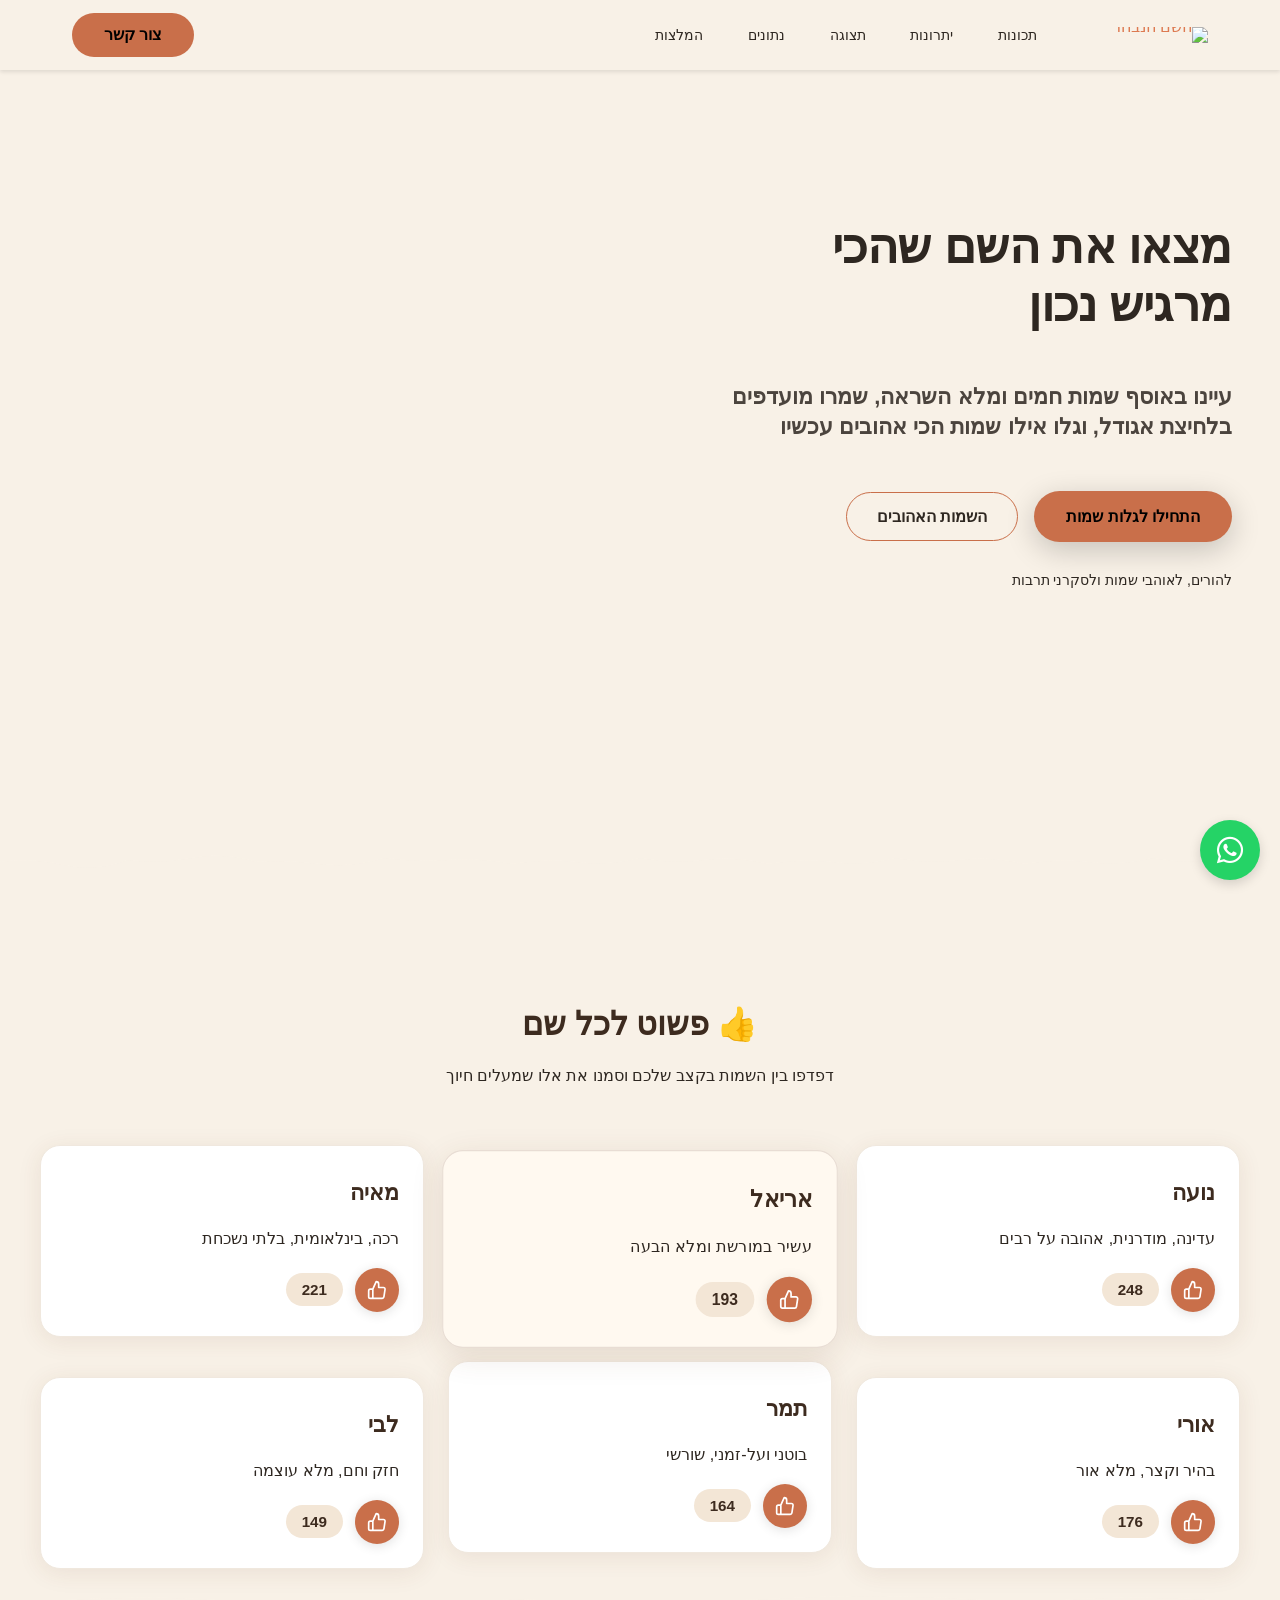
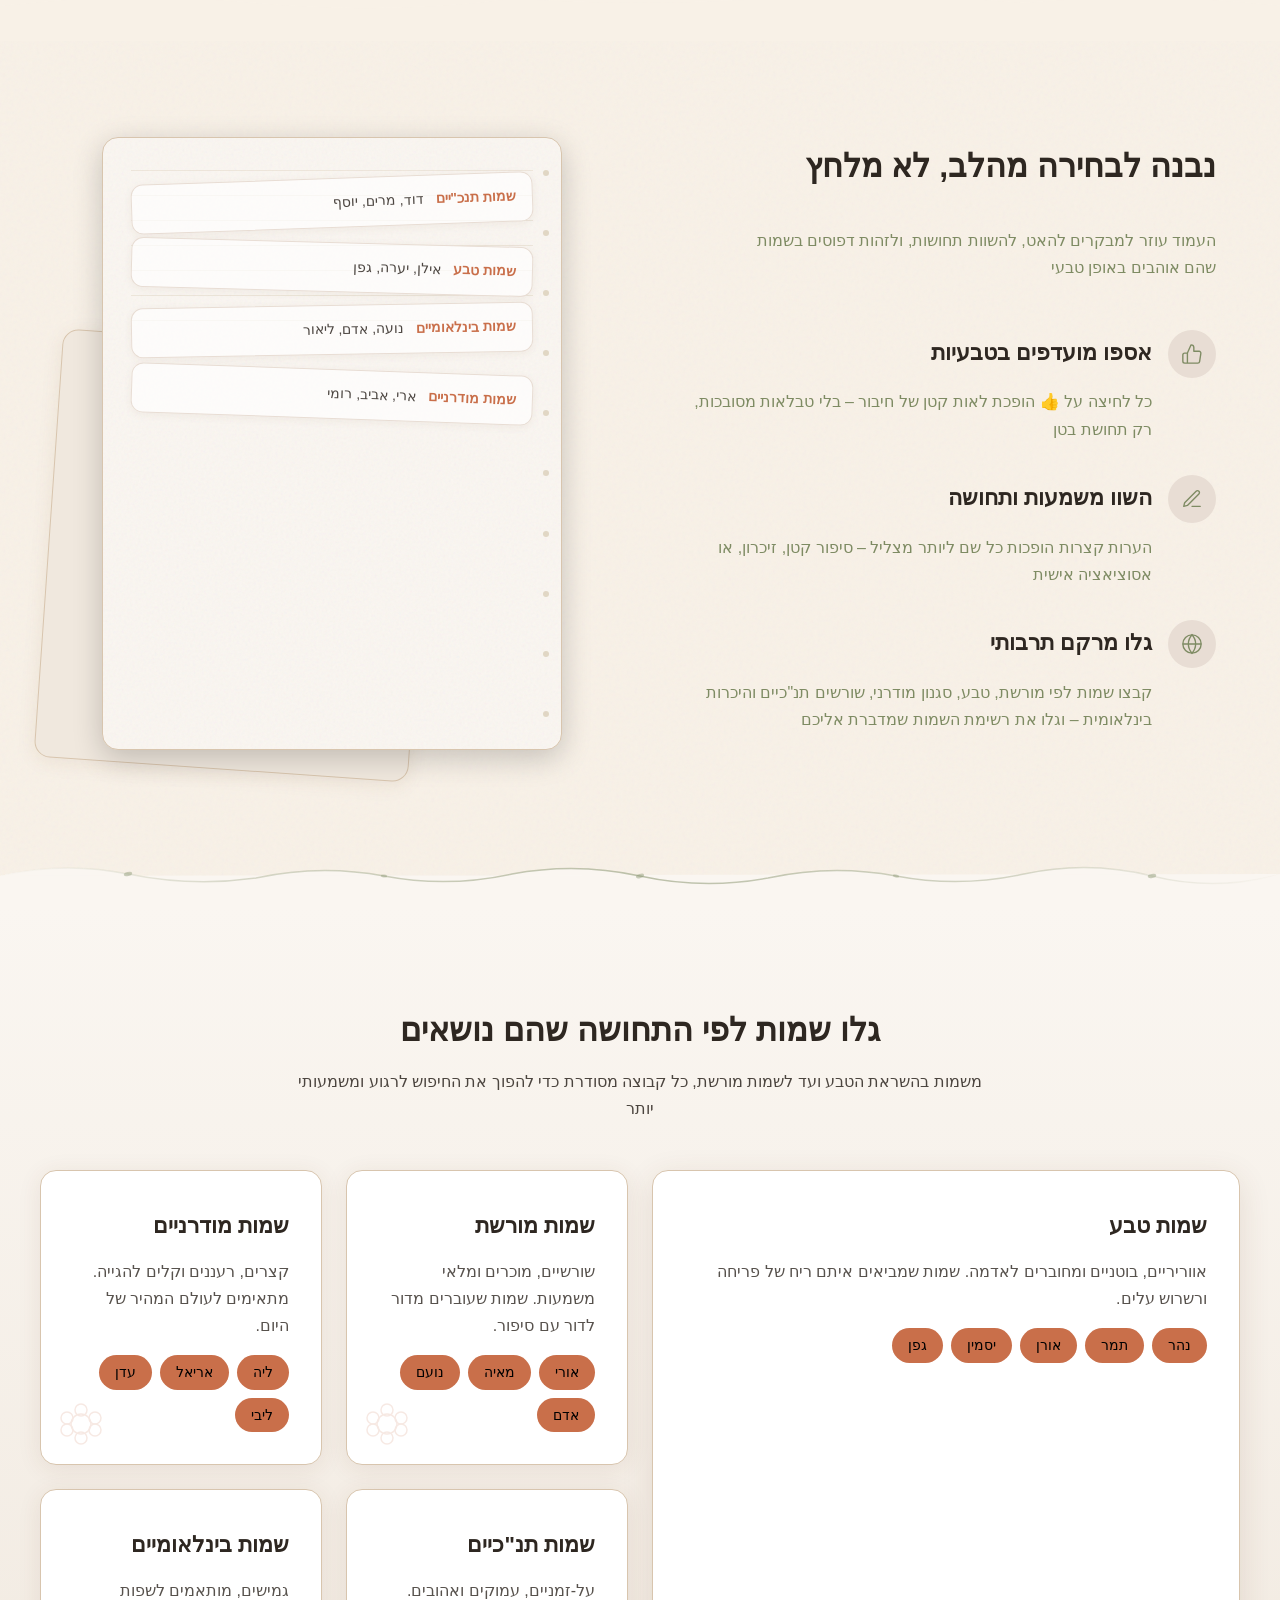
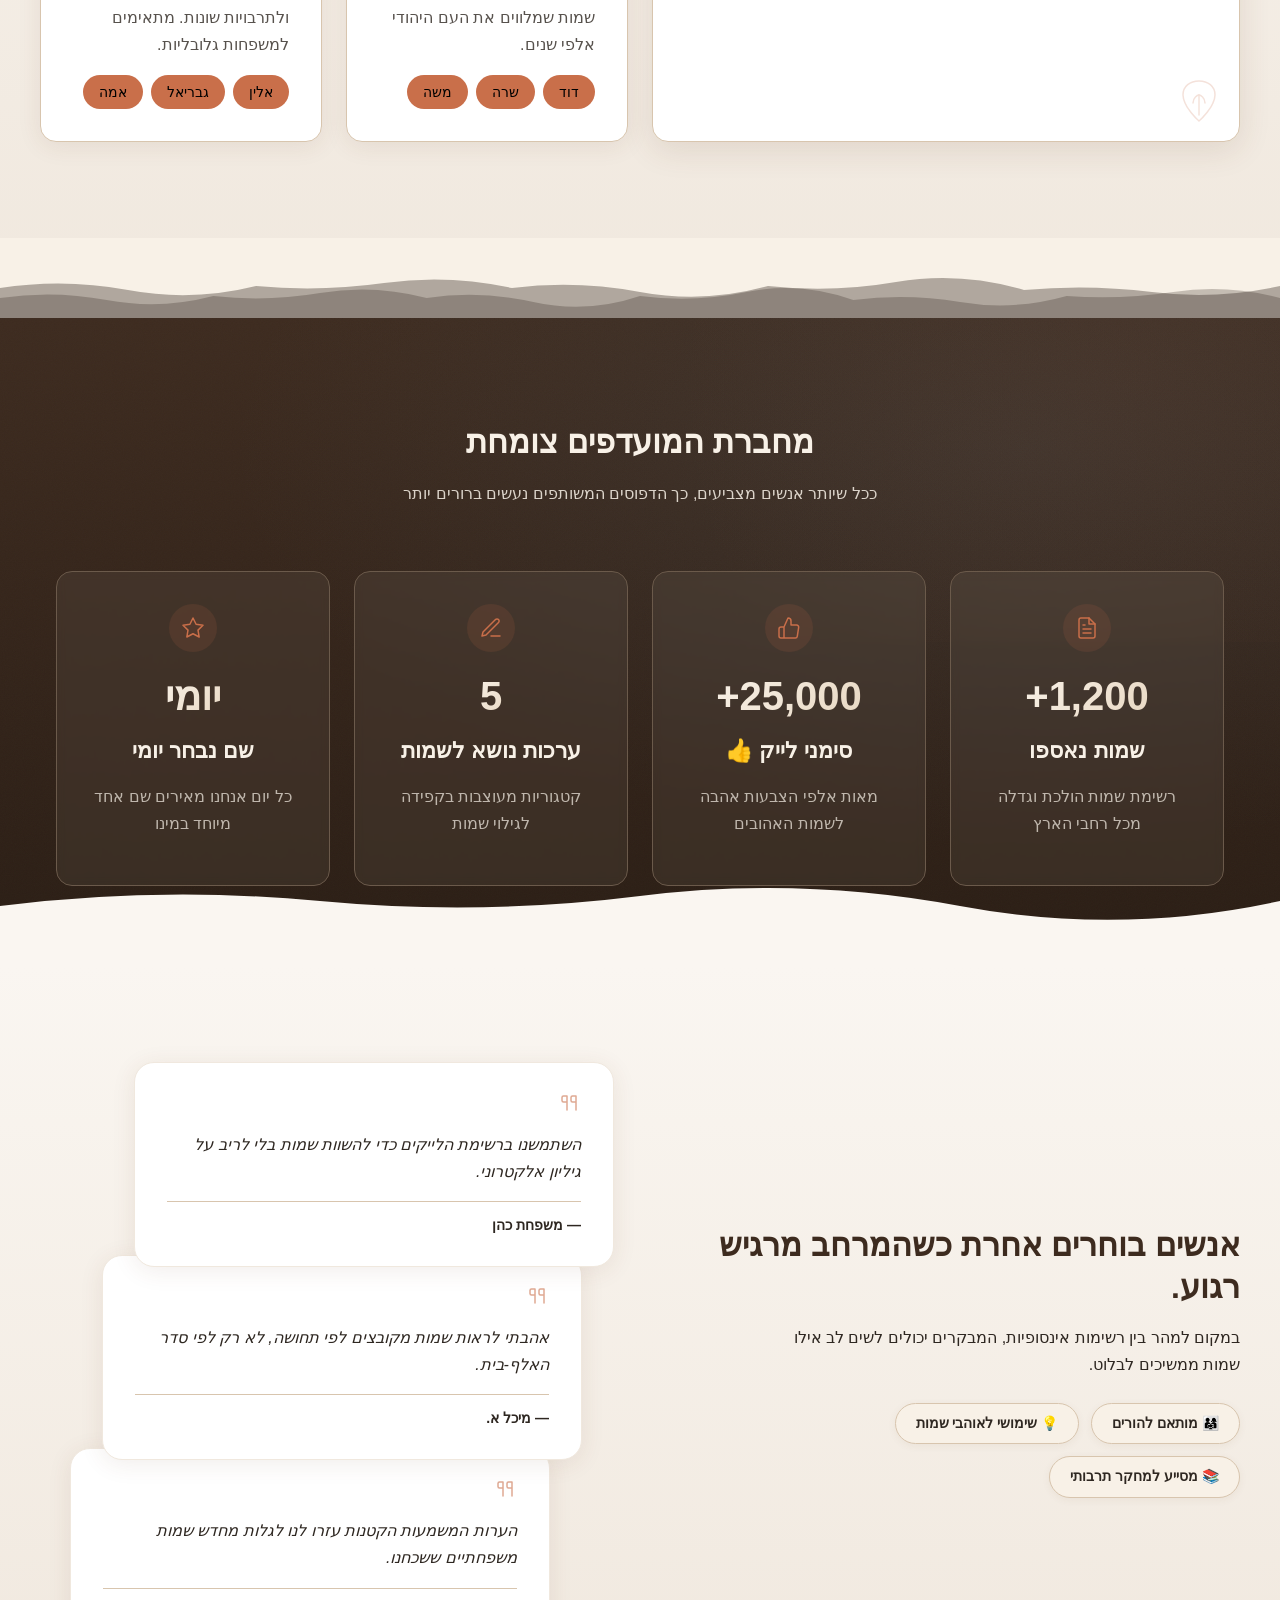
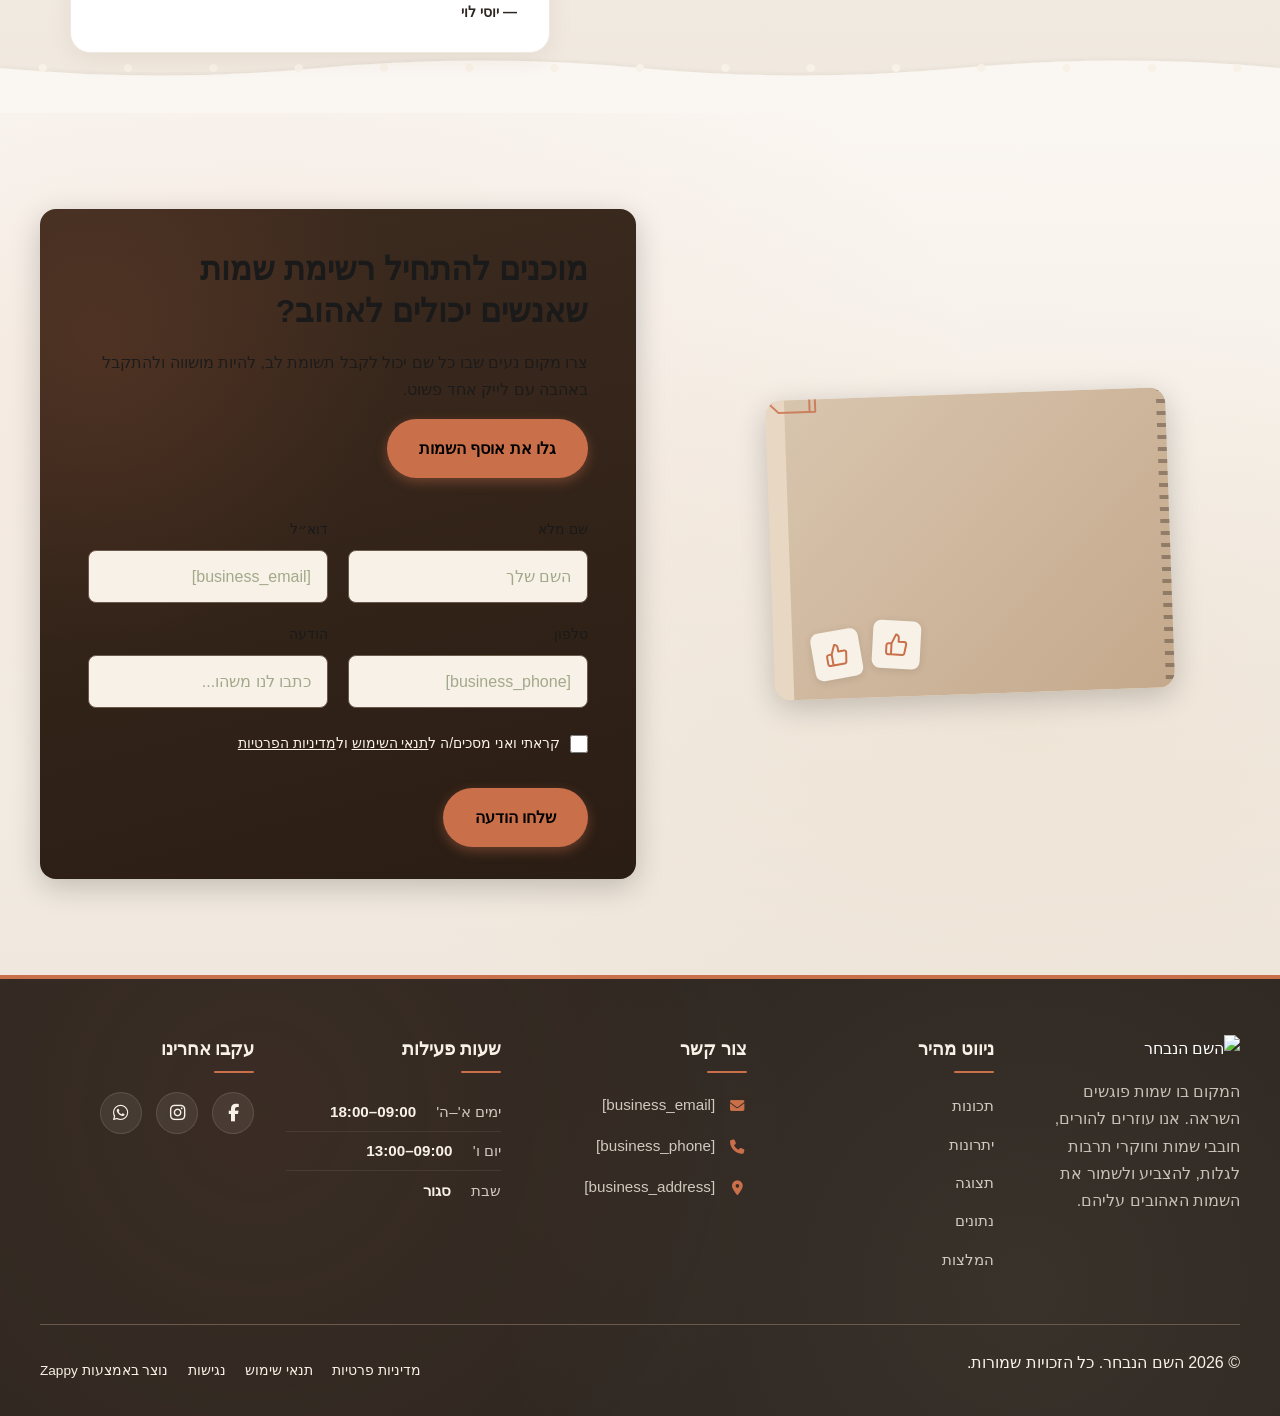
==== index.html @ 230dab66 "Initial website commit" ====
<!DOCTYPE html>
<html lang="he" dir="rtl">
<head>
    <meta charset="UTF-8">
    <meta name="viewport" content="width=device-width, initial-scale=1.0">
    <meta name="robots" content="index, follow">
    <title>דרגו את השם המושלם עכשיו — השם הנבחר</title>
    <meta name="description" content="מחפשים שם ייחודי לתינוק, לדמות או למותג? דפדפו ברשימת השמות שלנו, לחצו על הלב ודרגו את המועדפים שלכם. הצטרפו לקהילת הבוחרים עוד היום!">
    <meta name="keywords" content="רשימת שמות, דירוג שמות, בחירת שם לתינוק, drupal multi domain, akamai cname">
    
    <!-- Favicons -->
    <link rel="icon" type="image/x-icon" href="/assets/favicon.ico">
    <link rel="icon" type="image/png" sizes="16x16" href="/assets/favicon-16x16.png">
    <link rel="icon" type="image/png" sizes="32x32" href="/assets/favicon-32x32.png">
    <link rel="icon" type="image/png" sizes="48x48" href="/assets/favicon-48x48.png">
    <link rel="icon" type="image/png" sizes="192x192" href="/assets/favicon-192x192.png">
    <link rel="icon" type="image/png" sizes="512x512" href="/assets/favicon-512x512.png">
    <link rel="apple-touch-icon" href="/assets/apple-touch-icon.png">
    <!-- Zappy Analytics -->
<script>
(function() {
  'use strict';
  
  // Configuration
  var config = {
    websiteId: 'f867d28a-6249-4c13-8892-c7afd6ef95d7',
    apiUrl: 'https://api.zappy5.com/api/analytics/track',
    sessionDuration: 30 * 60 * 1000, // 30 minutes
    visitorDuration: 30 * 24 * 60 * 60 * 1000, // 30 days
    trackPageViews: true,
    trackClicks: true,
    trackFormSubmissions: true
  };
  
  // Generate or retrieve persistent visitor ID (30 days)
  function getVisitorId() {
    var visitorKey = 'zappy_visitor_' + config.websiteId;
    var visitor = null;
    
    try {
      visitor = localStorage.getItem(visitorKey);
      if (visitor) {
        var visitorData = JSON.parse(visitor);
        var now = Date.now();
        
        // Check if visitor ID is still valid (30 days)
        if (now - visitorData.created < config.visitorDuration) {
          // Update last seen timestamp
          visitorData.lastSeen = now;
          localStorage.setItem(visitorKey, JSON.stringify(visitorData));
          return visitorData.id;
        }
      }
    } catch (e) {
      console.warn('Zappy Analytics: LocalStorage not available');
    }
    
    // Generate new visitor ID
    var newVisitorId = 'zv_' + Date.now() + '_' + Math.random().toString(36).substr(2, 9);
    
    try {
      localStorage.setItem(visitorKey, JSON.stringify({
        id: newVisitorId,
        created: Date.now(),
        lastSeen: Date.now()
      }));
    } catch (e) {
      // Continue without local storage
    }
    
    return newVisitorId;
  }
  
  // Generate or retrieve session ID (30 minutes)
  function getSessionId() {
    var sessionKey = 'zappy_session_' + config.websiteId;
    var session = null;
    
    try {
      session = sessionStorage.getItem(sessionKey);
      if (session) {
        var sessionData = JSON.parse(session);
        var now = Date.now();
        
        // Check if session is still valid
        if (now - sessionData.timestamp < config.sessionDuration) {
          // Update timestamp
          sessionData.timestamp = now;
          sessionStorage.setItem(sessionKey, JSON.stringify(sessionData));
          return sessionData.id;
        }
      }
    } catch (e) {
      console.warn('Zappy Analytics: SessionStorage not available');
    }
    
    // Generate new session ID
    var newSessionId = 'zs_' + Date.now() + '_' + Math.random().toString(36).substr(2, 9);
    
    try {
      sessionStorage.setItem(sessionKey, JSON.stringify({
        id: newSessionId,
        timestamp: Date.now()
      }));
    } catch (e) {
      // Continue without session storage
    }
    
    return newSessionId;
  }
  
  var visitorId = getVisitorId();
  var sessionId = getSessionId();
  
  // Track an event
  function trackEvent(eventType, data) {
    data = data || {};
    
    var eventData = {
      website_id: config.websiteId,
      event_type: eventType,
      page_path: window.location.pathname,
      referrer: document.referrer || 'direct',
      visitor_id: visitorId,
      session_id: sessionId,
      metadata: data
    };
    
    // Use sendBeacon if available (better for page unload events)
    if (navigator.sendBeacon) {
      var blob = new Blob([JSON.stringify(eventData)], { type: 'application/json' });
      navigator.sendBeacon(config.apiUrl, blob);
    } else {
      // Fallback to fetch
      fetch(config.apiUrl, {
        method: 'POST',
        headers: {
          'Content-Type': 'application/json'
        },
        body: JSON.stringify(eventData),
        keepalive: true
      }).catch(function(error) {
        console.warn('Zappy Analytics: Failed to track event', error);
      });
    }
  }
  
  // Track page view
  if (config.trackPageViews) {
    trackEvent('pageview', {
      title: document.title,
      url: window.location.href
    });
  }
  
  // Track clicks on important elements
  if (config.trackClicks) {
    document.addEventListener('click', function(e) {
      var target = e.target;
      
      // Track button clicks (counted as actions)
      if (target.tagName === 'BUTTON' || target.closest('button')) {
        var button = target.tagName === 'BUTTON' ? target : target.closest('button');
        var clickMeta = {
          element: 'button',
          text: button.textContent.trim().substring(0, 100),
          id: button.id || null,
          class: button.className || null
        };
        
        trackEvent('click', clickMeta);
      }
      
      // Track link clicks (navigation - not counted as actions)
      else if (target.tagName === 'A' || target.closest('a')) {
        var link = target.tagName === 'A' ? target : target.closest('a');
        var navMeta = {
          element: 'link',
          text: link.textContent.trim().substring(0, 100),
          href: link.href,
          external: link.hostname !== window.location.hostname
        };
        
        trackEvent('navigation', navMeta);
      }
    }, true);
  }
  
  
  // Track form submissions
  if (config.trackFormSubmissions) {
    document.addEventListener('submit', function(e) {
      var form = e.target;
      
      trackEvent('form_submit', {
        form_id: form.id || null,
        form_name: form.name || null,
        form_action: form.action || null,
        form_method: form.method || 'GET'
      });
    }, true);
  }
  
  // Track time on page (send on page unload)
  var pageLoadTime = Date.now();
  
  window.addEventListener('beforeunload', function() {
    var timeOnPage = Math.floor((Date.now() - pageLoadTime) / 1000); // in seconds
    
    trackEvent('page_unload', {
      time_on_page: timeOnPage,
      page_path: window.location.pathname
    });
  });
  
  // Expose tracking function globally for custom events
  window.zappyAnalytics = {
    track: trackEvent,
    getVisitorId: function() { return visitorId; },
    getSessionId: function() { return sessionId; }
  };
  
})();
</script>
<!-- End Zappy Analytics -->
    <meta property="og:title" content="דרגו את השם המושלם עכשיו — השם הנבחר">
    <meta property="og:description" content="מחפשים שם ייחודי לתינוק, לדמות או למותג? דפדפו ברשימת השמות שלנו, לחצו על הלב ודרגו את המועדפים שלכם. הצטרפו לקהילת הבוחרים עוד היום!">
    <meta name="twitter:card" content="summary_large_image">
    <meta name="twitter:title" content="דרגו את השם המושלם עכשיו — השם הנבחר">
    <meta name="twitter:description" content="מחפשים שם ייחודי לתינוק, לדמות או למותג? דפדפו ברשימת השמות שלנו, לחצו על הלב ודרגו את המועדפים שלכם. הצטרפו לקהילת הבוחרים עוד היום!">
    <meta property="og:type" content="website">
  <meta property="og:locale" content="he_IL">
  
  
  
  
  
  <link rel="stylesheet" href="https://cdnjs.cloudflare.com/ajax/libs/font-awesome/6.4.0/css/all.min.css">
  <style>
    .skip-link { position: absolute; top: 0; left: 0; transform: translateY(-200%); padding: 12px 18px; background: var(--bg-dark, #1a1a1a); color: var(--text-light, #fff); font-weight: 600; border-radius: 0 0 8px 0; z-index: 10000; }
    .skip-link:focus { transform: none; outline: 2px solid var(--ring, #fff); outline-offset: 2px; }
    :focus-visible { outline: 2px solid var(--ring, currentColor); outline-offset: 3px; }
  </style>


  
    <!-- Favicons -->
    <link rel="icon" type="image/x-icon" href="/assets/favicon.ico">
    <link rel="icon" type="image/png" sizes="16x16" href="/assets/favicon-16x16.png">
    <link rel="icon" type="image/png" sizes="32x32" href="/assets/favicon-32x32.png">
    <link rel="icon" type="image/png" sizes="48x48" href="/assets/favicon-48x48.png">
    <link rel="icon" type="image/png" sizes="192x192" href="/assets/favicon-192x192.png">
    <link rel="icon" type="image/png" sizes="512x512" href="/assets/favicon-512x512.png">
    <link rel="apple-touch-icon" href="/assets/apple-touch-icon.png">
    <!-- Cookie Consent -->
    <link rel="stylesheet" href="https://cdn.jsdelivr.net/npm/vanilla-cookieconsent@3/dist/cookieconsent.css">
    <script src="https://cdn.jsdelivr.net/npm/vanilla-cookieconsent@3/dist/cookieconsent.umd.js"></script>
    <!-- Mickidum Accessibility Toolbar -->
    <script src="https://cdn.jsdelivr.net/gh/mickidum/acc_toolbar/acctoolbar/acctoolbar.min.js"></script>
    <link rel="stylesheet" href="/styles.css">
    <script>window.ZAPPY_WEBSITE_ID = "f867d28a-6249-4c13-8892-c7afd6ef95d7"; window.ZAPPY_API_BASE = "https://api.zappy5.com";</script>

    <style id="zappy-dropdown-submenu-styles">
      /* ========== DESKTOP DROPDOWN SUBMENU STYLES ========== */
      /* Base styles for dropdown submenus - parent must be positioned */
      .nav-menu li:has(.sub-menu), nav li:has(.sub-menu), .navbar li:has(.sub-menu), #navMenu li:has(.sub-menu) { position: relative; }
      /* Submenu base - hidden by default */
      .nav-menu .sub-menu, nav .sub-menu, .navbar .sub-menu, #navMenu .sub-menu { display: block !important; position: absolute !important; top: 100%; left: 0; min-width: 220px; background: white; border-radius: 8px; box-shadow: 0 8px 25px rgba(0,0,0,0.15); padding: 8px 0; opacity: 0; visibility: hidden; transform: translateY(10px); transition: all 0.3s ease; z-index: 1000; list-style: none; pointer-events: none; }
      /* CRITICAL: Desktop hover styles to show dropdown */
      .nav-menu li:hover > .sub-menu, nav li:hover > .sub-menu, .navbar li:hover > .sub-menu, #navMenu li:hover > .sub-menu { opacity: 1 !important; visibility: visible !important; transform: translateY(0) !important; pointer-events: auto !important; }
      /* Submenu item styling */
      .sub-menu li { list-style: none; margin: 0; padding: 0; }
      .sub-menu a { display: block !important; padding: 10px 16px !important; color: var(--text-dark, #333) !important; font-weight: 500; text-decoration: none; white-space: nowrap; transition: background-color 0.2s; }
      .sub-menu .zappy-nav-child > a { padding-left: 28px !important; font-size: 0.9em !important; opacity: 0.85 !important; }
      [dir="rtl"] .sub-menu .zappy-nav-child > a, html[lang="he"] .sub-menu .zappy-nav-child > a, html[lang="ar"] .sub-menu .zappy-nav-child > a { padding-left: 10px !important; padding-right: 28px !important; }
      .sub-menu .zappy-nav-parent > a { font-weight: 600 !important; }
      .sub-menu a:hover { background-color: #f5f5f5; }
      /* RTL (Hebrew/Arabic) dropdown positioning */
      [dir="rtl"] .nav-menu .sub-menu, [dir="rtl"] nav .sub-menu, [dir="rtl"] .navbar .sub-menu, html[lang="he"] .nav-menu .sub-menu, html[lang="he"] nav .sub-menu, html[lang="he"] .navbar .sub-menu, html[lang="ar"] .nav-menu .sub-menu, html[lang="ar"] nav .sub-menu, html[lang="ar"] .navbar .sub-menu { left: auto !important; right: 0 !important; }
      /* Hide empty dropdown menus (exclude catalog sub-menus that use <a> children instead of <li>) */
      .sub-menu:empty, .sub-menu:not(:has(li:not(.zappy-hidden-menu-item))):not(:has(> a)), .sub-menu:not(:has(li)):not(:has(> a)) { display: none !important; opacity: 0 !important; visibility: hidden !important; pointer-events: none !important; }
      /* Desktop: show submenu on Menu Group hover */
      li:has(.menu-group-title):hover > .sub-menu { opacity: 1 !important; visibility: visible !important; transform: translateY(0) !important; pointer-events: auto !important; }
      /* Menu Group title styling */
      .nav-menu > li > .menu-group-title, #navMenu > li > .menu-group-title { display: inline-block; padding: 0.5rem 1rem; cursor: default; user-select: none; }
      
      /* ========== MOBILE SUBMENU STYLES ========== */
      @media (max-width: 768px) {
        .nav-menu .sub-menu, nav .sub-menu, .navbar .sub-menu, #navMenu .sub-menu { position: static !important; transform: none !important; box-shadow: none !important; background: transparent !important; max-height: 0; overflow: hidden; opacity: 0; visibility: hidden; transition: max-height 0.3s ease, opacity 0.3s ease; padding: 0 !important; border-radius: 0 !important; }
        .navbar .sub-menu.mobile-expanded, .nav-menu .sub-menu.mobile-expanded, #navMenu .sub-menu.mobile-expanded { max-height: none !important; overflow-y: visible !important; opacity: 1 !important; visibility: visible !important; padding: 8px 0 8px 16px !important; }
        [dir="rtl"] .sub-menu.mobile-expanded, html[lang="he"] .sub-menu.mobile-expanded { padding: 8px 16px 8px 0 !important; }
        /* Disable hover behavior on mobile */
        .nav-menu li:hover > .sub-menu, nav li:hover > .sub-menu, .navbar li:hover > .sub-menu, #navMenu li:hover > .sub-menu { opacity: 0; visibility: hidden; pointer-events: none; }
        .nav-menu li > .sub-menu.mobile-expanded, nav li > .sub-menu.mobile-expanded, .navbar li > .sub-menu.mobile-expanded, #navMenu li > .sub-menu.mobile-expanded { opacity: 1 !important; visibility: visible !important; pointer-events: auto !important; }
        .nav-menu li:has(.sub-menu), nav li:has(.sub-menu), .navbar li:has(.sub-menu), #navMenu li:has(.sub-menu) { display: flex !important; flex-wrap: wrap !important; align-items: center !important; position: relative !important; min-height: 44px !important; }
        .nav-menu li:has(.sub-menu) > a, nav li:has(.sub-menu) > a, .navbar li:has(.sub-menu) > a, #navMenu li:has(.sub-menu) > a { flex: 1 !important; min-width: 0 !important; }
        .nav-menu li:has(.sub-menu) > .menu-group-title, nav li:has(.sub-menu) > .menu-group-title, .navbar li:has(.sub-menu) > .menu-group-title, #navMenu li:has(.sub-menu) > .menu-group-title { flex: 1 !important; min-width: 0 !important; padding: 0 !important; line-height: inherit !important; }
        .nav-menu li:has(.sub-menu) > .sub-menu, nav li:has(.sub-menu) > .sub-menu, .navbar li:has(.sub-menu) > .sub-menu, #navMenu li:has(.sub-menu) > .sub-menu { flex-basis: 100% !important; width: 100% !important; }
        .nav-menu li:has(.sub-menu) > a [class*="chevron"], .nav-menu li:has(.sub-menu) > a [class*="arrow"], .nav-menu li:has(.sub-menu) > a .fa-chevron-down, .nav-menu li:has(.sub-menu) > a .fa-angle-down, nav li:has(.sub-menu) > a [class*="chevron"], nav li:has(.sub-menu) > a [class*="arrow"], #navMenu li:has(.sub-menu) > a [class*="chevron"], #navMenu li:has(.sub-menu) > a [class*="arrow"] { display: none !important; visibility: hidden !important; }
        .mobile-submenu-toggle { display: flex !important; align-items: center !important; justify-content: center !important; width: 44px !important; height: auto !important; background: transparent !important; border: none !important; cursor: pointer !important; color: var(--text-dark) !important; position: static !important; flex-shrink: 0 !important; align-self: stretch !important; z-index: 2 !important; padding: 0 !important; margin: 0 !important; }
        .mobile-submenu-toggle::after { content: '' !important; width: 0 !important; height: 0 !important; border-left: 6px solid transparent !important; border-right: 6px solid transparent !important; border-top: 7px solid currentColor !important; transition: transform 0.3s ease !important; }
        .mobile-submenu-toggle.expanded::after { transform: rotate(180deg) !important; }
        .sub-menu a { padding: 10px 0 !important; display: block !important; color: var(--text-dark) !important; white-space: normal !important; }
        .sub-menu .zappy-nav-child > a { padding-left: 28px !important; font-size: 0.9em !important; opacity: 0.85 !important; }
        [dir="rtl"] .sub-menu .zappy-nav-child > a, html[lang="he"] .sub-menu .zappy-nav-child > a, html[lang="ar"] .sub-menu .zappy-nav-child > a { padding-left: 0 !important; padding-right: 28px !important; }
        .sub-menu .zappy-nav-parent > a { font-weight: 600 !important; }
        .nav-menu.active, #navMenu.active { max-width: 100vw !important; overflow-x: hidden !important; box-sizing: border-box !important; }
        .navbar .sub-menu li a, nav.navbar .sub-menu li a, .zappy-products-dropdown .sub-menu a { color: var(--text-dark) !important; }
      }
      @media (min-width: 769px) { .mobile-submenu-toggle { display: none !important; } }
    </style>

    <style id="zappy-widget-visibility">
      html[dir="rtl"] .whatsapp-float { right: 20px !important; left: auto !important; }
      html[dir="ltr"] .whatsapp-float, html:not([dir]) .whatsapp-float { left: 20px !important; right: auto !important; }
      html[dir="rtl"] #mic-access-tool-general-button, html[dir="rtl"] .mic-access-tool-general-button,
      html[dir="rtl"] #mic-init-access-tool .mic-access-tool-general-button,
      html[dir="rtl"] #mic-init-access-tool #mic-access-tool-general-button,
      html[dir="rtl"] ._access-icon { left: 20px !important; right: auto !important; }
      html[dir="ltr"] #mic-access-tool-general-button, html[dir="ltr"] .mic-access-tool-general-button,
      html[dir="ltr"] #mic-init-access-tool .mic-access-tool-general-button,
      html[dir="ltr"] #mic-init-access-tool #mic-access-tool-general-button,
      html[dir="ltr"] ._access-icon,
      html:not([dir]) #mic-access-tool-general-button, html:not([dir]) .mic-access-tool-general-button,
      html:not([dir]) #mic-init-access-tool .mic-access-tool-general-button,
      html:not([dir]) #mic-init-access-tool #mic-access-tool-general-button,
      html:not([dir]) ._access-icon { right: 20px !important; left: auto !important; }
      @media (max-width: 768px) { .whatsapp-float { display: flex !important; } }
      @media (min-width: 769px) { .whatsapp-float { display: flex !important; } }
      @media (max-width: 768px) {
        #mic-access-tool-general-button, .mic-access-tool-general-button,
        #mic-init-access-tool .mic-access-tool-general-button, #mic-init-access-tool #mic-access-tool-general-button,
        ._access-icon { display: flex !important; visibility: visible !important; opacity: 1 !important; pointer-events: auto !important; }
        #mic-access-tool-box.opened-mic-access-tool, .mic-access-tool-box.opened-mic-access-tool,
        #mic-init-access-tool #mic-access-tool-box.opened-mic-access-tool {
          visibility: visible !important; opacity: 1 !important; pointer-events: auto !important;
        }
      }
      @media (min-width: 769px) {
        #mic-access-tool-general-button, .mic-access-tool-general-button,
        #mic-init-access-tool .mic-access-tool-general-button, #mic-init-access-tool #mic-access-tool-general-button,
        ._access-icon { display: flex !important; visibility: visible !important; opacity: 1 !important; pointer-events: auto !important; }
        #mic-access-tool-box.opened-mic-access-tool, .mic-access-tool-box.opened-mic-access-tool,
        #mic-init-access-tool #mic-access-tool-box.opened-mic-access-tool {
          visibility: visible !important; opacity: 1 !important; pointer-events: auto !important;
        }
      }
    </style>
</head>
<body>
<a class="skip-link" href="#main">דלג לתוכן הראשי</a>
  <nav class="navbar" dir="rtl">
  <button class="mobile-toggle" id="mobileToggle" aria-label="Menu">
    <svg class="hamburger-icon" width="24" height="24" viewBox="0 0 24 24" fill="none">
      <path d="M3 12h18M3 6h18M3 18h18" stroke="currentColor" stroke-width="2" stroke-linecap="round"/>
    </svg>
    <svg class="close-icon" width="24" height="24" viewBox="0 0 24 24" fill="none" style="display: none;">
      <path d="M18 6L6 18M6 6l12 12" stroke="currentColor" stroke-width="2" stroke-linecap="round"/>
    </svg>
  </button>
  
  <button class="phone-header-btn" data-phone="[business_phone]" aria-label="Call">
    <svg width="20" height="20" viewBox="0 0 24 24" fill="currentColor">
      <path d="M22 16.92v3a2 2 0 0 1-2.18 2 19.79 19.79 0 0 1-8.63-3.07 19.5 19.5 0 0 1-6-6 19.79 19.79 0 0 1-3.07-8.67A2 2 0 0 1 4.11 2h3a2 2 0 0 1 2 1.72 12.84 12.84 0 0 0 .7 2.81 2 2 0 0 1-.45 2.11L8.09 9.91a16 16 0 0 0 6 6l1.27-1.27a2 2 0 0 1 2.11-.45 12.84 12.84 0 0 0 2.81.7A2 2 0 0 1 22 16.92z"/>
    </svg>
  </button>

  <div class="nav-container">
    <div class="nav-right-group"><div class="nav-brand">
      <a href="/" class="logo-link"><img class="logo" src="/assets/site-----image-1.webp" alt="השם הנבחר"></a>
    </div><ul class="nav-menu" id="navMenu"><li><a href="#features">תכונות</a></li><li><a href="#benefits">יתרונות</a></li><li><a href="#showcase">תצוגה</a></li><li><a href="#stats">נתונים</a></li><li><a href="#testimonials">המלצות</a></li><li class="mobile-contact-link nav-cta-mobile-item"><a href="#cta" class="nav-cta-btn">צור קשר</a></li></ul></div>
    
    
    
    <div class="nav-cta-container">
      <a href="#cta" class="nav-cta-btn">צור קשר</a>
    </div>
  </div>
</nav>
<script>

// Navbar Mobile Menu Toggle and Contrast Fix
(function() {
  // Use 'load' event instead of 'DOMContentLoaded' to ensure we run AFTER all other scripts
  window.addEventListener('load', function() {
    
    // FIX MOBILE BUTTON CONTRAST
    // Detect navbar background color and apply contrasting color to mobile buttons
    const navbar = document.querySelector('.navbar, nav, header');
    if (!navbar) {
      console.log('[Navbar] Navbar element not found');
      return;
    }
    
    // DECLARE VARIABLES EARLY to avoid Temporal Dead Zone errors
    // These are used in multiple places below
    let mobileToggle = document.getElementById('mobileToggle') ||
                       document.querySelector('.mobile-toggle') ||
                       document.querySelector('.hamburger') ||
                       document.querySelector('.hamburger-menu') ||
                       document.querySelector('.menu-toggle') ||
                       document.querySelector('.burger-menu') ||
                       document.querySelector('[aria-label="Menu"]') ||
                       document.querySelector('[aria-label="תפריט"]');
    
    const phoneBtn = document.querySelector('.phone-header-btn');
    
    const computedStyle = window.getComputedStyle(navbar);
    let bgColor = computedStyle.backgroundColor;
    
    console.log('[Navbar] Initial navbar background:', bgColor);
    
    // Check if background is transparent or rgba with 0 alpha
    const isTransparent = bgColor === 'transparent' || 
                         bgColor === 'rgba(0, 0, 0, 0)' ||
                         (bgColor.startsWith('rgba') && bgColor.includes(', 0)'));
    
    if (isTransparent) {
      // Check for background-image or gradient
      const bgImage = computedStyle.backgroundImage;
      if (bgImage && bgImage !== 'none') {
        console.log('[Navbar] Navbar has background image/gradient, using dark text');
        bgColor = 'rgb(240, 240, 240)'; // Assume light background
      } else {
        // Transparent navbar - check body background
        const bodyBg = window.getComputedStyle(document.body).backgroundColor;
        console.log('[Navbar] Navbar transparent, using body background:', bodyBg);
        bgColor = bodyBg;
      }
    }
    
    // Calculate luminance to determine if background is light or dark
    const rgb = bgColor.match(/\d+/g);
    if (rgb && rgb.length >= 3) {
      const r = parseInt(rgb[0]);
      const g = parseInt(rgb[1]);
      const b = parseInt(rgb[2]);
      const luminance = (0.299 * r + 0.587 * g + 0.114 * b) / 255;
      
      // Mobile button colors are set by Claude's AI-generated CSS (same as .nav-menu a)
      // No dynamic color overrides needed - colors come from the generated navbar CSS
      console.log('[Navbar] Mobile button colors preserved from Claude CSS (luminance:', luminance.toFixed(2) + ')');
      
      // FIX ICON SIZES - Ensure SVGs are properly sized and visible
      // INJECT CRITICAL CSS TO OVERRIDE ANY CONFLICTING RULES
      const criticalCSS = document.createElement('style');
      criticalCSS.id = 'zappy-mobile-nav-fix';
      const htmlLang = document.documentElement.lang || 'en';
      const htmlDir = document.documentElement.dir || 'ltr';
      // Check both dir attribute AND lang for RTL detection
      // dir="rtl" is the most reliable indicator
      const isRTL = htmlDir === 'rtl' || htmlLang === 'he' || htmlLang === 'ar';
      
      criticalCSS.textContent = `
        /* Hide mobile buttons on desktop, show only on mobile */
        @media (min-width: 769px) {
          .mobile-toggle,
          .phone-header-btn {
            display: none !important;
          }
        }
        
        /* Show and position mobile buttons correctly on mobile */
        @media (max-width: 768px) {
          .navbar,
          nav.navbar {
            min-height: 70px !important;
          }

          .mobile-toggle,
          .phone-header-btn {
            position: absolute !important;
            top: 0 !important;
            bottom: 0 !important;
            margin-top: auto !important;
            margin-bottom: auto !important;
            transform: none !important;
            z-index: 1001 !important;
            display: flex !important;
            align-items: center !important;
            justify-content: center !important;
            width: 36px !important;
            height: 36px !important;
            border-radius: 50% !important;
            border: none !important;
            cursor: pointer !important;
            padding: 6px !important;
            background: none !important;
            color: var(--nav-text, var(--text-dark)) !important;
            touch-action: manipulation !important;
            -webkit-tap-highlight-color: transparent !important;
          }

          html[data-zappy-site-type="ecommerce"] .phone-header-btn,
          body[data-zappy-site-type="ecommerce"] .phone-header-btn,
          html[data-zappy-site-type="ecommerce"] header .phone-header-btn,
          html[data-zappy-site-type="ecommerce"] nav .phone-header-btn {
            display: none !important;
            visibility: hidden !important;
            width: 0 !important;
            height: 0 !important;
            min-width: 0 !important;
            overflow: hidden !important;
          }
          
          /* LTR positioning (default): hamburger LEFT, phone RIGHT */
          html:not([dir="rtl"]):not([lang="he"]):not([lang="ar"]) .mobile-toggle,
          html[dir="ltr"] .mobile-toggle {
            left: 12px !important;
            right: auto !important;
          }
          html:not([dir="rtl"]):not([lang="he"]):not([lang="ar"]) .phone-header-btn,
          html[dir="ltr"] .phone-header-btn {
            right: 12px !important;
            left: auto !important;
          }
          
          /* RTL positioning: hamburger RIGHT, phone LEFT */
          html[dir="rtl"] .mobile-toggle,
          html[lang="he"] .mobile-toggle,
          html[lang="ar"] .mobile-toggle {
            right: 12px !important;
            left: auto !important;
          }
          html[dir="rtl"] .phone-header-btn,
          html[lang="he"] .phone-header-btn,
          html[lang="ar"] .phone-header-btn {
            left: 12px !important;
            right: auto !important;
          }
          
          /* CRITICAL: Ensure nav-container has min-height on mobile */
          /* All children are positioned absolutely/fixed on mobile, so height:auto collapses to 0 */
          .nav-container {
            min-height: 70px !important;
            position: relative !important;
          }
          
          /* Ensure SVG icons are properly sized and inherit color */
          .mobile-toggle svg,
          .phone-header-btn svg {
            width: 24px !important;
            height: 24px !important;
            /* Don't force display - let JavaScript control hamburger/close toggle */
          }
          
          /* Reset nav-cta-container on mobile - remove desktop box-shadow/padding */
          /* that creates a visible ghost box when CTA button is hidden */
          .nav-cta-container {
            box-shadow: none !important;
            padding: 0 !important;
          }
          
          /* Hide nav-cta-container entirely on mobile when there's no lang-switcher */
          /* (only the CTA button is inside, and it's hidden on mobile) */
          .nav-cta-container:not(:has(.lang-switcher)) {
            display: none !important;
          }
          
          /* CRITICAL: Prevent hero image fade gradient from bleeding over headline text */
          /* The .image-fade-gradient has bottom: -30px (extends below parent) */
          /* On mobile stacked layout, this overlaps the h1 text below the image */
          .hero-image-column {
            overflow: hidden !important;
          }
          .image-fade-gradient {
            bottom: 0 !important;
          }
          
          /* Hide desktop language switcher on mobile - hamburger menu handles it */
          /* High specificity to override stored CSS */
          .lang-switcher,
          .nav-cta-container .lang-switcher,
          .nav-container .lang-switcher,
          .navbar .lang-switcher,
          .navbar .nav-cta-container .lang-switcher {
            display: none !important;
          }
        }
      `;
      
      // Remove existing fix if present and inject new one
      const existing = document.getElementById('zappy-mobile-nav-fix');
      if (existing) existing.remove();
      document.head.appendChild(criticalCSS);
      
      console.log('[Navbar] Critical CSS injected for mobile nav positioning');
      
      // ONLY apply inline positioning styles on mobile viewport
      // On desktop, the CSS handles hiding these buttons with display: none
      // Inline styles were breaking desktop layout by overriding CSS
      const isMobileViewport = window.innerWidth <= 768;
      
      if (mobileToggle) {
        // Icon sizing applies to all viewports for consistency
        const hamburgerIcon = mobileToggle.querySelector('.hamburger-icon');
        const closeIcon = mobileToggle.querySelector('.close-icon');
        
        if (hamburgerIcon) {
          hamburgerIcon.style.setProperty('width', '24px', 'important');
          hamburgerIcon.style.setProperty('height', '24px', 'important');
          hamburgerIcon.style.setProperty('display', 'block', 'important'); // Show hamburger by default
        }
        if (closeIcon) {
          closeIcon.style.setProperty('width', '24px', 'important');
          closeIcon.style.setProperty('height', '24px', 'important');
          closeIcon.style.setProperty('display', 'none', 'important'); // Hide close icon by default
        }
        
        // ONLY set positioning inline styles on mobile
        if (isMobileViewport) {
          mobileToggle.style.setProperty('position', 'absolute', 'important');
          mobileToggle.style.setProperty('top', '0', 'important');
          mobileToggle.style.setProperty('bottom', '0', 'important');
          mobileToggle.style.setProperty('margin-top', 'auto', 'important');
          mobileToggle.style.setProperty('margin-bottom', 'auto', 'important');
          mobileToggle.style.setProperty('transform', 'none', 'important');
          mobileToggle.style.setProperty('z-index', '1001', 'important');
          
          // Clear any inline left/right so CSS can take over based on html[dir]
          mobileToggle.style.removeProperty('left');
          mobileToggle.style.removeProperty('right');
          
          console.log('[Navbar] Mobile toggle positioning applied (mobile viewport)');
        } else {
          // On desktop, clear any positioning styles to let CSS handle it
          mobileToggle.style.removeProperty('position');
          mobileToggle.style.removeProperty('top');
          mobileToggle.style.removeProperty('transform');
          mobileToggle.style.removeProperty('z-index');
          mobileToggle.style.removeProperty('left');
          mobileToggle.style.removeProperty('right');
          console.log('[Navbar] Desktop viewport - cleared mobile toggle inline positioning');
        }
      }
      
      if (phoneBtn) {
        // Icon sizing applies to all viewports
        const phoneIcon = phoneBtn.querySelector('svg');
        if (phoneIcon) {
          phoneIcon.style.width = '24px';
          phoneIcon.style.height = '24px';
          phoneIcon.setAttribute('width', '24');
          phoneIcon.setAttribute('height', '24');
        }
        
        // ONLY set positioning inline styles on mobile
        if (isMobileViewport) {
          phoneBtn.style.setProperty('position', 'absolute', 'important');
          phoneBtn.style.setProperty('top', '0', 'important');
          phoneBtn.style.setProperty('bottom', '0', 'important');
          phoneBtn.style.setProperty('margin-top', 'auto', 'important');
          phoneBtn.style.setProperty('margin-bottom', 'auto', 'important');
          phoneBtn.style.setProperty('transform', 'none', 'important');
          phoneBtn.style.setProperty('z-index', '1001', 'important');
          
          // Clear any inline left/right so CSS can take over based on html[dir]
          phoneBtn.style.removeProperty('left');
          phoneBtn.style.removeProperty('right');
          
          console.log('[Navbar] Phone button positioning applied (mobile viewport)');
        } else {
          // On desktop, clear any positioning styles to let CSS handle it
          phoneBtn.style.removeProperty('position');
          phoneBtn.style.removeProperty('top');
          phoneBtn.style.removeProperty('transform');
          phoneBtn.style.removeProperty('z-index');
          phoneBtn.style.removeProperty('left');
          phoneBtn.style.removeProperty('right');
          console.log('[Navbar] Desktop viewport - cleared phone button inline positioning');
        }
      }
    } else {
      console.log('[Navbar] Could not parse background color:', bgColor);
    }
    
    // MOBILE MENU TOGGLE
    // Re-query in case DOM changed (mobileToggle already declared at top of function)
    mobileToggle = document.getElementById('mobileToggle') ||
                   document.querySelector('.mobile-toggle') ||
                   document.querySelector('.hamburger') ||
                   document.querySelector('.hamburger-menu') ||
                   document.querySelector('.menu-toggle') ||
                   document.querySelector('.burger-menu') ||
                   document.querySelector('[aria-label="Menu"]') ||
                   document.querySelector('[aria-label="תפריט"]');
    
    // EXPANDED SEARCH: Find nav menu by ID or class
    const navMenu = document.getElementById('navMenu') ||
                  document.querySelector('.nav-menu') ||
                  document.querySelector('.nav-links') ||
                  document.querySelector('nav ul:not(.submenu)');
    
    if (!mobileToggle || !navMenu) {
      console.log('[Navbar] Mobile toggle or menu not found:', { toggle: !!mobileToggle, menu: !!navMenu });
      return;
    }
    
    // Ensure navMenu has ID for CSS targeting
    if (!navMenu.id) {
      navMenu.id = 'navMenu';
    }
    
    console.log('[Navbar] Initializing mobile menu...');
    
    // Remove any existing event listeners by cloning the button
    const newToggle = mobileToggle.cloneNode(true);
    mobileToggle.parentNode.replaceChild(newToggle, mobileToggle);
    
    // Toggle menu handler (shared by click and touchend)
    function handleToggle(e) {
      e.preventDefault();
      e.stopPropagation();
      
      const hamburgerIcon = newToggle.querySelector('.hamburger-icon');
      const closeIcon = newToggle.querySelector('.close-icon');
      const isActive = navMenu.classList.contains('active');
      
      if (isActive) {
        // Close menu
        navMenu.classList.remove('active');
        if (hamburgerIcon) hamburgerIcon.style.setProperty('display', 'block', 'important');
        if (closeIcon) closeIcon.style.setProperty('display', 'none', 'important');
        document.body.style.overflow = '';
        document.body.classList.remove('menu-open');
        console.log('[Navbar] Menu closed');
      } else {
        // Open menu
        navMenu.classList.add('active');
        if (hamburgerIcon) hamburgerIcon.style.setProperty('display', 'none', 'important');
        if (closeIcon) closeIcon.style.setProperty('display', 'block', 'important');
        document.body.style.overflow = 'hidden';
        document.body.classList.add('menu-open');
        console.log('[Navbar] Menu opened');
      }
    }
    
    // Use click for desktop/emulation and touchend as iOS Safari fallback.
    // Prevent double-fire with a timestamp guard.
    var lastToggleTime = 0;
    function guardedToggle(e) {
      var now = Date.now();
      if (now - lastToggleTime < 300) return;
      lastToggleTime = now;
      handleToggle(e);
    }
    
    newToggle.addEventListener('click', guardedToggle);
    newToggle.addEventListener('touchend', guardedToggle);

    // Close the full-screen overlay menu on Escape
    document.addEventListener('keydown', function(e) {
      if ((e.key === 'Escape' || e.key === 'Esc') && navMenu.classList.contains('active')) {
        const hamburgerIcon = newToggle.querySelector('.hamburger-icon');
        const closeIcon = newToggle.querySelector('.close-icon');
        navMenu.classList.remove('active');
        if (hamburgerIcon) hamburgerIcon.style.setProperty('display', 'block', 'important');
        if (closeIcon) closeIcon.style.setProperty('display', 'none', 'important');
        document.body.style.overflow = '';
        document.body.classList.remove('menu-open');
        console.log('[Navbar] Menu closed (Escape)');
      }
    });
    
    // Close menu when clicking nav links (but NOT dropdown toggles)
    const navLinks = navMenu.querySelectorAll('a');
    navLinks.forEach(function(link) {
      link.addEventListener('click', function() {
        // Don't close if it's a dropdown child (unless it's a real navigation link)
        if (this.getAttribute('href') === '#') return;
        
        const hamburgerIcon = newToggle.querySelector('.hamburger-icon');
        const closeIcon = newToggle.querySelector('.close-icon');
        
        navMenu.classList.remove('active');
        if (hamburgerIcon) hamburgerIcon.style.setProperty('display', 'block', 'important');
        if (closeIcon) closeIcon.style.setProperty('display', 'none', 'important');
        document.body.style.overflow = '';
        document.body.classList.remove('menu-open');
        console.log('[Navbar] Menu closed (link clicked)');
      });
    });
    
    // DROPDOWN MENU TOGGLE (for mobile and touch devices)
    var dropdownToggles = navMenu.querySelectorAll('.dropdown-toggle');
    dropdownToggles.forEach(function(toggle) {
      toggle.addEventListener('click', function(e) {
        e.preventDefault();
        e.stopPropagation();
        var parent = this.closest('.nav-dropdown');
        if (!parent) return;
        
        // Close other open dropdowns at the same level
        var siblings = parent.parentNode.querySelectorAll('.nav-dropdown.open');
        siblings.forEach(function(sib) {
          if (sib !== parent) sib.classList.remove('open');
        });
        
        parent.classList.toggle('open');
        console.log('[Navbar] Dropdown toggled:', parent.classList.contains('open') ? 'open' : 'closed');
      });
    });
    
    // Close dropdowns when clicking outside
    document.addEventListener('click', function(e) {
      if (!e.target.closest('.nav-dropdown')) {
        var openDropdowns = document.querySelectorAll('.nav-dropdown.open');
        openDropdowns.forEach(function(dd) { dd.classList.remove('open'); });
      }
    });
    
    console.log('[Navbar] Dropdown handlers initialized for ' + dropdownToggles.length + ' dropdowns');
    
    // Phone button functionality (phoneBtn already declared at top of function)
    if (phoneBtn) {
      phoneBtn.addEventListener('click', function() {
        // Get phone number from placeholder in page or use default
        const phoneLinks = document.querySelectorAll('a[href^="tel:"]');
        const phoneNumber = phoneLinks.length > 0 
          ? phoneLinks[0].getAttribute('href').replace('tel:', '')
          : '[business_phone]';
        
        window.location.href = 'tel:' + phoneNumber;
        console.log('[Navbar] Phone button clicked');
      });
    }
    
    console.log('[Navbar] Mobile menu initialized successfully');
    
    // WhatsApp button visibility is now controlled via CSS (siteSettings).
    // No JS-based desktop hiding — the button is visible on both mobile and desktop by default.
  });
})();

</script>
  
  <main id="main">
    <section data-band-index="0" id="hero" class="index-hero-section" data-layout-spec="בית-hero" data-hero-treatment="fade-bleed" style="--hero-fade-color: var(--bg-light);" data-hero-type="fullscreen-scrim">
    <img loading="eager" fetchpriority="high" class="hero-fade-img" data-hero-bg="true" data-placeholder="index-hero-image-1" data-context="A warm, softly lit kitchen table scene viewed from above. A parent hand rests near an open spiral notebook filled with handwritten Hebrew name ideas. Beside the notebook are a pencil, small botanical sprigs of olive or eucalyptus, and a cup of tea. The composition is weighted to the left side of the frame, leaving the right side calm and blurred for text overlay. Natural window light creates gentle shadows." width="600" height="400" src="/assets/site-index-hero-image-1.webp" alt="מחברת שמות על שולחן מטבח חמים">
    
    <div class="hero-fade-content">
      <h1 class="display-xl">מצאו את השם שהכי מרגיש נכון</h1>
      <h3 class="hero-subtitle">עיינו באוסף שמות חמים ומלא השראה, שמרו מועדפים בלחיצת אגודל, וגלו אילו שמות הכי אהובים עכשיו</h3>
      <div class="hero-cta-row">
        <a href="#explore" class="btn btn-primary">התחילו לגלות שמות</a>
        <a href="#loved" class="btn btn-secondary">השמות האהובים</a>
      </div>
      <p class="hero-trust-line"><small>להורים, לאוהבי שמות ולסקרני תרבות</small></p>
    </div>

    <div class="index-hero-divider-wrapper">
      <svg data-no-icon-edit="true" aria-hidden="true" viewBox="0 0 1200 80" preserveAspectRatio="none" xmlns="http://www.w3.org/2000/svg">
        <path d="M0,80 L0,42 Q30,38 60,45 T120,40 Q150,44 180,38 T240,42 Q270,40 300,44 T360,38 Q390,42 420,40 T480,44 Q510,38 540,42 T600,38 Q630,44 660,40 T720,44 Q750,38 780,42 T840,38 Q870,44 900,40 T960,44 Q990,38 1020,42 T1080,38 Q1110,44 1140,40 T1200,42 L1200,80 Z" fill="var(--bg-light)"/>
      </svg>
    </div>
  </section>

<section data-band-index="1" id="features" class="index-features-section" data-layout-spec="בית-features">
  <div class="index-features-section__container">
    <div class="index-features-section__intro">
      <h2 class="index-features-section__title">👍 פשוט לכל שם</h2>
      <p class="index-features-section__subtitle">דפדפו בין השמות בקצב שלכם וסמנו את אלו שמעלים חיוך</p>
    </div>
    <div class="index-features-section__grid">
      <article class="index-features-section__card">
        <div class="index-features-section__card-inner">
          <h3 class="index-features-section__card-title">נועה</h3>
          <p class="index-features-section__card-meaning">עדינה, מודרנית, אהובה על רבים</p>
          <div class="index-features-section__vote">
            <button class="index-features-section__vote-btn" aria-label="לייק לנועה">
              <svg data-element-type="icon" data-icon-type="svg" viewBox="0 0 24 24" width="20" height="20" fill="none" stroke="currentColor" stroke-width="2" stroke-linecap="round" stroke-linejoin="round"><path d="M14 9V5a3 3 0 0 0-3-3l-4 9v11h11.28a2 2 0 0 0 2-1.7l1.38-9a2 2 0 0 0-2-2.3H14zM7 22H4a2 2 0 0 1-2-2v-7a2 2 0 0 1 2-2h3"/></svg>
            </button>
            <span class="index-features-section__vote-count">248</span>
          </div>
        </div>
      </article>
      <article class="index-features-section__card index-features-section__card--featured">
        <div class="index-features-section__card-inner">
          <h3 class="index-features-section__card-title">אריאל</h3>
          <p class="index-features-section__card-meaning">עשיר במורשת ומלא הבעה</p>
          <div class="index-features-section__vote">
            <button class="index-features-section__vote-btn" aria-label="לייק לאריאל">
              <svg data-element-type="icon" data-icon-type="svg" viewBox="0 0 24 24" width="20" height="20" fill="none" stroke="currentColor" stroke-width="2" stroke-linecap="round" stroke-linejoin="round"><path d="M14 9V5a3 3 0 0 0-3-3l-4 9v11h11.28a2 2 0 0 0 2-1.7l1.38-9a2 2 0 0 0-2-2.3H14zM7 22H4a2 2 0 0 1-2-2v-7a2 2 0 0 1 2-2h3"/></svg>
            </button>
            <span class="index-features-section__vote-count">193</span>
          </div>
        </div>
      </article>
      <article class="index-features-section__card">
        <div class="index-features-section__card-inner">
          <h3 class="index-features-section__card-title">מאיה</h3>
          <p class="index-features-section__card-meaning">רכה, בינלאומית, בלתי נשכחת</p>
          <div class="index-features-section__vote">
            <button class="index-features-section__vote-btn" aria-label="לייק למאיה">
              <svg data-element-type="icon" data-icon-type="svg" viewBox="0 0 24 24" width="20" height="20" fill="none" stroke="currentColor" stroke-width="2" stroke-linecap="round" stroke-linejoin="round"><path d="M14 9V5a3 3 0 0 0-3-3l-4 9v11h11.28a2 2 0 0 0 2-1.7l1.38-9a2 2 0 0 0-2-2.3H14zM7 22H4a2 2 0 0 1-2-2v-7a2 2 0 0 1 2-2h3"/></svg>
            </button>
            <span class="index-features-section__vote-count">221</span>
          </div>
        </div>
      </article>
      <article class="index-features-section__card">
        <div class="index-features-section__card-inner">
          <h3 class="index-features-section__card-title">אורי</h3>
          <p class="index-features-section__card-meaning">בהיר וקצר, מלא אור</p>
          <div class="index-features-section__vote">
            <button class="index-features-section__vote-btn" aria-label="לייק לאורי">
              <svg data-element-type="icon" data-icon-type="svg" viewBox="0 0 24 24" width="20" height="20" fill="none" stroke="currentColor" stroke-width="2" stroke-linecap="round" stroke-linejoin="round"><path d="M14 9V5a3 3 0 0 0-3-3l-4 9v11h11.28a2 2 0 0 0 2-1.7l1.38-9a2 2 0 0 0-2-2.3H14zM7 22H4a2 2 0 0 1-2-2v-7a2 2 0 0 1 2-2h3"/></svg>
            </button>
            <span class="index-features-section__vote-count">176</span>
          </div>
        </div>
      </article>
      <article class="index-features-section__card">
        <div class="index-features-section__card-inner">
          <h3 class="index-features-section__card-title">תמר</h3>
          <p class="index-features-section__card-meaning">בוטני ועל-זמני, שורשי</p>
          <div class="index-features-section__vote">
            <button class="index-features-section__vote-btn" aria-label="לייק לתמר">
              <svg data-element-type="icon" data-icon-type="svg" viewBox="0 0 24 24" width="20" height="20" fill="none" stroke="currentColor" stroke-width="2" stroke-linecap="round" stroke-linejoin="round"><path d="M14 9V5a3 3 0 0 0-3-3l-4 9v11h11.28a2 2 0 0 0 2-1.7l1.38-9a2 2 0 0 0-2-2.3H14zM7 22H4a2 2 0 0 1-2-2v-7a2 2 0 0 1 2-2h3"/></svg>
            </button>
            <span class="index-features-section__vote-count">164</span>
          </div>
        </div>
      </article>
      <article class="index-features-section__card">
        <div class="index-features-section__card-inner">
          <h3 class="index-features-section__card-title">לבי</h3>
          <p class="index-features-section__card-meaning">חזק וחם, מלא עוצמה</p>
          <div class="index-features-section__vote">
            <button class="index-features-section__vote-btn" aria-label="לייק ללבי">
              <svg data-element-type="icon" data-icon-type="svg" viewBox="0 0 24 24" width="20" height="20" fill="none" stroke="currentColor" stroke-width="2" stroke-linecap="round" stroke-linejoin="round"><path d="M14 9V5a3 3 0 0 0-3-3l-4 9v11h11.28a2 2 0 0 0 2-1.7l1.38-9a2 2 0 0 0-2-2.3H14zM7 22H4a2 2 0 0 1-2-2v-7a2 2 0 0 1 2-2h3"/></svg>
            </button>
            <span class="index-features-section__vote-count">149</span>
          </div>
        </div>
      </article>
    </div>
  </div>
  <div class="index-features-section__divider-wrapper">
    <svg data-no-icon-edit="true" aria-hidden="true" viewBox="0 0 1200 80" preserveAspectRatio="none" xmlns="http://www.w3.org/2000/svg">
      <path d="M0,80 L0,45 Q120,30 240,42 T480,38 Q600,45 720,38 T960,42 Q1080,30 1200,45 L1200,80 Z" fill="var(--bg-light)"/>
    </svg>
  </div>
</section>

<section data-band-index="2" id="benefits" class="index-benefits-section" data-layout-spec="בית-benefits">
  <div class="index-benefits-section__container">
    <!-- Content Column (START) -->
    <div class="index-benefits-section__content">
      <h2 class="index-benefits-section__heading">נבנה לבחירה מהלב, לא מלחץ</h2>
      <p class="index-benefits-section__subtitle">העמוד עוזר למבקרים להאט, להשוות תחושות, ולזהות דפוסים בשמות שהם אוהבים באופן טבעי</p>
      
      <div class="index-benefits-section__benefits-list">
        <!-- Benefit 1 -->
        <div class="index-benefits-section__benefit">
          <div class="index-benefits-section__benefit-icon">
            <svg data-element-type="icon" data-icon-type="svg" viewBox="0 0 24 24" fill="none" xmlns="http://www.w3.org/2000/svg">
              <path d="M14 9V5a3 3 0 0 0-3-3l-4 9v11h11.28a2 2 0 0 0 2-1.7l1.38-9a2 2 0 0 0-2-2.3H14zM7 22H4a2 2 0 0 1-2-2v-7a2 2 0 0 1 2-2h3" stroke="currentColor" stroke-width="1.5" stroke-linecap="round" stroke-linejoin="round"/>
            </svg>
          </div>
          <div class="index-benefits-section__benefit-text">
            <h3 class="index-benefits-section__benefit-title">אספו מועדפים בטבעיות</h3>
            <p class="index-benefits-section__benefit-desc">כל לחיצה על 👍 הופכת לאות קטן של חיבור – בלי טבלאות מסובכות, רק תחושת בטן</p>
          </div>
        </div>
        
        <!-- Benefit 2 -->
        <div class="index-benefits-section__benefit">
          <div class="index-benefits-section__benefit-icon">
            <svg data-element-type="icon" data-icon-type="svg" viewBox="0 0 24 24" fill="none" xmlns="http://www.w3.org/2000/svg">
              <path d="M12 20h9M16.5 3.5a2.121 2.121 0 0 1 3 3L7 19l-4 1 1-4L16.5 3.5z" stroke="currentColor" stroke-width="1.5" stroke-linecap="round" stroke-linejoin="round"/>
            </svg>
          </div>
          <div class="index-benefits-section__benefit-text">
            <h3 class="index-benefits-section__benefit-title">השוו משמעות ותחושה</h3>
            <p class="index-benefits-section__benefit-desc">הערות קצרות הופכות כל שם ליותר מצליל – סיפור קטן, זיכרון, או אסוציאציה אישית</p>
          </div>
        </div>
        
        <!-- Benefit 3 -->
        <div class="index-benefits-section__benefit">
          <div class="index-benefits-section__benefit-icon">
            <svg data-element-type="icon" data-icon-type="svg" viewBox="0 0 24 24" fill="none" xmlns="http://www.w3.org/2000/svg">
              <circle cx="12" cy="12" r="10" stroke="currentColor" stroke-width="1.5"/>
              <path d="M2 12h20M12 2a15.3 15.3 0 0 1 4 10 15.3 15.3 0 0 1-4 10 15.3 15.3 0 0 1-4-10 15.3 15.3 0 0 1 4-10z" stroke="currentColor" stroke-width="1.5"/>
            </svg>
          </div>
          <div class="index-benefits-section__benefit-text">
            <h3 class="index-benefits-section__benefit-title">גלו מרקם תרבותי</h3>
            <p class="index-benefits-section__benefit-desc">קבצו שמות לפי מורשת, טבע, סגנון מודרני, שורשים תנ"כיים והיכרות בינלאומית – וגלו את רשימת השמות שמדברת אליכם</p>
          </div>
        </div>
      </div>
    </div>
    
    <!-- Illustrated Notebook Panel (END) -->
    <div class="index-benefits-section__notebook">
      <div class="index-benefits-section__notebook-paper">
        <!-- Paper grain overlay -->
        <div class="index-benefits-section__paper-grain"></div>
        
        <!-- Notebook lines -->
        <div class="index-benefits-section__notebook-lines">
          <span class="index-benefits-section__line"></span>
          <span class="index-benefits-section__line"></span>
          <span class="index-benefits-section__line"></span>
          <span class="index-benefits-section__line"></span>
          <span class="index-benefits-section__line"></span>
          <span class="index-benefits-section__line"></span>
          <span class="index-benefits-section__line"></span>
        </div>
        
        <!-- Handwritten-like name blocks -->
        <div class="index-benefits-section__name-blocks">
          <div class="index-benefits-section__name-block" style="--block-rotate: -2deg;">
            <span class="index-benefits-section__name-tag">שמות תנכ"יים</span>
            <span class="index-benefits-section__name-example">דוד, מרים, יוסף</span>
          </div>
          <div class="index-benefits-section__name-block" style="--block-rotate: 1.5deg;">
            <span class="index-benefits-section__name-tag">שמות טבע</span>
            <span class="index-benefits-section__name-example">אילן, יערה, גפן</span>
          </div>
          <div class="index-benefits-section__name-block" style="--block-rotate: -1deg;">
            <span class="index-benefits-section__name-tag">שמות בינלאומיים</span>
            <span class="index-benefits-section__name-example">נועה, אדם, ליאור</span>
          </div>
          <div class="index-benefits-section__name-block" style="--block-rotate: 2deg;">
            <span class="index-benefits-section__name-tag">שמות מודרניים</span>
            <span class="index-benefits-section__name-example">ארי, אביב, רומי</span>
          </div>
        </div>
        
        <!-- Small decorative spiral holes -->
        <div class="index-benefits-section__spiral-holes">
          <span></span><span></span><span></span><span></span><span></span>
          <span></span><span></span><span></span><span></span><span></span>
        </div>
      </div>
      
      <!-- Peeking paper backplate -->
      <div class="index-benefits-section__paper-backplate"></div>
    </div>
  </div>
  
  <!-- Bottom divider: botanical vine line SVG -->
  <div class="index-benefits-section__divider-wrapper">
    <svg data-no-icon-edit="true" aria-hidden="true" viewBox="0 0 1200 60" preserveAspectRatio="none" xmlns="http://www.w3.org/2000/svg">
      <defs>
        <linearGradient id="vine-fade" x1="0%" y1="0%" x2="100%" y2="0%">
          <stop offset="0%" stop-color="#7E8B63" stop-opacity="0"/>
          <stop offset="20%" stop-color="#7E8B63" stop-opacity="0.3"/>
          <stop offset="50%" stop-color="#7E8B63" stop-opacity="0.5"/>
          <stop offset="80%" stop-color="#7E8B63" stop-opacity="0.3"/>
          <stop offset="100%" stop-color="#7E8B63" stop-opacity="0"/>
        </linearGradient>
      </defs>
      <path d="M0,30 Q60,15 120,28 T240,32 Q300,18 360,30 T480,28 Q540,16 600,30 T720,32 Q780,18 840,30 T960,28 Q1020,14 1080,30 T1200,28 L1200,60 L0,60 Z" fill="#FAF6F1"/>
      <path d="M0,30 Q60,15 120,28 T240,32 Q300,18 360,30 T480,28 Q540,16 600,30 T720,32 Q780,18 840,30 T960,28 Q1020,14 1080,30 T1200,28" fill="#FAF6F1" stroke="url(#vine-fade)" stroke-width="1.5" stroke-linecap="round"/>
      <!-- Small leaf accents -->
      <ellipse cx="120" cy="28" rx="4" ry="2" fill="#7E8B63" opacity="0.4" transform="rotate(-15 120 28)"/>
      <ellipse cx="360" cy="30" rx="3" ry="1.5" fill="#7E8B63" opacity="0.35" transform="rotate(10 360 30)"/>
      <ellipse cx="600" cy="30" rx="4" ry="2" fill="#7E8B63" opacity="0.4" transform="rotate(-20 600 30)"/>
      <ellipse cx="840" cy="30" rx="3" ry="1.5" fill="#7E8B63" opacity="0.35" transform="rotate(15 840 30)"/>
      <ellipse cx="1080" cy="30" rx="4" ry="2" fill="#7E8B63" opacity="0.4" transform="rotate(-10 1080 30)"/>
    </svg>
  </div>
</section>

<section data-band-index="3" id="showcase" class="index-showcase-section" data-layout-spec="בית-showcase">
  <div class="index-showcase-section__container">
    <div class="index-showcase-section__header">
      <h2 class="index-showcase-section__title">גלו שמות לפי התחושה שהם נושאים</h2>
      <p class="index-showcase-section__subtitle">משמות בהשראת הטבע ועד לשמות מורשת, כל קבוצה מסודרת כדי להפוך את החיפוש לרגוע ומשמעותי יותר</p>
    </div>

    <div class="index-showcase-section__grid">
      <!-- Large Feature Card (spans 2 rows) -->
      <article class="index-showcase-section__card index-showcase-section__card--large">
        <div class="index-showcase-section__card-content">
          <h3 class="index-showcase-section__card-title">שמות טבע</h3>
          <p class="index-showcase-section__card-desc">אווריריים, בוטניים ומחוברים לאדמה. שמות שמביאים איתם ריח של פריחה ורשרוש עלים.</p>
          <div class="index-showcase-section__chips">
            <span class="index-showcase-section__chip">נהר</span>
            <span class="index-showcase-section__chip">תמר</span>
            <span class="index-showcase-section__chip">אורן</span>
            <span class="index-showcase-section__chip">יסמין</span>
            <span class="index-showcase-section__chip">גפן</span>
          </div>
        </div>
        <div class="index-showcase-section__decoration index-showcase-section__decoration--leaf" aria-hidden="true">
          <svg data-element-type="icon" data-icon-type="svg" viewBox="0 0 48 48" fill="none" xmlns="http://www.w3.org/2000/svg">
            <path d="M24 44C24 44 8 30 8 18C8 9.16 15.16 4 24 4C32.84 4 40 9.16 40 18C40 30 24 44 24 44Z" stroke="currentColor" stroke-width="1.5" fill="none"/>
            <path d="M24 18L24 38" stroke="currentColor" stroke-width="1.5" stroke-linecap="round"/>
            <path d="M18 26C18 20.48 22.48 18 24 18" stroke="currentColor" stroke-width="1.5" stroke-linecap="round"/>
            <path d="M30 26C30 20.48 25.52 18 24 18" stroke="currentColor" stroke-width="1.5" stroke-linecap="round"/>
          </svg>
        </div>
      </article>

      <!-- Medium Card 1 (Top Right) -->
      <article class="index-showcase-section__card index-showcase-section__card--medium">
        <div class="index-showcase-section__card-content">
          <h3 class="index-showcase-section__card-title">שמות מורשת</h3>
          <p class="index-showcase-section__card-desc">שורשיים, מוכרים ומלאי משמעות. שמות שעוברים מדור לדור עם סיפור.</p>
          <div class="index-showcase-section__chips">
            <span class="index-showcase-section__chip">אורי</span>
            <span class="index-showcase-section__chip">מאיה</span>
            <span class="index-showcase-section__chip">נועם</span>
            <span class="index-showcase-section__chip">אדם</span>
          </div>
        </div>
        <div class="index-showcase-section__decoration index-showcase-section__decoration--floral" aria-hidden="true">
          <svg data-element-type="icon" data-icon-type="svg" viewBox="0 0 64 64" fill="none" xmlns="http://www.w3.org/2000/svg">
            <circle cx="32" cy="32" r="10" stroke="currentColor" stroke-width="1.5" fill="none"/>
            <circle cx="32" cy="18" r="6" stroke="currentColor" stroke-width="1.5" fill="none"/>
            <circle cx="46" cy="26" r="6" stroke="currentColor" stroke-width="1.5" fill="none"/>
            <circle cx="46" cy="38" r="6" stroke="currentColor" stroke-width="1.5" fill="none"/>
            <circle cx="32" cy="46" r="6" stroke="currentColor" stroke-width="1.5" fill="none"/>
            <circle cx="18" cy="38" r="6" stroke="currentColor" stroke-width="1.5" fill="none"/>
            <circle cx="18" cy="26" r="6" stroke="currentColor" stroke-width="1.5" fill="none"/>
          </svg>
        </div>
      </article>

      <!-- Medium Card 2 (Bottom Right) -->
      <article class="index-showcase-section__card index-showcase-section__card--medium">
        <div class="index-showcase-section__card-content">
          <h3 class="index-showcase-section__card-title">שמות מודרניים</h3>
          <p class="index-showcase-section__card-desc">קצרים, רעננים וקלים להגייה. מתאימים לעולם המהיר של היום.</p>
          <div class="index-showcase-section__chips">
            <span class="index-showcase-section__chip">ליה</span>
            <span class="index-showcase-section__chip">אריאל</span>
            <span class="index-showcase-section__chip">עדן</span>
            <span class="index-showcase-section__chip">ליבי</span>
          </div>
        </div>
        <div class="index-showcase-section__decoration index-showcase-section__decoration--floral" aria-hidden="true">
          <svg data-element-type="icon" data-icon-type="svg" viewBox="0 0 64 64" fill="none" xmlns="http://www.w3.org/2000/svg">
            <circle cx="32" cy="32" r="10" stroke="currentColor" stroke-width="1.5" fill="none"/>
            <circle cx="32" cy="18" r="6" stroke="currentColor" stroke-width="1.5" fill="none"/>
            <circle cx="46" cy="26" r="6" stroke="currentColor" stroke-width="1.5" fill="none"/>
            <circle cx="46" cy="38" r="6" stroke="currentColor" stroke-width="1.5" fill="none"/>
            <circle cx="32" cy="46" r="6" stroke="currentColor" stroke-width="1.5" fill="none"/>
            <circle cx="18" cy="38" r="6" stroke="currentColor" stroke-width="1.5" fill="none"/>
            <circle cx="18" cy="26" r="6" stroke="currentColor" stroke-width="1.5" fill="none"/>
          </svg>
        </div>
      </article>

      <!-- Small Card 1 -->
      <article class="index-showcase-section__card index-showcase-section__card--small">
        <div class="index-showcase-section__card-content">
          <h3 class="index-showcase-section__card-title">שמות תנ"כיים</h3>
          <p class="index-showcase-section__card-desc">על-זמניים, עמוקים ואהובים. שמות שמלווים את העם היהודי אלפי שנים.</p>
          <div class="index-showcase-section__chips">
            <span class="index-showcase-section__chip">דוד</span>
            <span class="index-showcase-section__chip">שרה</span>
            <span class="index-showcase-section__chip">משה</span>
          </div>
        </div>
      </article>

      <!-- Small Card 2 -->
      <article class="index-showcase-section__card index-showcase-section__card--small">
        <div class="index-showcase-section__card-content">
          <h3 class="index-showcase-section__card-title">שמות בינלאומיים</h3>
          <p class="index-showcase-section__card-desc">גמישים, מותאמים לשפות ולתרבויות שונות. מתאימים למשפחות גלובליות.</p>
          <div class="index-showcase-section__chips">
            <span class="index-showcase-section__chip">אלין</span>
            <span class="index-showcase-section__chip">גבריאל</span>
            <span class="index-showcase-section__chip">אמה</span>
          </div>
        </div>
      </article>
    </div>
  </div>

  <!-- Bottom Divider: overlapping rounded cream-to-blue paper tiles -->
  <div class="index-showcase-section__divider-wrapper" aria-hidden="true">
    <svg data-no-icon-edit="true" aria-hidden="true" viewBox="0 0 1200 80" preserveAspectRatio="none" xmlns="http://www.w3.org/2000/svg">
      <defs>
        <clipPath id="tile-clip-1">
          <path d="M0,0 Q40,0 40,40 Q40,80 0,80 Z"/>
        </clipPath>
        <clipPath id="tile-clip-2">
          <path d="M0,0 Q40,0 40,40 Q40,80 0,80 Z"/>
        </clipPath>
      </defs>
      <!-- Base cream layer -->
      <rect x="0" y="0" width="1200" height="80" fill="var(--bg-light)"/>
      <!-- Overlapping paper tile shapes in dusty blue -->
      <path d="M0,80 L0,50 Q60,40 120,52 T240,48 Q300,54 360,45 T480,50 Q540,42 600,54 T720,48 Q780,55 840,44 T960,52 Q1020,46 1080,54 T1200,48 L1200,80 Z" fill="#2A1D14" opacity="0.35"/>
      <path d="M0,80 L0,60 Q50,52 100,62 T200,58 Q250,64 300,55 T400,60 Q450,52 500,64 T600,58 Q650,65 700,54 T800,62 Q850,55 900,64 T1000,58 Q1050,62 1100,54 T1200,60 L1200,80 Z" fill="#2A1D14" opacity="0.25"/>
    </svg>
  </div>
</section>

<section data-band-index="4" id="stats" class="index-stats-section" data-layout-spec="בית-stats">
  <!-- Decorative paper grain overlay -->
  <div class="paper-grain" aria-hidden="true"></div>
  
  <!-- Subtle dusty-blue radial glow -->
  <div class="radial-glow" aria-hidden="true"></div>

  <div class="container">
    <!-- Intro Block -->
    <div class="intro-block">
      <h2 data-content-hint="A growing notebook of favorites.">מחברת המועדפים צומחת</h2>
      <p data-content-hint="The more people vote, the clearer the shared patterns become.">ככל שיותר אנשים מצביעים, כך הדפוסים המשותפים נעשים ברורים יותר</p>
    </div>

    <!-- Stats Grid -->
    <div class="stats-grid">
      <!-- Tile 1 -->
      <div class="stat-tile">
        <div class="stat-icon" aria-hidden="true">
          <svg data-element-type="icon" data-icon-type="svg" viewBox="0 0 24 24" fill="none" stroke="currentColor" stroke-width="1.5" stroke-linecap="round" stroke-linejoin="round">
            <path d="M14 2H6a2 2 0 0 0-2 2v16a2 2 0 0 0 2 2h12a2 2 0 0 0 2-2V8z"/>
            <polyline points="14 2 14 8 20 8"/>
            <line x1="16" y1="13" x2="8" y2="13"/>
            <line x1="16" y1="17" x2="8" y2="17"/>
            <polyline points="10 9 9 9 8 9"/>
          </svg>
        </div>
        <div class="stat-number" data-content-hint="1,200+ names collected">1,200+</div>
        <h3 class="stat-label">שמות נאספו</h3>
        <p class="stat-desc">רשימת שמות הולכת וגדלה מכל רחבי הארץ</p>
      </div>

      <!-- Tile 2 -->
      <div class="stat-tile">
        <div class="stat-icon" aria-hidden="true">
          <svg data-element-type="icon" data-icon-type="svg" viewBox="0 0 24 24" fill="none" stroke="currentColor" stroke-width="1.5" stroke-linecap="round" stroke-linejoin="round">
            <path d="M14 9V5a3 3 0 0 0-3-3l-4 9v11h11.28a2 2 0 0 0 2-1.7l1.38-9a2 2 0 0 0-2-2.3zM7 22H4a2 2 0 0 1-2-2v-7a2 2 0 0 1 2-2h3"/>
          </svg>
        </div>
        <div class="stat-number" data-content-hint="25,000+ thumbs-up signals">25,000+</div>
        <h3 class="stat-label">סימני לייק 👍</h3>
        <p class="stat-desc">מאות אלפי הצבעות אהבה לשמות האהובים</p>
      </div>

      <!-- Tile 3 -->
      <div class="stat-tile">
        <div class="stat-icon" aria-hidden="true">
          <svg data-element-type="icon" data-icon-type="svg" viewBox="0 0 24 24" fill="none" stroke="currentColor" stroke-width="1.5" stroke-linecap="round" stroke-linejoin="round">
            <path d="M12 20h9"/>
            <path d="M16.5 3.5a2.121 2.121 0 0 1 3 3L7 19l-4 1 1-4L16.5 3.5z"/>
          </svg>
        </div>
        <div class="stat-number" data-content-hint="5 thoughtful name themes">5</div>
        <h3 class="stat-label">ערכות נושא לשמות</h3>
        <p class="stat-desc">קטגוריות מעוצבות בקפידה לגילוי שמות</p>
      </div>

      <!-- Tile 4 -->
      <div class="stat-tile">
        <div class="stat-icon" aria-hidden="true">
          <svg data-element-type="icon" data-icon-type="svg" viewBox="0 0 24 24" fill="none" stroke="currentColor" stroke-width="1.5" stroke-linecap="round" stroke-linejoin="round">
            <polygon points="12 2 15.09 8.26 22 9.27 17 14.14 18.18 21.02 12 17.77 5.82 21.02 7 14.14 2 9.27 8.91 8.26 12 2"/>
          </svg>
        </div>
        <div class="stat-number" data-content-hint="Daily favorite name highlights">יומי</div>
        <h3 class="stat-label">שם נבחר יומי</h3>
        <p class="stat-desc">כל יום אנחנו מאירים שם אחד מיוחד במינו</p>
      </div>
    </div>
  </div>

  <!-- Bottom Divider: Soft espresso-to-cream gradient wave -->
  <div class="divider-wrapper" aria-hidden="true" data-no-icon-edit="true">
    <svg data-no-icon-edit="true" aria-hidden="true" viewBox="0 0 1200 80" preserveAspectRatio="none" xmlns="http://www.w3.org/2000/svg">
      <defs>
        <linearGradient id="index-stats-fade" x1="0%" y1="0%" x2="0%" y2="100%">
          <stop offset="0%" stop-color="#2E2721" stop-opacity="0"/>
          <stop offset="100%" stop-color="#F8F1E7" stop-opacity="1"/>
        </linearGradient>
      </defs>
      <path d="M0,80 L0,20 Q150,0 300,15 T600,10 T900,20 T1200,15 L1200,80 Z" fill="#FAF6F1"/>
    </svg>
  </div>
</section>

<section data-band-index="5" id="testimonials" class="index-testimonials-section" data-layout-spec="בית-testimonials">
  <div class="index-testimonials-section__container">
    <!-- Intro Block -->
    <div class="index-testimonials-section__intro">
      <h2 class="index-testimonials-section__heading">אנשים בוחרים אחרת כשהמרחב מרגיש רגוע.</h2>
      <p class="index-testimonials-section__paragraph">במקום למהר בין רשימות אינסופיות, המבקרים יכולים לשים לב אילו שמות ממשיכים לבלוט.</p>
      <div class="index-testimonials-section__badges">
        <span class="index-testimonials-section__badge">👨‍👩‍👧 מותאם להורים</span>
        <span class="index-testimonials-section__badge">💡 שימושי לאוהבי שמות</span>
        <span class="index-testimonials-section__badge">📚 מסייע למחקר תרבותי</span>
      </div>
    </div>

    <!-- Testimonial Cards Stack -->
    <div class="index-testimonials-section__cards-stack">
      <article class="index-testimonials-section__card">
        <div class="index-testimonials-section__card-quote" aria-hidden="true">
          <svg data-element-type="icon" data-icon-type="svg" width="24" height="24" viewBox="0 0 24 24" fill="none" xmlns="http://www.w3.org/2000/svg">
            <path d="M10 11H6.5C5.67157 11 5 10.3284 5 9.5V6.5C5 5.67157 5.67157 5 6.5 5H10V11ZM10 11V19" stroke="currentColor" stroke-width="1.5" stroke-linecap="round" stroke-linejoin="round"/>
            <path d="M19 11H15.5C14.6716 11 14 10.3284 14 9.5V6.5C14 5.67157 14.6716 5 15.5 5H19V11ZM19 11V19" stroke="currentColor" stroke-width="1.5" stroke-linecap="round" stroke-linejoin="round"/>
          </svg>
        </div>
        <p class="index-testimonials-section__card-text">השתמשנו ברשימת הלייקים כדי להשוות שמות בלי לריב על גיליון אלקטרוני.</p>
        <footer class="index-testimonials-section__card-footer">
          <span class="index-testimonials-section__card-author">— משפחת כהן</span>
        </footer>
      </article>

      <article class="index-testimonials-section__card">
        <div class="index-testimonials-section__card-quote" aria-hidden="true">
          <svg data-element-type="icon" data-icon-type="svg" width="24" height="24" viewBox="0 0 24 24" fill="none" xmlns="http://www.w3.org/2000/svg">
            <path d="M10 11H6.5C5.67157 11 5 10.3284 5 9.5V6.5C5 5.67157 5.67157 5 6.5 5H10V11ZM10 11V19" stroke="currentColor" stroke-width="1.5" stroke-linecap="round" stroke-linejoin="round"/>
            <path d="M19 11H15.5C14.6716 11 14 10.3284 14 9.5V6.5C14 5.67157 14.6716 5 15.5 5H19V11ZM19 11V19" stroke="currentColor" stroke-width="1.5" stroke-linecap="round" stroke-linejoin="round"/>
          </svg>
        </div>
        <p class="index-testimonials-section__card-text">אהבתי לראות שמות מקובצים לפי תחושה, לא רק לפי סדר האלף-בית.</p>
        <footer class="index-testimonials-section__card-footer">
          <span class="index-testimonials-section__card-author">— מיכל א.</span>
        </footer>
      </article>

      <article class="index-testimonials-section__card">
        <div class="index-testimonials-section__card-quote" aria-hidden="true">
          <svg data-element-type="icon" data-icon-type="svg" width="24" height="24" viewBox="0 0 24 24" fill="none" xmlns="http://www.w3.org/2000/svg">
            <path d="M10 11H6.5C5.67157 11 5 10.3284 5 9.5V6.5C5 5.67157 5.67157 5 6.5 5H10V11ZM10 11V19" stroke="currentColor" stroke-width="1.5" stroke-linecap="round" stroke-linejoin="round"/>
            <path d="M19 11H15.5C14.6716 11 14 10.3284 14 9.5V6.5C14 5.67157 14.6716 5 15.5 5H19V11ZM19 11V19" stroke="currentColor" stroke-width="1.5" stroke-linecap="round" stroke-linejoin="round"/>
          </svg>
        </div>
        <p class="index-testimonials-section__card-text">הערות המשמעות הקטנות עזרו לנו לגלות מחדש שמות משפחתיים ששכחנו.</p>
        <footer class="index-testimonials-section__card-footer">
          <span class="index-testimonials-section__card-author">— יוסי לוי</span>
        </footer>
      </article>
    </div>
  </div>

  <!-- Bottom Divider: Notebook Spiral Perforation -->
  <div class="index-testimonials-section__divider-wrapper">
    <svg data-no-icon-edit="true" aria-hidden="true" viewBox="0 0 1200 60" preserveAspectRatio="none" xmlns="http://www.w3.org/2000/svg">
      <defs>
        <filter id="index-testimonials-sand-shadow" x="-5%" y="-20%" width="110%" height="150%">
          <feDropShadow dx="0" dy="2" stdDeviation="3" flood-color="#3D2B1F" flood-opacity="0.15"/>
        </filter>
      </defs>
      <!-- Base shape filling the bottom -->
      <path d="M0,60 L0,15 Q150,30 300,15 Q450,0 600,15 Q750,30 900,15 Q1050,0 1200,15 L1200,60 Z" fill="#FAF6F1" filter="url(#index-testimonials-sand-shadow)"/>
      <!-- Spiral perforation holes -->
      <g fill="var(--bg-light)">
        <circle cx="40" cy="15" r="4"/>
        <circle cx="120" cy="15" r="4"/>
        <circle cx="200" cy="15" r="4"/>
        <circle cx="280" cy="15" r="4"/>
        <circle cx="360" cy="15" r="4"/>
        <circle cx="440" cy="15" r="4"/>
        <circle cx="520" cy="15" r="4"/>
        <circle cx="600" cy="15" r="4"/>
        <circle cx="680" cy="15" r="4"/>
        <circle cx="760" cy="15" r="4"/>
        <circle cx="840" cy="15" r="4"/>
        <circle cx="920" cy="15" r="4"/>
        <circle cx="1000" cy="15" r="4"/>
        <circle cx="1080" cy="15" r="4"/>
        <circle cx="1160" cy="15" r="4"/>
      </g>
    </svg>
  </div>
</section>

<section data-band-index="6" id="cta" class="index-cta-section" data-layout-spec="בית-cta">
  <div class="index-cta-section__container">
    
    <!-- Decorative Notebook Illustration Area -->
    <div class="index-cta-section__illustration" aria-hidden="true">
      <div class="index-cta-section__notebook">
        <div class="index-cta-section__notebook-cover">
          <div class="index-cta-section__spiral"></div>
          <div class="index-cta-section__stickers">
            <div class="index-cta-section__sticker index-cta-section__sticker--1">
              <svg width="24" height="24" viewBox="0 0 24 24" fill="none" xmlns="http://www.w3.org/2000/svg" aria-hidden="true">
                <path d="M7 22H4C3.46957 22 2.96086 21.7893 2.58579 21.4142C2.21071 21.0391 2 20.5304 2 20V13C2 12.4696 2.21071 11.9609 2.58579 11.5858C2.96086 11.2107 3.46957 11 4 11H7M14 9V5C14 4.20435 13.6839 3.44129 13.1213 2.87868C12.5587 2.31607 11.7956 2 11 2L7 11V22H18.28C18.7623 22.0055 19.2304 21.8364 19.5979 21.524C19.9654 21.2116 20.2077 20.7769 20.28 20.3L21.66 11.3C21.7035 11.0134 21.6842 10.7207 21.6033 10.4423C21.5225 10.1638 21.3821 9.90629 21.1919 9.68751C21.0016 9.46873 20.7661 9.29393 20.5012 9.17562C20.2363 9.05731 19.9485 8.99837 19.658 9.00286H14Z" stroke="#C96F4A" stroke-width="2" stroke-linecap="round" stroke-linejoin="round"/>
              </svg>
            </div>
            <div class="index-cta-section__sticker index-cta-section__sticker--2">
              <svg width="24" height="24" viewBox="0 0 24 24" fill="none" xmlns="http://www.w3.org/2000/svg" aria-hidden="true">
                <path d="M7 22H4C3.46957 22 2.96086 21.7893 2.58579 21.4142C2.21071 21.0391 2 20.5304 2 20V13C2 12.4696 2.21071 11.9609 2.58579 11.5858C2.96086 11.2107 3.46957 11 4 11H7M14 9V5C14 4.20435 13.6839 3.44129 13.1213 2.87868C12.5587 2.31607 11.7956 2 11 2L7 11V22H18.28C18.7623 22.0055 19.2304 21.8364 19.5979 21.524C19.9654 21.2116 20.2077 20.7769 20.28 20.3L21.66 11.3C21.7035 11.0134 21.6842 10.7207 21.6033 10.4423C21.5225 10.1638 21.3821 9.90629 21.1919 9.68751C21.0016 9.46873 20.7661 9.29393 20.5012 9.17562C20.2363 9.05731 19.9485 8.99837 19.658 9.00286H14Z" stroke="#C96F4A" stroke-width="2" stroke-linecap="round" stroke-linejoin="round"/>
              </svg>
            </div>
          </div>
          <div class="index-cta-section__pencil">
            <svg width="48" height="48" viewBox="0 0 48 48" fill="none" xmlns="http://www.w3.org/2000/svg" aria-hidden="true">
              <path d="M30 6L42 18L16 44H4V32L30 6Z" stroke="#C96F4A" stroke-width="2" stroke-linecap="round" stroke-linejoin="round"/>
              <path d="M26 10L38 22" stroke="#C96F4A" stroke-width="2" stroke-linecap="round" stroke-linejoin="round"/>
            </svg>
          </div>
        </div>
      </div>
    </div>

    <!-- Main Content Panel -->
    <div class="index-cta-section__content">
      <h2 class="index-cta-section__heading" style="color: #1A1A1A !important">מוכנים להתחיל רשימת שמות שאנשים יכולים לאהוב?</h2>
      <p class="index-cta-section__paragraph" style="color: #1A1A1A !important">צרו מקום נעים שבו כל שם יכול לקבל תשומת לב, להיות מושווה ולהתקבל באהבה עם לייק אחד פשוט.</p>
      <a href="#" class="index-cta-section__cta-btn btn-primary">גלו את אוסף השמות</a>
      
      <!-- Contact Form -->
      <form class="index-cta-section__form contact-form">
        <div class="index-cta-section__form-row">
          <div class="index-cta-section__form-group">
            <label for="index-cta-name" class="index-cta-section__label" style="color: #1A1A1A !important">שם מלא</label>
            <input type="text" id="index-cta-name" name="name" class="index-cta-section__input" placeholder="השם שלך" required>
          </div>
          <div class="index-cta-section__form-group">
            <label for="index-cta-email" class="index-cta-section__label" style="color: #1A1A1A !important">דוא״ל</label>
            <input type="email" id="index-cta-email" name="email" class="index-cta-section__input" placeholder="[business_email]" required>
          </div>
        </div>
        <div class="index-cta-section__form-row">
          <div class="index-cta-section__form-group">
            <label for="index-cta-phone" class="index-cta-section__label" style="color: #1A1A1A !important">טלפון</label>
            <input type="tel" id="index-cta-phone" name="phone" class="index-cta-section__input" placeholder="[business_phone]">
          </div>
          <div class="index-cta-section__form-group">
            <label for="index-cta-message" class="index-cta-section__label" style="color: #1A1A1A !important">הודעה</label>
            <input type="text" id="index-cta-message" name="message" class="index-cta-section__input" placeholder="כתבו לנו משהו...">
          </div>
        </div>
        <div class="privacy-consent">
          <label class="privacy-consent-label">
            <input type="checkbox" name="privacy_consent" class="privacy-consent-checkbox" required>
            <span>קראתי ואני מסכים/ה ל<a href="/terms" target="_blank">תנאי השימוש</a> ול<a href="/privacy" target="_blank">מדיניות הפרטיות</a></span>
          </label>
        </div>
        <button type="submit" class="index-cta-section__submit-btn btn-primary">שלחו הודעה</button>
      </form>
    </div>

  </div>
</section>
  </main>
  
  <footer class="site-footer" role="contentinfo">
  <div class="footer-container">
    <!-- Top multi-column grid -->
    <div class="footer-grid">
      
      <!-- 1. Company info -->
      <div class="footer-col footer-company-col">
        <img src="/assets/names-content-logo.webp" alt="השם הנבחר" class="logo">
        <p class="company-blurb">המקום בו שמות פוגשים השראה. אנו עוזרים להורים, חובבי שמות וחוקרי תרבות לגלות, להצביע ולשמור את השמות האהובים עליהם.</p>
      </div>

      <!-- 2. Quick links -->
      <div class="footer-col footer-links-col">
        <h4>ניווט מהיר</h4>
        <ul class="footer-links">
          <li><a href="#features">תכונות</a></li>
          <li><a href="#benefits">יתרונות</a></li>
          <li><a href="#showcase">תצוגה</a></li>
          <li><a href="#stats">נתונים</a></li>
          <li><a href="#testimonials">המלצות</a></li>
        </ul>
      </div>

      <!-- 3. Contact info -->
      <div class="footer-col footer-contact-col">
        <h4>צור קשר</h4>
        <ul class="footer-contact">
          <li>
            <span class="contact-icon"><i class="fas fa-envelope"></i></span>
            <span class="contact-text"><a href="mailto:[business_email]">[business_email]</a></span>
          </li>
          <li>
            <span class="contact-icon"><i class="fas fa-phone"></i></span>
            <span class="contact-text"><a href="tel:[business_phone]">[business_phone]</a></span>
          </li>
          <li><a href="/"><span class="contact-icon"><i class="fas fa-map-marker-alt"></i></span>
            <span class="contact-text">[business_address]</span></a></li>
        </ul>
      </div>

      <!-- 4. Business hours -->
      <div class="footer-col footer-hours-col">
        <h4>שעות פעילות</h4>
        <ul class="footer-hours">
          <li><a href="/"><span class="hours-day">ימים א'–ה'</span> <span class="hours-time">09:00–18:00</span></a></li>
          <li><a href="/"><span class="hours-day">יום ו'</span> <span class="hours-time">09:00–13:00</span></a></li>
          <li><a href="/"><span class="hours-day">שבת</span> <span class="hours-time">סגור</span></a></li>
        </ul>
      </div>

      <!-- 5. Social media -->
      <div class="footer-col footer-social-col">
        <h4>עקבו אחרינו</h4>
        <div class="footer-social">
          <a href="#" aria-label="Facebook" data-zappy-social-placeholder="true"><i class="fab fa-facebook-f"></i></a>
          <a href="#" aria-label="Instagram" data-zappy-social-placeholder="true"><i class="fab fa-instagram"></i></a>
          <a href="#" aria-label="WhatsApp" data-zappy-social-placeholder="true"><i class="fab fa-whatsapp"></i></a>
        </div>
      </div>

    </div>

    <!-- Bottom bar -->
    <div class="footer-bottom">
      <div class="footer-bottom-left">
        <p class="copyright">© 2026 השם הנבחר. כל הזכויות שמורות.</p>
      </div>
      <div class="footer-bottom-right">
        <div class="legal-links">
          <a href="/privacy">מדיניות פרטיות</a>
          <a href="/terms">תנאי שימוש</a>
          <a href="/accessibility">נגישות</a>
        </div>
        <a href="https://zappy5.com" target="_blank" class="zappy-attribution">נוצר באמצעות Zappy</a>
      </div>
    </div>

  </div>
</footer>
  
  <a href="https://wa.me/[whatsapp_handle]" class="whatsapp-float" aria-label="WhatsApp">
    <i class="fab fa-whatsapp"></i>
  </a>
  
  <div data-integration="accessibility:toolbar"></div>

    <script src="/script.js"></script>

    <script id="zappy-mobile-submenu-script">
    (function() {
      function initMobileSubmenuToggles() {
        if (window.innerWidth > 768) {
          document.querySelectorAll('.mobile-submenu-toggle').forEach(function(btn) { btn.remove(); });
          document.querySelectorAll('.sub-menu.mobile-expanded').forEach(function(menu) { menu.classList.remove('mobile-expanded'); });
          return;
        }
        var items = document.querySelectorAll('.nav-menu li:has(.sub-menu), nav li:has(.sub-menu), .navbar li:has(.sub-menu), #navMenu li:has(.sub-menu)');
        items.forEach(function(li) {
          if (li.querySelector('.mobile-submenu-toggle')) return;
          var submenu = li.querySelector('.sub-menu');
          var parentLink = li.querySelector(':scope > a');
          if (!submenu || !parentLink) return;
          var toggleBtn = document.createElement('button');
          toggleBtn.className = 'mobile-submenu-toggle';
          toggleBtn.setAttribute('aria-label', 'Toggle submenu');
          toggleBtn.setAttribute('type', 'button');
          parentLink.insertAdjacentElement('afterend', toggleBtn);
          toggleBtn.addEventListener('click', function(e) {
            e.preventDefault(); e.stopPropagation();
            document.querySelectorAll('.sub-menu.mobile-expanded').forEach(function(menu) {
              if (menu !== submenu) { menu.classList.remove('mobile-expanded'); var t = menu.parentElement.querySelector('.mobile-submenu-toggle'); if(t) t.classList.remove('expanded'); }
            });
            submenu.classList.toggle('mobile-expanded');
            toggleBtn.classList.toggle('expanded');
          });
        });
      }
      if (document.readyState === 'loading') { document.addEventListener('DOMContentLoaded', initMobileSubmenuToggles); }
      else { initMobileSubmenuToggles(); }
      var resizeTimer; window.addEventListener('resize', function() { clearTimeout(resizeTimer); resizeTimer = setTimeout(initMobileSubmenuToggles, 250); });
      // Re-initialize when mobile menu becomes visible (MutationObserver)
      var observer = new MutationObserver(function(mutations) {
        mutations.forEach(function(mutation) {
          if (mutation.type === 'attributes') {
            var target = mutation.target;
            if (target.classList && (target.classList.contains('active') || target.classList.contains('open'))) {
              setTimeout(initMobileSubmenuToggles, 100);
            }
          }
        });
      });
      setTimeout(function() {
        document.querySelectorAll('.mobile-menu, .nav-menu, #navMenu, nav').forEach(function(menu) {
          observer.observe(menu, { attributes: true, attributeFilter: ['class', 'style'] });
        });
      }, 500);
    })();
    </script>
</body>
</html>
---- styles.css ----
/* Self-hosted fonts (Inter + Rubik for multi-language support) */

/* Inter font (English / LTR languages) */
@font-face {
  font-family: 'Inter';
  font-style: normal;
  font-weight: 400;
  font-display: swap;
  src: url('assets/fonts/Inter-Regular.woff2') format('woff2');
}

@font-face {
  font-family: 'Inter';
  font-style: normal;
  font-weight: 500;
  font-display: swap;
  src: url('assets/fonts/Inter-Medium.woff2') format('woff2');
}

@font-face {
  font-family: 'Inter';
  font-style: normal;
  font-weight: 600;
  font-display: swap;
  src: url('assets/fonts/Inter-SemiBold.woff2') format('woff2');
}

@font-face {
  font-family: 'Inter';
  font-style: normal;
  font-weight: 700;
  font-display: swap;
  src: url('assets/fonts/Inter-Bold.woff2') format('woff2');
}

/* Rubik font (Hebrew / RTL languages) */
@font-face {
  font-family: 'Rubik';
  font-style: normal;
  font-weight: 400;
  font-display: swap;
  src: url('assets/fonts/Rubik-Regular.woff2') format('woff2');
}

@font-face {
  font-family: 'Rubik';
  font-style: normal;
  font-weight: 500;
  font-display: swap;
  src: url('assets/fonts/Rubik-Medium.woff2') format('woff2');
}

@font-face {
  font-family: 'Rubik';
  font-style: normal;
  font-weight: 600;
  font-display: swap;
  src: url('assets/fonts/Rubik-SemiBold.woff2') format('woff2');
}

@font-face {
  font-family: 'Rubik';
  font-style: normal;
  font-weight: 700;
  font-display: swap;
  src: url('assets/fonts/Rubik-Bold.woff2') format('woff2');
}
:root {
  --primary: #F8F1E7;
  --secondary: #E8D8C3;
  --accent: #C96F4A;
  --bg-light: #F8F1E7;
  --bg-dark: #2E2721;
  --text-dark: #2E2721;
  --text-light: #F8F1E7;
  --text-muted: #7E8B63;
  --border-light: #D8C5AE;
  --border-dark: #6B5A4B;
  --nav-bg: #F8F1E7;
  --nav-text: #2E2721;
  --nav-text-hover: #C96F4A;
  --radius-sm: 8px;
  --radius-card: 16px;
  --radius-btn: 50px;
  --radius-img: 16px;
  --radius-badge: 50px;
  --radius-input: 8px;
  --shadow-subtle: 0 2px 12px rgba(0,0,0,0.12);
  --shadow-card: 0 8px 30px rgba(0,0,0,0.2);
  --shadow-elevated: 0 8px 30px rgba(0,0,0,0.2);
  --shadow-btn-hover: 0 2px 12px rgba(0,0,0,0.12);
  --spacing-section: 96px;
  --spacing-section-mobile: 64px;
  --spacing-card-padding: 32px;
  --spacing-card-gap: 24px;
  --spacing-element-gap: 16px;
  --transition-default: all 0.3s ease;
  --transition-hover: all 0.3s ease;
  --gradient-primary: linear-gradient(135deg, #C4673A 0%, #D4956A 100%);
  --gradient-goldShine: linear-gradient(90deg, #C4673A 0%, #E8A87C 50%, #C4673A 100%);
  --gradient-secondary: linear-gradient(135deg, #8B5E3C 0%, #C4A990 100%);
  --gradient-goldAccent: linear-gradient(135deg, #E8A87C 0%, #C4673A 100%);
  --gradient-darkSection: linear-gradient(180deg, #3D2B1F 0%, #2A1D14 100%);
  --gradient-overlayDark: linear-gradient(180deg, rgba(61,43,31,0.3) 0%, rgba(61,43,31,0.7) 100%);
  --gradient-lightSection: linear-gradient(180deg, #FAF6F1 0%, #F0E8DE 100%);
  --gradient-overlayLight: linear-gradient(180deg, rgba(250,246,241,0.0) 0%, rgba(250,246,241,0.95) 100%);
}

*, *::before, *::after {
  box-sizing: border-box;
  margin: 0;
  padding: 0;
}

html {
  font-size: 16px !important;
  -webkit-text-size-adjust: 100%;
  -moz-text-size-adjust: 100%;
  text-size-adjust: 100%;
  scroll-behavior: smooth;
}

body {
  font-size: 16px !important;
  line-height: 1.7 !important;
  font-family: 'Rubik', sans-serif;
  color: var(--text-dark);
  background-color: var(--bg-light);
  direction: rtl;
  text-align: right;
  -webkit-font-smoothing: antialiased;
  -moz-osx-font-smoothing: grayscale;
  text-rendering: optimizeLegibility;
}

h1, h2, h3, h4, h5, h6 {
  font-family: 'Rubik', sans-serif;
  color: var(--text-dark);
}

h1 { font-size: 48px !important; font-weight: 700 !important; line-height: 1.2 !important; margin-bottom: 1rem !important; margin-top: 0.5rem !important; }
h2 { font-size: 32px !important; font-weight: 600 !important; line-height: 1.3 !important; margin-bottom: 1rem !important; margin-top: 0.5rem !important; }
h3 { font-size: 22px !important; font-weight: 600 !important; line-height: 1.4 !important; margin-bottom: 1rem !important; margin-top: 0.5rem !important; }
p  { font-size: 16px !important; font-weight: 400 !important; line-height: 1.7 !important; margin-bottom: 1rem !important; }
small, .small-text { font-size: 14px !important; font-weight: 400 !important; line-height: 1.6 !important; }

a {
  color: var(--accent);
  text-decoration: none;
  transition: var(--transition-default);
}

a:hover {
  color: var(--nav-text-hover);
  text-decoration: underline;
}

.site-footer a {
  color: inherit;
}

.site-footer a:hover {
  color: inherit;
  text-decoration: underline;
}

img, picture, video, canvas, svg {
  display: block;
  max-width: 100%;
  height: auto;
}

input, button, textarea, select {
  font: inherit;
  color: inherit;
}

button {
  cursor: pointer;
  border: none;
  background: none;
}

ul, ol {
  list-style: none;
}

table {
  border-collapse: collapse;
  border-spacing: 0;
}

@media (max-width: 1024px) {
  h1 { font-size: 36px !important; }
  h2 { font-size: 28px !important; }
  h3 { font-size: 20px !important; }
  p  { font-size: 15px !important; }
}

@media (max-width: 768px) {
  h1 { font-size: 28px !important; margin-bottom: 1rem !important; margin-top: 0.5rem !important; }
  h2 { font-size: 22px !important; margin-bottom: 1rem !important; margin-top: 0.5rem !important; }
  h3 { font-size: 18px !important; margin-bottom: 1rem !important; margin-top: 0.5rem !important; }
  p  { font-size: 14px !important; }
}

.container {
  max-width: 1200px;
  margin: 0 auto;
  padding: 0 20px;
  width: 100%;
}

.btn {
  display: inline-flex;
  align-items: center;
  justify-content: center;
  border-radius: var(--radius-btn);
  padding: 16px 32px;
  font-weight: 600;
  text-transform: none;
  transition: var(--transition-hover);
  cursor: pointer;
  border: 2px solid transparent;
  font-size: 16px;
  line-height: 1.2;
  text-align: center;
  gap: 8px;
  white-space: nowrap;
}

.btn:hover {
  box-shadow: var(--shadow-btn-hover);
  transform: translateY(-2px);
}

.btn:active {
  transform: translateY(0);
}

.btn-primary {
  background: var(--gradient-primary);
  color: var(--text-light);
  border-color: transparent;
}

.btn-primary:hover {
  background: var(--gradient-goldAccent);
  color: var(--text-light);
}

.btn-secondary {
  background: transparent;
  color: var(--text-dark);
  border-color: var(--border-light);
}

.btn-secondary:hover {
  background: var(--secondary);
  border-color: var(--secondary);
  color: var(--text-dark);
}

.btn-outline-light {
  background: transparent;
  color: var(--text-light);
  border-color: var(--text-light);
}

.btn-outline-light:hover {
  background: var(--text-light);
  color: var(--text-dark);
}

.whatsapp-float {
  position: fixed;
  bottom: 20px;
  width: 60px;
  height: 60px;
  background: #25D366;
  color: white;
  border-radius: 50%;
  display: flex;
  align-items: center;
  justify-content: center;
  font-size: 30px;
  z-index: 999;
  box-shadow: 0 4px 12px rgba(0,0,0,0.15);
  text-decoration: none;
  transition: transform 0.3s, box-shadow 0.3s;
}

html[dir="rtl"] .whatsapp-float {
  right: 20px;
  left: auto;
}

html[dir="ltr"] .whatsapp-float,
html:not([dir]) .whatsapp-float {
  left: 20px;
  right: auto;
}

.whatsapp-float:hover {
  transform: scale(1.1);
  box-shadow: 0 6px 20px rgba(0,0,0,0.2);
}

.sr-only {
  position: absolute;
  width: 1px;
  height: 1px;
  padding: 0;
  margin: -1px;
  overflow: hidden;
  clip: rect(0, 0, 0, 0);
  white-space: nowrap;
  border: 0;
}

@media (max-width: 768px) {
  .container {
    padding: 0 16px;
  }
  
  .btn {
    padding: 14px 24px;
    font-size: 14px;
  }
  
  .whatsapp-float {
    width: 50px;
    height: 50px;
    font-size: 24px;
    bottom: 16px;
  }
  
  html[dir="rtl"] .whatsapp-float {
    right: 16px;
  }
  
  html[dir="ltr"] .whatsapp-float,
  html:not([dir]) .whatsapp-float {
    left: 16px;
  }
}

/* Navbar Styles */
/* design tokens */
:root {
  --nav-bg: #F8F1E7;
  --nav-text: #2E2721;
  --nav-text-hover: #C96F4A;
  --accent: #C96F4A;
  --nav-shadow: 0 2px 12px rgba(0,0,0,0.08);
}

/* base navbar */
.navbar {
  position: sticky;
  top: 0;
  z-index: 1000;
  background: var(--nav-bg);
  box-shadow: var(--nav-shadow);
  font-family: 'Rubik', sans-serif;
  /* ensures RTL awareness even if attribute fails */
  direction: rtl;
}

/* mobile buttons hidden on desktop */
.mobile-toggle,
.phone-header-btn {
  display: none;
}

/* container: flex layout, max width */
.nav-container {
  display: flex;
  align-items: center;
  margin: 0 auto;
  padding: 0.75rem 1.5rem;
  max-width: 1200px;
  width: 100%;
  box-sizing: border-box;
}

/* brand / logo */
.nav-brand {
  display: flex;
  align-items: center;
}

.logo-link {
  display: inline-block;
  line-height: 0; /* remove any extra space */
}

.logo {
  max-height: 40px;
  height: auto;
  width: auto;
  display: block;
  /* never apply filter */
}

/* main menu */
.nav-menu {
  display: flex;
  list-style: none;
  margin: 0;
  padding: 0;
  gap: 2rem;
  margin-right: 3rem; /* push menu away from brand in RTL */
}

.nav-menu li {
  margin: 0;
}

.nav-menu a {
  text-decoration: none;
  color: var(--nav-text);
  font-weight: 500;
  font-size: 1rem;
  position: relative;
  padding: 0.25rem 0;
  transition: color 0.3s ease;
  white-space: nowrap;
}

.nav-menu a::after {
  content: "";
  position: absolute;
  bottom: 0;
  right: 0;
  width: 0;
  height: 2px;
  background: var(--nav-text-hover);
  transition: width 0.3s ease;
}

.nav-menu a:hover,
.nav-menu a:focus-visible {
  color: var(--nav-text-hover);
}

.nav-menu a:hover::after,
.nav-menu a:focus-visible::after {
  width: 100%;
}

/* CTA button */
.nav-cta-container {
  margin-right: auto; /* push CTA to the left (end) in RTL - equivalent to margin-left: auto in LTR */
}

.nav-cta-btn {
  display: inline-block;
  background-color: var(--accent);
  color: #fff;
  padding: 16px 32px;
  border-radius: 50px;
  font-weight: 600;
  text-transform: none;
  letter-spacing: normal;
  text-decoration: none;
  transition: all 0.3s ease;
  font-size: 1rem;
  white-space: nowrap;
}

.nav-cta-btn:hover,
.nav-cta-btn:focus-visible {
  background-color: #b85f3b; /* slightly darker accent */
  box-shadow: 0 2px 12px rgba(0,0,0,0.12);
  transform: translateY(-1px);
}

/* ===== mobile (max-width: 768px) ===== */
@media (max-width: 768px) {
  /* show mobile buttons */
  .mobile-toggle,
  .phone-header-btn {
    display: flex;
    align-items: center;
    justify-content: center;
    background: none;
    border: none;
    color: var(--nav-text);
    cursor: pointer;
    padding: 0.5rem;
    position: absolute;
    top: 50%;
    transform: translateY(-50%);
    z-index: 1020;
  }

  .mobile-toggle {
    right: 1rem; /* RTL: right side = start of page */
  }

  .phone-header-btn {
    left: 1rem; /* RTL: left side = end of page */
  }

  /* make navbar a flex container to hold the two buttons and the brand container */
  .navbar {
    display: flex;
    align-items: center;
    justify-content: space-between;
    padding: 0.75rem 1rem;
    position: relative;
  }

  /* nav-container on mobile: only the brand visible, centered */
  .nav-container {
    flex: 1;
    justify-content: center;
    margin: 0;
    padding: 0;
    max-width: none;
    flex-direction: row;
    align-items: center;
  }

  /* hide menu and CTA initially on mobile */
  .nav-menu,
  .nav-cta-container {
    display: none;
  }

  /* brand stays visible */
  .nav-brand {
    margin: 0 auto;
  }

  /* opened menu: show menu items as absolute column */
  .navbar.menu-open .nav-menu {
    display: flex;
    flex-direction: column;
    position: absolute;
    top: 100%;
    right: 0;
    left: 0;
    background: var(--nav-bg);
    padding: 1.5rem;
    box-shadow: 0 4px 12px rgba(0,0,0,0.1);
    gap: 1rem;
    z-index: 1010;
  }

  .navbar.menu-open .nav-menu a {
    font-size: 1.125rem;
    padding: 0.5rem 0;
  }

  .navbar.menu-open .nav-cta-container {
    display: block;
    position: absolute;
    top: 100%;
    left: 0;
    right: 0;
    background: var(--nav-bg);
    padding: 0 1.5rem 1.5rem;
    text-align: center;
    box-shadow: 0 4px 12px rgba(0,0,0,0.1);
    margin-top: 5.5rem; /* approx height of expanded menu items + padding */
    z-index: 1010;
  }

  /* toggle icons */
  .navbar.menu-open .hamburger-icon {
    display: none;
  }
  .navbar.menu-open .close-icon {
    display: block;
  }

  /* keep mobile toggle and phone visible in open state */
  .navbar.menu-open .mobile-toggle,
  .navbar.menu-open .phone-header-btn {
    position: absolute;
  }
}
/* design tokens */
:root {
  --nav-bg: #F8F1E7;
  --nav-text: #2E2721;
  --nav-text-hover: #C96F4A;
  --accent: #C96F4A;
  --nav-shadow: 0 2px 12px rgba(0,0,0,0.08);
}

/* base navbar */
.navbar {
  position: sticky;
  top: 0;
  z-index: 1000;
  background: var(--nav-bg);
  box-shadow: var(--nav-shadow);
  font-family: 'Rubik', sans-serif;
  /* ensures RTL awareness even if attribute fails */
  direction: rtl;
}

/* mobile buttons hidden on desktop */
.mobile-toggle,
.phone-header-btn {
  display: none;
}

/* container: flex layout, max width */
.nav-container {
  display: flex;
  align-items: center;
  margin: 0 auto;
  padding: 0.75rem 1.5rem;
  max-width: 1200px;
  width: 100%;
  box-sizing: border-box;
}

/* brand / logo */
.nav-brand {
  display: flex;
  align-items: center;
}

.logo-link {
  display: inline-block;
  line-height: 0; /* remove any extra space */
}

.logo {
  max-height: 40px;
  height: auto;
  width: auto;
  display: block;
  /* never apply filter */
}

/* main menu */
.nav-menu {
  display: flex;
  list-style: none;
  margin: 0;
  padding: 0;
  gap: 2rem;
  margin-right: 3rem; /* push menu away from brand in RTL */
}

.nav-menu li {
  margin: 0;
}

.nav-menu a {
  text-decoration: none;
  color: var(--nav-text);
  font-weight: 500;
  font-size: 1rem;
  position: relative;
  padding: 0.25rem 0;
  transition: color 0.3s ease;
  white-space: nowrap;
}

.nav-menu a::after {
  content: "";
  position: absolute;
  bottom: 0;
  right: 0;
  width: 0;
  height: 2px;
  background: var(--nav-text-hover);
  transition: width 0.3s ease;
}

.nav-menu a:hover,
.nav-menu a:focus-visible {
  color: var(--nav-text-hover);
}

.nav-menu a:hover::after,
.nav-menu a:focus-visible::after {
  width: 100%;
}

/* CTA button */
.nav-cta-container {
  margin-right: auto; /* push CTA to the left (end) in RTL - equivalent to margin-left: auto in LTR */
}

.nav-cta-btn {
  display: inline-block;
  background-color: var(--accent);
  color: #fff;
  padding: 16px 32px;
  border-radius: 50px;
  font-weight: 600;
  text-transform: none;
  letter-spacing: normal;
  text-decoration: none;
  transition: all 0.3s ease;
  font-size: 1rem;
  white-space: nowrap;
}

.nav-cta-btn:hover,
.nav-cta-btn:focus-visible {
  background-color: #b85f3b; /* slightly darker accent */
  box-shadow: 0 2px 12px rgba(0,0,0,0.12);
  transform: translateY(-1px);
}

/* ===== mobile (max-width: 768px) ===== */
@media (max-width: 768px) {
  /* show mobile buttons */
  .mobile-toggle,
  .phone-header-btn {
    display: flex;
    align-items: center;
    justify-content: center;
    background: none;
    border: none;
    color: var(--nav-text);
    cursor: pointer;
    padding: 0.5rem;
    position: absolute;
    top: 50%;
    transform: translateY(-50%);
    z-index: 1020;
  }

  .mobile-toggle {
    right: 1rem; /* RTL: right side = start of page */
  }

  .phone-header-btn {
    left: 1rem; /* RTL: left side = end of page */
  }

  /* make navbar a flex container to hold the two buttons and the brand container */
  .navbar {
    display: flex;
    align-items: center;
    justify-content: space-between;
    padding: 0.75rem 1rem;
    position: relative;
  }

  /* nav-container on mobile: only the brand visible, centered */
  .nav-container {
    flex: 1;
    justify-content: center;
    margin: 0;
    padding: 0;
    max-width: none;
    flex-direction: row;
    align-items: center;
  }

  /* hide menu and CTA initially on mobile */
  .nav-menu,
  .nav-cta-container {
    display: none;
  }

  /* brand stays visible */
  .nav-brand {
    margin: 0 auto;
  }

  /* opened menu: show menu items as absolute column */
  .navbar.menu-open .nav-menu {
    display: flex;
    flex-direction: column;
    position: absolute;
    top: 100%;
    right: 0;
    left: 0;
    background: var(--nav-bg);
    padding: 1.5rem;
    box-shadow: 0 4px 12px rgba(0,0,0,0.1);
    gap: 1rem;
    z-index: 1010;
  }

  .navbar.menu-open .nav-menu a {
    font-size: 1.125rem;
    padding: 0.5rem 0;
  }

  .navbar.menu-open .nav-cta-container {
    display: block;
    position: absolute;
    top: 100%;
    left: 0;
    right: 0;
    background: var(--nav-bg);
    padding: 0 1.5rem 1.5rem;
    text-align: center;
    box-shadow: 0 4px 12px rgba(0,0,0,0.1);
    margin-top: 5.5rem; /* approx height of expanded menu items + padding */
    z-index: 1010;
  }

  /* toggle icons */
  .navbar.menu-open .hamburger-icon {
    display: none;
  }
  .navbar.menu-open .close-icon {
    display: block;
  }

  /* keep mobile toggle and phone visible in open state */
  .navbar.menu-open .mobile-toggle,
  .navbar.menu-open .phone-header-btn {
    position: absolute;
  }
}


/* ============================================
   NAVBAR LAYOUT - POST-GENERATION FIXES
   Structural layout only - colors from Claude
   ============================================ */

/* Base navbar styles - structural only, colors from AI */
.navbar {
  position: sticky;
  top: 0;
  width: 100%;
  z-index: 1000;
  /* Background color is set by Claude's CSS - don't override */
  box-shadow: 0 2px 4px rgba(0,0,0,0.1);
}

/* ============================================
   DESKTOP LAYOUT (>768px)
   ============================================ */

/* Nav container - constrains max width and provides padding */
.nav-container {
  display: flex;
  align-items: center;
  gap: 1rem;
  position: relative;
  max-width: 1400px;
  margin: 0 auto;
  padding: 1rem 2rem;
  width: 100%;
  box-sizing: border-box;
  min-height: 70px;
}

/* Logo styling (desktop) — mobile logo stays at 110px/35px, do not adjust */
.logo {
  max-height: 40px;
  max-width: 160px !important;
  height: auto;
  width: auto;
  display: block;
  object-fit: contain;
  transition: opacity 0.3s ease;
}

.logo:hover {
  opacity: 0.8;
}

.logo-link {
  display: inline-flex;
  align-items: center;
  text-decoration: none;
  line-height: 0;
}

.logo-link:focus {
  outline: none;
}

/* Remove browser default dark focus box on mouse-click; preserve for keyboard (:focus-visible). */
.navbar a:focus:not(:focus-visible),
.navbar button:focus:not(:focus-visible),
.nav-menu a:focus:not(:focus-visible) {
  outline: none;
}
.navbar a:focus-visible,
.navbar button:focus-visible,
.nav-menu a:focus-visible {
  outline: 2px solid var(--primary-color, var(--primary, #F8F1E7));
  outline-offset: 2px;
}

/* Nav brand container */
.nav-brand {
  display: flex;
  align-items: center;
  flex-shrink: 0;
  margin: 0;
}

/* Navigation menu - positioned adjacent to logo */
.nav-menu {
  display: flex;
  list-style: none;
  gap: 0.2rem;
  margin: 0;
  padding: 0;
  align-items: center;
  flex-wrap: nowrap;
  flex: 1;
  min-width: 0;
}

.nav-menu li {
  margin: 0;
  padding: 0;
  display: flex;
  align-items: center;
}

.nav-menu > li > a,
.nav-menu > .nav-item > a {
  /* inline-flex + align-items:center + line-height:1 vertically centers the
     link TEXT within the navbar row, matching the logo <img> and the
     .nav-cta-btn. Without this the link stays display:inline and inherits the
     site's body line-height (e.g. the Design Personality fluid 1.7), which
     pins the glyphs to the TOP of the padded inline box — so the menu sits
     visibly higher than the logo/CTA even though every bounding box is
     geometrically centered. Guards against that optical misalignment. */
  display: inline-flex;
  align-items: center;
  line-height: 1;
  text-decoration: none;
  transition: color 0.3s ease;
  font-weight: 500;
  font-size: 0.9rem;
  padding: 0.5rem 0.65rem;
  white-space: nowrap;
}

/* Nav-text COLOR override is scoped to exclude the CTA pill. The CTA carries
   its own background (--primary / a gradient) + intended on-primary text color;
   forcing the generic nav-text colour onto it produced the "invisible CTA"
   bug — e.g. var(--text-dark) text on a --primary (dark) button = same colour.
   The layout block above still applies to the CTA so vertical alignment with
   the logo/links is preserved (see the dedup-guard test). */
.nav-menu > li > a:not(.nav-cta-btn):not(.cta-button),
.nav-menu > .nav-item > a:not(.nav-cta-btn):not(.cta-button) {
  color: var(--nav-text, var(--text-dark)) !important;
}

.nav-menu > li > a:not(.nav-cta-btn):not(.cta-button):hover,
.nav-menu > .nav-item > a:not(.nav-cta-btn):not(.cta-button):hover {
  color: var(--nav-text-hover, var(--secondary)) !important;
}

/* CTA pill label — WIN the specificity battle against the AI's
   ".nav-menu li a { color: var(--nav-text) }" (0,2,1), which otherwise clobbers
   the pill's own ".nav-cta-btn { color }" (0,1,0) and renders the label
   invisible on the filled pill until hover. These selectors are (0,3,2)+ and
   carry !important, so they beat both the base AND :hover nav-link colour rules
   in every state. Colour is the AI's own pill colour (or a contrast pick). */
.navbar .nav-menu li a.nav-cta-btn,
.navbar .nav-menu li a.cta-button,
.navbar .nav-menu .nav-cta-item a,
.navbar .nav-menu .nav-cta-mobile-item a,
.navbar a.nav-cta-btn,
.navbar a.cta-button {
  color: #fff !important;
}

/* CTA Container - pushed to end of navbar */
.nav-cta-container {
  margin-left: auto;
  display: flex;
  align-items: center;
  align-self: center;
  height: auto;
  max-height: none;
  padding-top: 0;
  padding-bottom: 0;
}

.nav-cta-item {
  list-style: none;
  margin: 0;
  padding: 0;
}

/* Search container inside CTA area — vertically center to match CTA button */
.nav-cta-container .zappy-search-container {
  align-self: center;
}
.nav-cta-container p {
  margin: 0 !important;
}

/* CTA button - prevent stretching to fill navbar height.
   AI CSS provides colors/gradients/etc - we only constrain sizing.
   display: inline-flex + max-height: 44px keeps it as a compact pill. */
.nav-cta-btn {
  display: inline-flex;
  align-items: center;
  align-self: center;
  height: auto;
  max-height: 44px;
  padding-top: 0.5rem;
  padding-bottom: 0.5rem;
  white-space: nowrap;
  box-sizing: border-box;
  overflow: hidden;
}

/* ============================================
   LTR DESKTOP LAYOUT (English, Spanish, French)
   ============================================ */
html[dir="ltr"] .nav-container,
html[lang="en"] .nav-container,
html[lang="es"] .nav-container,
html[lang="fr"] .nav-container {
  justify-content: flex-start;
}

html[dir="ltr"] .nav-menu,
html[lang="en"] .nav-menu,
html[lang="es"] .nav-menu,
html[lang="fr"] .nav-menu {
  margin-left: 0;
  margin-right: 0;
}

html[dir="ltr"] .nav-cta-container,
html[lang="en"] .nav-cta-container,
html[lang="es"] .nav-cta-container,
html[lang="fr"] .nav-cta-container {
  margin-left: auto;
  margin-right: 0;
}

/* ============================================
   RTL DESKTOP LAYOUT (Hebrew, Arabic)
   ============================================ */
html[dir="rtl"] .nav-container,
html[lang="he"] .nav-container,
html[lang="ar"] .nav-container {
  flex-direction: row-reverse;
  justify-content: space-between;
}

/* CTA on the left in RTL */
html[dir="rtl"] .nav-cta-container,
html[lang="he"] .nav-cta-container,
html[lang="ar"] .nav-cta-container {
  order: -1;
  margin: 0;
}

/* Wrapper groups menu and logo together on the right */
html[dir="rtl"] .nav-right-group,
html[lang="he"] .nav-right-group,
html[lang="ar"] .nav-right-group {
  display: flex;
  align-items: center;
  gap: 1rem;
  order: 1;
  flex: 1;
  min-width: 0;
  flex-direction: row-reverse;
}

/* Within wrapper: Logo on far right, menu to its left */
html[dir="rtl"] .nav-right-group .nav-brand,
html[lang="he"] .nav-right-group .nav-brand,
html[lang="ar"] .nav-right-group .nav-brand {
  order: 2;
}

html[dir="rtl"] .nav-right-group .nav-menu,
html[lang="he"] .nav-right-group .nav-menu,
html[lang="ar"] .nav-right-group .nav-menu {
  order: 1;
}

/* ============================================
   DROPDOWN MENUS (Desktop)
   ============================================ */
.nav-dropdown {
  position: relative;
}

.dropdown-toggle {
  background: none;
  border: none;
  cursor: pointer;
  font-family: 'Rubik', sans-serif;
  font-size: 0.9rem;
  font-weight: 500;
  display: inline-flex;
  align-items: center;
  gap: 4px;
  padding: 0.5rem 0.65rem;
  color: var(--nav-text, var(--text-dark)) !important;
  transition: color 0.3s ease;
  white-space: nowrap;
}

.dropdown-toggle:hover {
  color: var(--nav-text-hover, var(--secondary)) !important;
}

.dropdown-arrow {
  width: 10px;
  height: 10px;
  flex-shrink: 0;
  transition: transform 0.2s ease;
}

.nav-dropdown:hover .dropdown-arrow,
.nav-dropdown.open .dropdown-arrow {
  transform: rotate(180deg);
}

.nav-dropdown {
  overflow: visible !important;
}

.dropdown-menu {
  display: none;
  position: absolute;
  top: calc(100% + 8px);
  min-width: 220px;
  background: var(--bg-light, #ffffff);
  box-shadow: 0 8px 24px rgba(0,0,0,0.15);
  border-radius: 8px;
  padding: 8px 0;
  z-index: 100001;
  list-style: none;
  margin: 0;
}

html[dir="rtl"] .dropdown-menu,
html[lang="he"] .dropdown-menu,
html[lang="ar"] .dropdown-menu {
  right: 0;
  left: auto;
}

html[dir="ltr"] .dropdown-menu,
html:not([dir="rtl"]):not([lang="he"]):not([lang="ar"]) .dropdown-menu {
  left: 0;
  right: auto;
}

@media (min-width: 769px) {
  .nav-dropdown:hover > .dropdown-menu {
    display: block;
  }
}

.dropdown-menu li {
  margin: 0;
  padding: 0;
}

.dropdown-menu li a {
  display: block;
  padding: 10px 20px;
  text-decoration: none;
  white-space: nowrap;
  font-weight: 400;
  font-size: 0.9em;
  color: var(--text-dark, #1a1a1a) !important;
  transition: background 0.2s ease, color 0.2s ease;
}

.dropdown-menu li a:hover {
  background: rgba(128,128,128,0.1);
  color: var(--nav-text-hover, var(--accent, var(--primary))) !important;
}

/* Desktop: Hide mobile-only elements */
@media (min-width: 769px) {
  .mobile-toggle,
  .phone-header-btn {
    display: none !important;
  }
  
  /* Hide Contact in nav-menu on desktop (it shows in CTA container instead) */
  .nav-menu .mobile-contact-link {
    display: none !important;
  }
  
  /* When .nav-right-group wrapper is absent, the nav-container has 3 direct
     children (brand, menu, CTA) with space-between. flex:1 makes the menu
     fill the gap, and justify-content:flex-start pushes items toward the
     logo side instead of centering them in the available space. */
  .nav-menu {
    flex: 1 !important;
    justify-content: flex-start !important;
  }
}

/* ============================================
   MOBILE RESPONSIVE (≤768px)
   ============================================ */
@media (max-width: 768px) {
  .navbar,
  nav.navbar {
    min-height: 70px !important;
  }

  /* Reset nav-container for mobile */
  /* CRITICAL: Reset position properties to prevent conflict with AI-generated mobile CSS */
  /* Some AI generations set .nav-container to position:fixed for slide-out menus, */
  /* position:relative is needed so .nav-brand (position:absolute) centers within it */
  .nav-container {
    padding: 0.75rem 1rem;
    gap: 0;
    justify-content: center !important;
    position: relative !important;
    top: auto !important;
    right: auto !important;
    left: auto !important;
    height: auto !important;
    min-height: 70px !important; /* Ensure height for absolutely positioned mobile buttons */
    width: 100% !important;
  }
  
  /* Show mobile elements - positioned as direct children of navbar */
  .mobile-toggle {
    position: absolute;
    top: 0;
    bottom: 0;
    height: 36px !important;
    margin-top: auto;
    margin-bottom: auto;
    transform: none !important;
    left: 12px; /* LTR default - hamburger on left */
    right: auto;
    display: flex !important;
    align-items: center;
    justify-content: center;
    background: none;
    border: none;
    cursor: pointer;
    padding: 6px;
    z-index: 1001;
    width: 36px !important;
    color: var(--nav-text, var(--text-dark)) !important;
    touch-action: manipulation;
    -webkit-tap-highlight-color: transparent;
  }
  
  .phone-header-btn {
    position: absolute;
    top: 0;
    bottom: 0;
    height: 36px !important;
    margin-top: auto;
    margin-bottom: auto;
    transform: none !important;
    right: 12px; /* LTR default - phone on right */
    left: auto;
    display: flex !important;
    align-items: center;
    justify-content: center;
    background: none;
    border: none;
    cursor: pointer;
    padding: 6px;
    z-index: 1001;
    width: 36px !important;
    color: var(--nav-text, var(--text-dark)) !important;
    touch-action: manipulation;
    -webkit-tap-highlight-color: transparent;
  }
  
  /* Ensure logo-link is centered */
  .logo-link, .nav-brand a {
    display: flex !important;
    justify-content: center !important;
    margin: 0 auto !important;
  }
  
  .mobile-toggle svg,
  .phone-header-btn svg {
    width: 24px !important;
    height: 24px !important;
    color: inherit !important;
    fill: none !important;
    stroke: currentColor !important;
    stroke-width: 2 !important;
    transition: opacity 0.3s ease;
  }
  
  .mobile-toggle svg path,
  .phone-header-btn svg path {
    stroke: currentColor !important;
  }
  
  .mobile-toggle img,
  .phone-header-btn img {
    width: 24px !important;
    height: 24px !important;
    /* Filter removed - preserve original image colors */
    /* ColorContrastService will handle contrast adjustments */
  }
  
  .mobile-toggle:hover svg,
  .phone-header-btn:hover svg {
    opacity: 0.8;
  }

  html[data-zappy-site-type="ecommerce"] .phone-header-btn,
  body[data-zappy-site-type="ecommerce"] .phone-header-btn,
  html[data-zappy-site-type="ecommerce"] header .phone-header-btn,
  html[data-zappy-site-type="ecommerce"] nav .phone-header-btn {
    display: none !important;
    visibility: hidden !important;
    width: 0 !important;
    height: 0 !important;
    min-width: 0 !important;
    overflow: hidden !important;
  }
  
  /* Remove default button styles */
  .mobile-toggle:focus,
  .mobile-toggle:active,
  .phone-header-btn:focus,
  .phone-header-btn:active {
    outline: none;
    border: none;
    box-shadow: none;
  }
  
  /* Center logo on mobile - applies to both LTR and RTL */
  /* RTL selectors added for higher specificity to override desktop RTL rules */
  /* IMPORTANT: Do NOT use margin shorthand (margin: 0 auto) — it resets margin-top
     which breaks AI centering hacks (top:50% + margin-top:-Npx).
     Use explicit left/right + transform for robust vertical centering. */
  .nav-brand,
  html[dir="rtl"] .nav-brand,
  html[lang="he"] .nav-brand,
  html[lang="ar"] .nav-brand,
  html[dir="rtl"] .nav-right-group .nav-brand,
  html[lang="he"] .nav-right-group .nav-brand,
  html[lang="ar"] .nav-right-group .nav-brand {
    position: absolute !important;
    left: 50% !important;
    top: 50% !important;
    transform: translate(-50%, -50%) !important;
    margin: 0 !important;
    text-align: center;
    order: 0 !important;
  }
  
  /* Mobile logo size: fixed at 35px/110px — do not adjust, especially for e-commerce/catalog sites */
  .logo {
    max-height: 35px !important;
    max-width: 110px !important;
  }
  
  /* Hide RTL wrapper on mobile */
  .nav-right-group {
    display: contents !important;
  }
  
  /* Hide CTA container on mobile - Contact will be in hamburger menu */
  .nav-cta-container {
    display: none !important;
  }
  
  /* Mobile menu - full-screen overlay (hidden by default) */
  /* CRITICAL: display:flex + flex-direction:column carry !important so they win
     over desktop row layout AND over any inline display:block the preview/runtime
     scripts may set (they toggle the .active class as the source of truth, and a
     stylesheet !important beats a non-important inline style). Visibility is the
     hide mechanism so the panel can fade/slide via opacity + transform. */
  .nav-menu {
    position: fixed;
    top: 70px;
    left: 0;
    right: 0;
    width: 100%;
    max-width: none;
    height: calc(100vh - 70px); /* fallback for browsers without dvh */
    height: calc(100dvh - 70px);
    /* Mobile menu is position:fixed so it CANNOT inherit background from navbar.
       When --nav-bg is transparent (hero-overlay navbars), the menu would be invisible.
       Always use a solid background derived from the palette. */
    background-color: var(--bg-light, #ffffff) !important;
    display: flex !important;
    flex-direction: column !important;
    gap: 2px;
    padding: 28px 24px calc(28px + env(safe-area-inset-bottom, 0px));
    box-shadow: none;
    z-index: 999;
    margin: 0 !important;
    align-items: stretch !important;
    justify-content: flex-start !important;
    overflow-y: auto;
    -webkit-overflow-scrolling: touch;
    /* Slide/fade reveal */
    
    visibility: hidden;
    pointer-events: none;
    transform: translateY(-10px);
    transition: opacity 0.32s ease, transform 0.32s ease, visibility 0s linear 0.32s;
  }

  .nav-menu.active {
    display: flex !important;
    flex-direction: column !important;
    opacity: 1 !important;
    visibility: visible !important;
    pointer-events: auto !important;
    transform: translateY(0) !important;
    transition: opacity 0.32s ease, transform 0.32s ease, visibility 0s;
  }

  .nav-menu li {
    width: 100%;
    border-bottom: 1px solid rgba(128, 128, 128, 0.12);
  }

  /* Show mobile-contact-link in hamburger menu */
  .nav-menu .mobile-contact-link {
    display: block !important;
  }

  /* Staggered reveal of menu items when the overlay opens */
  @keyframes zappyNavItemIn {
    from {  transform: translateY(10px); }
    to { opacity: 1; transform: translateY(0); }
  }
  .nav-menu.active > li {
    animation: zappyNavItemIn 0.4s ease both;
  }
  .nav-menu.active > li:nth-child(1) { animation-delay: 0.04s; }
  .nav-menu.active > li:nth-child(2) { animation-delay: 0.09s; }
  .nav-menu.active > li:nth-child(3) { animation-delay: 0.14s; }
  .nav-menu.active > li:nth-child(4) { animation-delay: 0.19s; }
  .nav-menu.active > li:nth-child(5) { animation-delay: 0.24s; }
  .nav-menu.active > li:nth-child(6) { animation-delay: 0.29s; }
  .nav-menu.active > li:nth-child(7) { animation-delay: 0.34s; }
  .nav-menu.active > li:nth-child(8) { animation-delay: 0.39s; }
  @media (prefers-reduced-motion: reduce) {
    .nav-menu {
      transition: opacity 0.001s linear, visibility 0s;
      transform: none;
    }
    .nav-menu.active { transform: none !important; }
    .nav-menu.active > li { animation: none !important; }
  }

  /* Large centered links for the overlay (overrides desktop left-align) */
  html[dir="ltr"] .nav-menu a,
  html:not([dir="rtl"]):not([lang="he"]):not([lang="ar"]) .nav-menu a {
    text-align: center !important;
  }

  .nav-menu a {
    display: block;
    padding: 18px 24px;
    width: 100%;
    font-weight: 600;
    font-size: 1.25rem;
    letter-spacing: 0.01em;
    text-align: center;
    transition: color 0.2s ease, opacity 0.2s ease;
  }

  .nav-menu a:hover,
  .nav-menu a:focus-visible {
    color: var(--nav-text-hover, var(--accent, var(--primary))) !important;
    opacity: 0.95;
  }

  /* Prominent Contact CTA pill, pinned to the bottom of the overlay */
  .nav-menu .mobile-contact-link,
  .nav-menu .nav-cta-mobile-item {
    margin-top: auto;
    border-bottom: none !important;
    padding-top: 20px;
    animation-delay: 0.44s;
  }

  /* Prefixed with .navbar (specificity 0,4,0) + !important on layout props so
     this beats two higher-specificity rules that otherwise leak into the
     overlay and mis-place the pill:
       1. RTL "push CTA far left": html[lang="he"] .nav-cta-btn { margin-right:auto
          !important; margin-left:0 !important; order:0 !important } — shoves the
          pill to the left edge on RTL sites.
       2. .navbar .nav-menu.active > li > a { display:flex !important;
          width:100% !important } — forces flex over our display:block.
     Use symmetric auto margins + order:0 so the pill stays centered in BOTH
     LTR and RTL. */
  .navbar .nav-menu .mobile-contact-link .nav-cta-btn,
  .navbar .nav-menu .nav-cta-mobile-item .nav-cta-btn,
  .navbar #navMenu .mobile-contact-link .nav-cta-btn,
  .navbar #navMenu .nav-cta-mobile-item .nav-cta-btn {
    display: block !important;
    width: 100% !important;
    max-width: 360px !important;
    margin-left: auto !important;
    margin-right: auto !important;
    order: 0 !important;
    padding: 16px 28px;
    border-radius: 999px;
    background: var(--primary, var(--accent, #e85d2a)) !important;
    color: #ffffff !important;
    font-size: 1.1rem;
    font-weight: 700;
    text-align: center !important;
    box-shadow: 0 8px 24px rgba(0, 0, 0, 0.18);
    transition: transform 0.2s ease, box-shadow 0.2s ease, opacity 0.2s ease;
  }

  .navbar .nav-menu .mobile-contact-link .nav-cta-btn:hover,
  .navbar .nav-menu .mobile-contact-link .nav-cta-btn:focus-visible,
  .navbar .nav-menu .nav-cta-mobile-item .nav-cta-btn:hover,
  .navbar .nav-menu .nav-cta-mobile-item .nav-cta-btn:focus-visible {
    transform: translateY(-1px);
    box-shadow: 0 10px 28px rgba(0, 0, 0, 0.24);
    opacity: 1;
  }
  
  /* Mobile dropdown menus */
  .nav-dropdown {
    position: static;
  }
  
  .dropdown-toggle {
    display: flex;
    width: 100%;
    padding: 15px 30px;
    font-weight: 500;
    justify-content: space-between;
  }
  
  .dropdown-menu {
    position: static !important;
    box-shadow: none !important;
    border-radius: 0 !important;
    padding: 0 !important;
    background: rgba(128,128,128,0.06) !important;
    min-width: auto !important;
    max-height: 0 !important;
    overflow: hidden !important;
    opacity: 1 !important;
    visibility: visible !important;
    transform: none !important;
    transition: max-height 0.3s ease !important;
  }
  
  .nav-dropdown .dropdown-menu {
    display: block;
    max-height: 0 !important;
    overflow: hidden !important;
  }
  
  .nav-dropdown.open > .dropdown-menu {
    display: block !important;
    max-height: none !important;
    overflow-y: visible !important;
    padding: 0.5rem 0 !important;
  }
  
  .dropdown-menu li a {
    padding: 12px 30px 12px 50px !important;
    font-size: 0.9em;
  }
  
  html[dir="rtl"] .dropdown-menu li a,
  html[lang="he"] .dropdown-menu li a,
  html[lang="ar"] .dropdown-menu li a {
    padding: 12px 50px 12px 30px !important;
  }

  /* Mobile submenu links: use nav panel text color instead of desktop submenu color.
     Desktop submenu uses light bg + dark text, but mobile submenu is inline (transparent)
     within the nav panel which may be dark. Cannot use 'inherit' because the container
     chain (.sub-menu, li) has dark color — only nav <a> tags get light color explicitly. */
  .navbar .sub-menu li a,
  nav.navbar .sub-menu li a,
  .nav-menu .sub-menu a,
  .zappy-products-dropdown .sub-menu a,
  .sub-menu a {
    color: var(--nav-text, var(--text-dark)) !important;
    white-space: normal !important;
  }
  .mobile-submenu-toggle {
    color: var(--nav-text, var(--text-dark)) !important;
  }

  /* Force sub-menu hidden by default on mobile */
  .navbar .zappy-products-dropdown .sub-menu,
  .navbar .zappy-products-dropdown > .sub-menu {
    display: none !important;
    position: static !important;
    max-height: 0 !important;
    overflow: hidden !important;
    
    visibility: hidden !important;
    pointer-events: none !important;
    box-shadow: none !important;
    border: none !important;
    padding: 0 !important;
    transform: none !important;
  }
  /* Disable hover-triggered dropdowns on mobile — only open via click (.open class) */
  .navbar .zappy-products-dropdown:hover .sub-menu,
  .navbar .zappy-products-dropdown:hover > .sub-menu,
  .navbar .zappy-products-dropdown:focus-within .sub-menu,
  .navbar .zappy-products-dropdown:focus-within > .sub-menu,
  .navbar .menu-item-has-children:hover > .sub-menu,
  .navbar .nav-dropdown:hover > .dropdown-menu {
    display: none !important;
    
    visibility: hidden !important;
    max-height: 0 !important;
    pointer-events: none !important;
  }
  .navbar .zappy-products-dropdown.open .sub-menu,
  .navbar .zappy-products-dropdown.open > .sub-menu,
  .navbar .zappy-products-dropdown .sub-menu.mobile-expanded,
  .navbar .zappy-products-dropdown > .sub-menu.mobile-expanded,
  .navbar .menu-item-has-children.open > .sub-menu,
  .navbar .menu-item-has-children > .sub-menu.mobile-expanded,
  .navbar .nav-dropdown.open > .dropdown-menu {
    display: block !important;
    opacity: 1 !important;
    visibility: visible !important;
    max-height: none !important;
    pointer-events: auto !important;
    position: static !important;
    overflow-y: visible !important;
    padding: 0.5rem 0 !important;
  }

  /* Prevent hero image fade gradient from bleeding over headline text below */
  /* The .image-fade-gradient has bottom: -30px which extends below parent; */
  /* on mobile stacked layout this overlaps the h1 text */
  .hero-image-column {
    overflow: hidden !important;
  }
  .image-fade-gradient {
    bottom: 0 !important;
  }
}

/* ============================================
   LTR POSITIONING (English, Spanish, French, etc.)
   For LTR mobile: hamburger on LEFT, phone on RIGHT
   Uses !important to override any inline styles
   ============================================ */
@media (max-width: 768px) {
  html[dir="ltr"] .mobile-toggle,
  html:not([dir="rtl"]):not([lang="he"]):not([lang="ar"]) .mobile-toggle {
    left: 12px !important;
    right: auto !important;
  }
  
  html[dir="ltr"] .phone-header-btn,
  html:not([dir="rtl"]):not([lang="he"]):not([lang="ar"]) .phone-header-btn {
    right: 12px !important;
    left: auto !important;
  }
  
  html[dir="ltr"] .nav-menu,
  html:not([dir="rtl"]):not([lang="he"]):not([lang="ar"]) .nav-menu {
    left: 0 !important;
    right: auto !important;
  }
}

/* ============================================
   RTL POSITIONING (Hebrew, Arabic)
   For RTL mobile: hamburger on RIGHT, phone on LEFT
   (natural mirror of LTR layout)
   Uses !important to override any inline styles
   ============================================ */
@media (max-width: 768px) {
  html[dir="rtl"] .mobile-toggle,
  html[lang="he"] .mobile-toggle,
  html[lang="ar"] .mobile-toggle {
    left: auto !important;
    right: 12px !important;
  }
  
  html[dir="rtl"] .phone-header-btn,
  html[lang="he"] .phone-header-btn,
  html[lang="ar"] .phone-header-btn {
    left: 12px !important;
    right: auto !important;
  }
  
  html[dir="rtl"] .nav-menu,
  html[lang="he"] .nav-menu,
  html[lang="ar"] .nav-menu {
    right: 0 !important;
    left: auto !important;
  }
  
  html[dir="rtl"] .nav-menu a,
  html[lang="he"] .nav-menu a,
  html[lang="ar"] .nav-menu a {
    text-align: right !important;
  }
  
  /* Hide desktop language switcher on mobile - hamburger menu handles it */
  /* High specificity to override stored CSS */
  .lang-switcher,
  .nav-cta-container .lang-switcher,
  .nav-container .lang-switcher,
  .navbar .lang-switcher,
  .navbar .nav-cta-container .lang-switcher {
    display: none !important;
  }
}

/* ============================================
   CLONED SITE NAVBAR FIXES
   For sites without nav-right-group wrapper
   ============================================ */

/* Force navbar to be truly full width.
   IMPORTANT: scoped to the SITE NAVBAR header ONLY. A bare "header" selector
   here used to clobber margin/padding on EVERY header on the page — including
   section headers (e.g. .section-header, .index-team-section__header,
   .index-features-section__intro). That made it impossible to add vertical
   spacing around any section header (the !important zero always won the
   cascade, even against AI-applied inline styles). The site navbar is always
   either header.navbar / header.site-header or a header that wraps the
   .navbar / .nav-container; section headers never carry those classes nor
   contain the navbar, so this scoping fixes the navbar without touching
   content headers. */
header.navbar,
header.site-header {
  width: 100% !important;
  max-width: 100% !important;
  margin: 0 !important;
  padding: 0 !important;
  box-sizing: border-box !important;
}

/* :has() lives in its own block so a browser without :has() support drops
   ONLY this rule (a non-forgiving selector list is invalidated as a whole),
   leaving the header.navbar / header.site-header fallbacks above intact. */
header:has(> .navbar),
header:has(> nav.navbar),
header:has(> .nav-container),
header:has(> nav > .nav-container) {
  width: 100% !important;
  max-width: 100% !important;
  margin: 0 !important;
  padding: 0 !important;
  box-sizing: border-box !important;
}

.navbar {
  width: 100% !important;
  max-width: 100% !important;
  margin: 0 !important;
  left: 0 !important;
  right: 0 !important;
}

nav.navbar {
  position: fixed;
  top: 0;
  left: 0;
  right: 0;
  width: 100% !important;
  max-width: none !important;
  overflow-x: clip !important;
  overflow-y: visible !important;
}

/* iOS Safari fix: When the page has hidden horizontal overflow (which iOS
   does not clip on the <html> element), width: 100% / 100vw on a fixed
   element resolves to the visual viewport width, which can exceed the
   actual layout viewport. This pushes children positioned with right:0
   off-screen to the right.

   Two-part fix:
   1. Navbar — left:0 + right:0 + width:auto + overflow-x:clip anchors
      the navbar to the real layout viewport on all mobile browsers.
      overflow-x:clip (instead of hidden) prevents Safari from creating
      a scroll container that intercepts touch events on child elements.
   2. Mobile dropdown menu — position:fixed + right:0 on the menu still
      anchors to the iOS visual viewport (regardless of its navbar parent).
      We use a CSS variable --ios-viewport-gap, set by a runtime JS snippet
      (see ensureIOSNavbarGapFix in githubService) to
      (window.innerWidth - document.documentElement.clientWidth). Shifting
      the menu's 'right' by that gap lands it on the real layout-viewport
      right edge on iOS, and is a no-op on every other browser (gap=0).  */
@media (max-width: 768px) {
  .navbar,
  nav.navbar {
    width: auto !important;
    max-width: none !important;
    left: 0 !important;
    right: 0 !important;
    overflow-x: clip !important;
    overflow-y: visible !important;
    box-sizing: border-box !important;
  }
  /* Selector list mirrors the RTL selectors used elsewhere in Zappy CSS so
     this rule wins the cascade via equal-or-higher specificity. */
  #navMenu,
  .nav-menu,
  html[dir="rtl"] .nav-menu,
  html[dir="rtl"] .navbar .nav-menu,
  html[dir="rtl"] nav .nav-menu,
  html[dir="rtl"] header .nav-menu,
  html[dir="rtl"] .nav-container .nav-menu,
  [dir="rtl"] .navbar .nav-menu,
  [dir="rtl"] nav .nav-menu,
  [dir="rtl"] header .nav-menu,
  [dir="rtl"] .nav-container .nav-menu,
  [dir="rtl"] .nav-menu,
  html[lang="he"] .nav-menu,
  html[lang="ar"] .nav-menu {
    position: fixed !important;
    top: var(--total-header-height, var(--zappy-navbar-bottom, 70px)) !important;
    right: var(--ios-viewport-gap, 0px) !important;
  }
}

/* Constrained nav-container - content limited to 1200px and centered */
.nav-container {
  width: 100% !important;
  max-width: 1200px !important;
  margin: 0 auto !important;
  padding: 0 2rem !important;
  box-sizing: border-box !important;
  display: flex !important;
  align-items: center !important;
  justify-content: space-between !important;
}

/* RTL layout for cloned sites (without nav-right-group) */
/* Base RTL styles - apply to all screens */
html[dir="rtl"] .nav-container,
html[lang="he"] .nav-container,
html[lang="ar"] .nav-container {
  justify-content: space-between !important;
}

/* Logo stays on right in RTL - DESKTOP ONLY */
/* On mobile, logo should be centered (handled by mobile media query) */
@media (min-width: 769px) {
  html[dir="rtl"] .nav-brand,
  html[dir="rtl"] .logo-link,
  html[lang="he"] .nav-brand,
  html[lang="he"] .logo-link,
  html[lang="ar"] .nav-brand,
  html[lang="ar"] .logo-link {
    order: 2 !important;
    margin-left: 1.5rem !important;
  }
}

/* Base RTL nav-menu styles - display:flex but NOT flex-direction (that's desktop-only) */
html[dir="rtl"] .nav-menu,
html[lang="he"] .nav-menu,
html[lang="ar"] .nav-menu {
  order: 1 !important;
  margin-right: 0 !important;
  margin-left: 0 !important;
}

/* CTA button pushed to far left in RTL */
html[dir="rtl"] .cta-button,
html[dir="rtl"] a.cta-button,
html[dir="rtl"] .nav-cta-btn,
html[lang="he"] .cta-button,
html[lang="he"] a.cta-button,
html[lang="he"] .nav-cta-btn,
html[lang="ar"] .cta-button,
html[lang="ar"] a.cta-button,
html[lang="ar"] .nav-cta-btn {
  order: 0 !important;
  margin-right: auto !important;
  margin-left: 0 !important;
}

/* DESKTOP ONLY: Horizontal flex layout for RTL navbar - prevents breaking mobile vertical menu */
@media (min-width: 769px) {
  html[dir="rtl"] .nav-container,
  html[lang="he"] .nav-container,
  html[lang="ar"] .nav-container {
    flex-direction: row-reverse !important;
  }
  
  html[dir="rtl"] .nav-menu,
  html[lang="he"] .nav-menu,
  html[lang="ar"] .nav-menu {
    display: flex !important;
    flex-direction: row !important;
    align-items: center !important;
    gap: 1.5rem !important;
    /* flex:1 ensures menu fills space between brand and CTA so items
       stay adjacent to the logo instead of centering when the
       .nav-right-group wrapper is absent (cloned sites, etc.).
       justify-content: flex-start pushes items toward the logo
       (in RTL, flex-start = right side, adjacent to the brand). */
    flex: 1 !important;
    justify-content: flex-start !important;
  }
}

/* ============================================
   END NAVBAR FIXES
   ============================================ */

/* Post-generation fix: Remove main element margin-top and padding-top */
main:not(.courses-page-main) { margin-top: 0 !important; padding-top: 0 !important; }


/* Footer Styles */
/* =============================================
   FOOTER – Names & Content (Hebrew, RTL)
   Warm notebook aesthetic with tactile accents
   ============================================= */

/* CSS Variables */
:root {
  --primary: #F8F1E7;
  --secondary: #E8D8C3;
  --accent: #C96F4A;
  --bg-light: #F8F1E7;
  --bg-dark: #2E2721;
  --text-dark: #2E2721;
  --text-light: #F8F1E7;
  --text-muted: #7E8B63;
  --border-light: #D8C5AE;
  --border-dark: #6B5A4B;
  --radius-sm: 50px;
  --radius-md: 16px;
  --shadow: 0 2px 12px rgba(0,0,0,0.12);
  --transition: all 0.3s ease;
}

/* Footer base – dark warm background with light text */
.site-footer {
  background-color: var(--bg-dark);
  color: var(--text-light);
  font-family: 'Rubik', sans-serif;
  direction: rtl;
  text-align: right;
  padding: 3.5rem 1.5rem 1.5rem;
  border-top: 4px solid var(--accent);
  position: relative;
  overflow: hidden;
}

/* Subtle paper-texture overlay for warmth */
.site-footer::before {
  content: "";
  position: absolute;
  inset: 0;
  background-image: radial-gradient(circle at 20% 30%, rgba(201,111,74,0.08) 0%, transparent 50%),
                    radial-gradient(circle at 80% 70%, rgba(232,216,195,0.06) 0%, transparent 50%);
  pointer-events: none;
  z-index: 0;
}

.footer-container {
  max-width: 1200px;
  margin: 0 auto;
  position: relative;
  z-index: 1;
}

/* ========== TOP GRID ========== */
.footer-grid {
  display: grid;
  grid-template-columns: repeat(auto-fit, minmax(180px, 1fr));
  gap: 2.5rem 2rem;
  margin-bottom: 2.5rem;
}

/* Columns */
.footer-col h4 {
  font-size: 1.1rem;
  font-weight: 700;
  margin: 0 0 1.2rem 0;
  color: var(--accent);
  position: relative;
  display: inline-block;
  padding-bottom: 0.5rem;
}

.footer-col h4::after {
  content: "";
  position: absolute;
  bottom: 0;
  right: 0;
  width: 40px;
  height: 2px;
  background-color: var(--accent);
  border-radius: 2px;
}

/* Company blurb */
.company-blurb {
  font-size: 0.95rem;
  line-height: 1.7;
  color: rgba(248,241,231,0.75);
  margin: 1rem 0 0 0;
}

.logo {
  display: block;
  max-width: 150px;
  height: auto;
  margin-bottom: 0.5rem;
  filter: brightness(1.1);
}

/* Quick links */
.footer-links {
  list-style: none;
  padding: 0;
  margin: 0;
}

.footer-links li {
  margin-bottom: 0.7rem;
}

.footer-links a {
  color: rgba(248,241,231,0.8);
  text-decoration: none;
  font-size: 0.95rem;
  transition: var(--transition);
  display: inline-block;
  position: relative;
}

.footer-links a:hover,
.footer-links a:focus-visible {
  color: var(--accent);
  transform: translateX(-4px);
}

/* Contact info – icon + text separate siblings */
.footer-contact {
  list-style: none;
  padding: 0;
  margin: 0;
}

.footer-contact li {
  display: flex;
  align-items: flex-start;
  gap: 0.75rem;
  margin-bottom: 0.9rem;
  font-size: 0.95rem;
}

.contact-icon {
  flex-shrink: 0;
  width: 20px;
  text-align: center;
  color: var(--accent);
  font-size: 0.9rem;
  margin-top: 2px;
}

.contact-text,
.contact-text a {
  color: rgba(248,241,231,0.8);
  text-decoration: none;
  transition: var(--transition);
  word-break: break-word;
}

.contact-text a:hover,
.contact-text a:focus-visible {
  color: var(--accent);
  text-decoration: underline;
  text-underline-offset: 4px;
}

/* Business hours */
.footer-hours {
  list-style: none;
  padding: 0;
  margin: 0;
}

.footer-hours li {
  display: flex;
  justify-content: space-between;
  align-items: center;
  padding: 0.4rem 0;
  border-bottom: 1px solid rgba(248,241,231,0.08);
  font-size: 0.95rem;
}

.footer-hours li:last-child {
  border-bottom: none;
}

.hours-day {
  color: rgba(248,241,231,0.8);
}

.hours-time {
  color: var(--accent);
  font-weight: 600;
  white-space: nowrap;
  margin-right: 1rem;
}

/* Social icons */
.footer-social {
  display: flex;
  gap: 0.9rem;
  flex-wrap: wrap;
}

.footer-social a {
  display: flex;
  align-items: center;
  justify-content: center;
  width: 42px;
  height: 42px;
  border-radius: var(--radius-sm);
  background-color: rgba(248,241,231,0.08);
  color: var(--text-light);
  text-decoration: none;
  transition: var(--transition);
  font-size: 1.1rem;
  border: 1px solid rgba(248,241,231,0.12);
}

.footer-social a:hover,
.footer-social a:focus-visible {
  background-color: var(--accent);
  color: #fff;
  border-color: var(--accent);
  transform: translateY(-3px);
  box-shadow: var(--shadow);
}

/* ========== BOTTOM BAR ========== */
.footer-bottom {
  display: flex;
  flex-wrap: wrap;
  justify-content: space-between;
  align-items: center;
  gap: 1rem;
  padding-top: 1.5rem;
  border-top: 1px solid var(--border-dark);
  font-size: 0.9rem;
}

.copyright {
  margin: 0;
  color: rgba(248,241,231,0.65);
}

.footer-bottom-right {
  display: flex;
  flex-wrap: wrap;
  align-items: center;
  gap: 1.2rem;
}

.legal-links {
  display: flex;
  gap: 1.2rem;
  flex-wrap: wrap;
}

.legal-links a {
  color: rgba(248,241,231,0.7);
  text-decoration: none;
  transition: var(--transition);
  font-size: 0.9rem;
}

.legal-links a:hover,
.legal-links a:focus-visible {
  color: var(--accent);
  text-decoration: underline;
  text-underline-offset: 4px;
}

/* Zappy attribution */
.zappy-attribution {
  color: rgba(248,241,231,0.5);
  text-decoration: none;
  font-size: 0.85rem;
  transition: var(--transition);
  display: inline-flex;
  align-items: center;
  gap: 0.3rem;
}

.zappy-attribution:hover,
.zappy-attribution:focus-visible {
  color: var(--accent);
}

/* ========== RESPONSIVE ========== */
@media (max-width: 768px) {
  .footer-grid {
    grid-template-columns: 1fr 1fr;
    gap: 2rem 1.5rem;
  }

  .footer-bottom {
    flex-direction: column;
    text-align: center;
    align-items: center;
  }

  .footer-bottom-right {
    flex-direction: column;
    align-items: center;
    gap: 0.8rem;
  }

  .legal-links {
    justify-content: center;
  }
}

@media (max-width: 480px) {
  .footer-grid {
    grid-template-columns: 1fr;
  }

  .footer-col h4::after {
    right: 50%;
    transform: translateX(50%);
  }

  .footer-col {
    text-align: center;
  }

  .footer-contact li {
    justify-content: center;
  }

  .footer-hours li {
    justify-content: center;
    gap: 1rem;
  }

  .footer-social {
    justify-content: center;
  }

  .logo {
    margin: 0 auto 0.5rem;
  }
}

/* Focus visible for accessibility */
.site-footer a:focus-visible {
  outline: 2px solid var(--accent);
  outline-offset: 3px;
  border-radius: 4px;
}



/* V2 Decorative Helpers — quote marks */
:root { --decorative-quote-color: var(--accent, #b48b59); --decorative-quote-font: var(--accent-font, var(--font-display, serif)); }
blockquote::before, .quote::before, [data-quote]::before {
  content: "\201C";
  font-family: var(--decorative-quote-font);
  color: var(--decorative-quote-color);
  font-size: 3.5em;
  line-height: 0;
  margin-right: 0.1em;
  vertical-align: -0.4em;
  display: inline-block;
}
blockquote::after, .quote::after, [data-quote]::after {
  content: "\201D";
  font-family: var(--decorative-quote-font);
  color: var(--decorative-quote-color);
  font-size: 3.5em;
  line-height: 0;
  margin-left: 0.1em;
  vertical-align: -0.6em;
  display: inline-block;
}
html[dir="rtl"] blockquote::before, html[dir="rtl"] .quote::before, html[dir="rtl"] [data-quote]::before { content: "\201D"; }
html[dir="rtl"] blockquote::after, html[dir="rtl"] .quote::after, html[dir="rtl"] [data-quote]::after { content: "\201C"; }

/* V2 Decorative Helpers — section divider flourish */
hr.section-flourish, .section-flourish, [data-section-divider] {
  display: block;
  width: clamp(80px, 12vw, 180px);
  height: 2px;
  margin: 1.25rem auto;
  border: 0;
  background: linear-gradient(90deg, transparent, var(--accent, var(--primary, #b48b59)) 30%, var(--accent, var(--primary, #b48b59)) 70%, transparent);
  border-radius: 999px;
  opacity: 0.85;
}

/* V2 Decorative Helpers — scroll cue (bottom-of-hero) */
.scroll-cue, [data-scroll-cue] {
  position: absolute;
  left: 50%;
  bottom: max(1.5rem, 4vh);
  transform: translateX(-50%);
  display: inline-flex;
  flex-direction: column;
  align-items: center;
  gap: 0.5rem;
  font-family: var(--accent-font, var(--font-display, sans-serif));
  font-size: 0.75rem;
  letter-spacing: 0.2em;
  text-transform: uppercase;
  color: var(--text-muted, currentColor);
  pointer-events: none;
  z-index: 2;
}
.scroll-cue svg, [data-scroll-cue] svg { width: 1rem; height: 1rem; opacity: 0.7; }
@media (prefers-reduced-motion: no-preference) {
  .scroll-cue svg, [data-scroll-cue] svg { animation: decorative-scroll-bounce 2s ease-in-out infinite; }
}
@keyframes decorative-scroll-bounce {
  0%, 100% { transform: translateY(0); }
  50% { transform: translateY(4px); }
}


/* Footer Contrast Guard — overrides dark-on-dark text */
.site-footer .contact-list a,
.site-footer .contact-list li,
.site-footer .contact-list span,
.site-footer .footer-legal a,
.site-footer .copyright p,
.site-footer .footer-description,
.site-footer .footer-bottom a,
.site-footer .footer-bottom p,
.site-footer .footer-bottom span:not(.separator) {
  color: #7E8B63 !important;
}
.site-footer .contact-list a:hover,
.site-footer .footer-legal a:hover,
.site-footer .footer-bottom a:hover {
  color: #F8F1E7 !important;
}
.site-footer .footer-legal .separator {
  color: #6B5A4B !important;
}
/* Footer contact alignment fix */
.footer-contact li > a { display: flex; align-items: flex-start; gap: inherit; }
/* RTL footer contact: icon on the right (start) side, text on the left */
html[dir="rtl"] .footer-contact li,
html[dir="rtl"] .site-footer .footer-contact li,
html[dir="rtl"] .site-footer .footer-col:nth-child(3) .footer-contact li {
  flex-direction: row !important;
  justify-content: flex-start !important;
}
html[dir="rtl"] .footer-contact .contact-icon { order: 0 !important; }
html[dir="rtl"] .footer-contact .contact-text { order: 1 !important; }
html[dir="rtl"] .footer-contact li > a { flex-direction: row !important; }
/* Sticky footer guard for short pages */
html, body { min-height: 100%; }
body { min-height: 100vh; display: flex; flex-direction: column; }
main { flex: 1 0 auto; }
.site-footer { flex-shrink: 0; }
/* hero */
.index-hero-section {
  position: relative;
  overflow: visible;
  min-height: 100vh;
  display: flex;
  align-items: center;
  justify-content: flex-start;
  background-color: var(--bg-light);
  color: var(--text-dark);
  padding-bottom: 80px;
  direction: rtl;
}

.index-hero-section .hero-fade-img {
  position: absolute;
  inset: 0;
  width: 100%;
  height: 100%;
  object-fit: cover;
  z-index: 0;
  mask-image: linear-gradient(to left, rgba(0,0,0,1) 0%, rgba(0,0,0,1) 40%, rgba(0,0,0,0) 70%);
  -webkit-mask-image: linear-gradient(to left, rgba(0,0,0,1) 0%, rgba(0,0,0,1) 40%, rgba(0,0,0,0) 70%);
}

.index-hero-section .hero-fade-content {
  position: relative;
  z-index: 10;
  max-width: 560px;
  width: 100%;
  padding: 48px 32px;
  margin-inline-start: 5%;
  display: flex;
  flex-direction: column;
  align-items: flex-start;
  gap: 24px;
}

.index-hero-section .display-xl {
  font-family: 'Rubik', sans-serif;
  font-size: 3rem;
  font-weight: 700;
  line-height: 1.2;
  color: var(--text-dark);
  margin: 0;
  text-align: start;
  letter-spacing: -0.01em;
}

.index-hero-section .hero-subtitle {
  font-family: 'Rubik', sans-serif;
  font-size: 1.375rem;
  font-weight: 400;
  line-height: 1.6;
  color: var(--text-dark);
  margin: 0;
  text-align: start;
  opacity: 0.85;
}

.index-hero-section .hero-cta-row {
  display: flex;
  flex-wrap: wrap;
  align-items: center;
  gap: 16px;
  margin-top: 8px;
}

.index-hero-section .btn {
  display: inline-block;
  text-decoration: none;
  font-family: 'Rubik', sans-serif;
  font-weight: 600;
  font-size: 1rem;
  border-radius: 50px;
  padding: 16px 32px;
  transition: all 0.3s ease;
  text-align: center;
  cursor: pointer;
  border: none;
}

.index-hero-section .btn-primary {
  background: var(--accent);
  color: #FFFFFF;
  box-shadow: 0 8px 30px rgba(0,0,0,0.2);
}

.index-hero-section .btn-primary:hover {
  background: #B85E3A;
  transform: translateY(-2px);
  box-shadow: 0 12px 36px rgba(201, 111, 74, 0.35);
}

.index-hero-section .btn-secondary {
  background: transparent;
  color: var(--accent);
  border: 1.5px solid var(--accent);
  padding: 14px 30px;
}

.index-hero-section .btn-secondary:hover {
  background: rgba(201, 111, 74, 0.08);
  transform: translateY(-2px);
}

.index-hero-section .hero-trust-line {
  margin: 0;
  text-align: start;
  color: var(--text-muted);
}

.index-hero-section .hero-trust-line small {
  font-size: 0.875rem;
  font-weight: 400;
  line-height: 1.6;
}

.index-hero-divider-wrapper {
  position: absolute;
  bottom: 0;
  left: 0;
  width: 100%;
  height: 80px;
  pointer-events: none;
  z-index: 5;
}

.index-hero-divider-wrapper svg {
  display: block;
  width: 100%;
  height: 100%;
}

@media (max-width: 768px) {
  .index-hero-section {
    min-height: auto;
    padding-top: 120px;
    padding-bottom: 60px;
    align-items: flex-start;
  }

  .index-hero-section .hero-fade-img {
    mask-image: linear-gradient(to left, rgba(0,0,0,0.85) 0%, rgba(0,0,0,0.4) 50%, rgba(0,0,0,0) 80%);
    -webkit-mask-image: linear-gradient(to left, rgba(0,0,0,0.85) 0%, rgba(0,0,0,0.4) 50%, rgba(0,0,0,0) 80%);
  }

  .index-hero-section .hero-fade-content {
    margin-inline-start: 0;
    padding: 24px 20px;
    max-width: 100%;
    gap: 20px;
  }

  .index-hero-section .display-xl {
    font-size: 2.2rem;
    line-height: 1.25;
  }

  .index-hero-section .hero-subtitle {
    font-size: 1.1rem;
    line-height: 1.5;
  }

  .index-hero-section .hero-cta-row {
    width: 100%;
    flex-direction: column;
    align-items: stretch;
  }

  .index-hero-section .btn {
    width: 100%;
    text-align: center;
  }

  .index-hero-divider-wrapper {
    height: 40px;
  }
}
/* ZAPPY_POSTGEN_GUARD_HERO_FONT_CAP:index-hero */
.hero h1, .hero-section h1, [class*="hero-"] h1, [class~="hero"] h1, .hero .hero-title, .hero-title { font-size: 48px !important; line-height: 1.2 !important; }
@media (max-width: 1024px) {
  .hero h1, .hero-section h1, [class*="hero-"] h1, [class~="hero"] h1, .hero .hero-title, .hero-title { font-size: 36px !important; }
}
@media (max-width: 768px) {
  .hero h1, .hero-section h1, [class*="hero-"] h1, [class~="hero"] h1, .hero .hero-title, .hero-title { font-size: 28px !important; }
}

/* ZAPPY_POSTGEN_GUARD_FADE_BLEED_V2:בית-hero */
[data-layout-spec="בית-hero"] {
  position: relative; isolation: isolate; overflow: hidden;
  display: flex !important; align-items: center !important; justify-content: flex-start !important;
}
[data-layout-spec="בית-hero"] .hero-fade-img, [data-layout-spec="בית-hero"] [data-hero-bg], [data-layout-spec="בית-hero"] > img:first-child {
  position: absolute !important; inset: 0 !important; width: 100% !important; height: 100% !important;
  object-fit: cover !important; object-position: left center !important; margin: 0 !important; z-index: 0 !important;
  -webkit-mask-image: none !important; mask-image: none !important;
}
[data-layout-spec="בית-hero"]::before {
  content: ''; position: absolute; inset: 0; z-index: 1; pointer-events: none;
  background: linear-gradient(to left, var(--hero-fade-color, var(--bg-light, #ffffff)) 0%, var(--hero-fade-color, var(--bg-light, #ffffff)) 10%, transparent 58%);
}
[data-layout-spec="בית-hero"] > :where(:not(.hero-fade-img):not([data-hero-bg]):not(img):not(svg):not(style):not(script):not([class*="divider"]):not([class*="overlay"]):not([class*="wash"]):not([class*="grid"]):not([class*="decor"]):not([style*="position: absolute"]):not([style*="position:absolute"])) { position: relative; z-index: 2; }
[data-layout-spec="בית-hero"] .hero-fade-content {
  position: relative !important; z-index: 2; width: min(600px, 52%); max-width: min(600px, 52%);
  margin-inline-start: 0 !important; margin-inline-end: auto !important; justify-self: start !important; align-self: center !important;
  left: auto !important; right: auto !important; top: auto !important; bottom: auto !important; transform: none !important;
  display: flex; flex-direction: column; justify-content: center;
  padding-inline: clamp(24px, 4vw, 48px) !important; box-sizing: border-box;
}
@media (max-width: 768px) {
  [data-layout-spec="בית-hero"]::before { background: linear-gradient(to bottom, transparent 0%, var(--hero-fade-color, var(--bg-light, #ffffff)) 55%, var(--hero-fade-color, var(--bg-light, #ffffff)) 100%); }
  [data-layout-spec="בית-hero"] { display: block !important; }
  [data-layout-spec="בית-hero"] .hero-fade-content { width: 100%; max-width: 100%; padding-inline: clamp(16px, 5vw, 24px) !important; }
}


/* features */
.index-features-section {
  position: relative;
  overflow: visible;
  background-color: var(--bg-light);
  background-image: none;
  color: var(--text-dark);
  padding: 96px 16px 80px;
  direction: rtl;
}

.index-features-section__container {
  max-width: 1200px;
  margin: 0 auto;
  position: relative;
  z-index: 2;
}

.index-features-section__intro {
  text-align: center;
  margin-bottom: 64px;
}

.index-features-section__title {
  font-size: 2rem;
  font-weight: 700;
  letter-spacing: 0;
  line-height: 1.2;
  color: #3D2B1F;
  margin: 0 0 16px 0;
}

.index-features-section__subtitle {
  font-size: 1rem;
  font-weight: 400;
  line-height: 1.7;
  color: #9B8070;
  max-width: 600px;
  margin: 0 auto;
  text-align: center;
}

.index-features-section__grid {
  display: grid;
  grid-template-columns: repeat(3, 1fr);
  gap: 24px;
  direction: rtl;
}

.index-features-section__card {
  background: #FFFFFF;
  border-radius: 20px;
  box-shadow: 0 4px 24px rgba(100,60,30,0.09);
  padding: 1.5rem;
  border: 1px solid #F0E8DE;
  transition: all 0.3s ease;
  position: relative;
  transform: none;
}

.index-features-section__card:nth-child(odd) {
  transform: translateY(-8px);
}

.index-features-section__card:nth-child(even) {
  transform: translateY(8px);
}

.index-features-section__card--featured {
  transform: scale(1.03) !important;
  box-shadow: 0 8px 32px rgba(100,60,30,0.12);
  border-color: #E8DDD4;
  background: #FFF9F0;
  z-index: 1;
}

.index-features-section__card:hover {
  transform: translateY(-4px) !important;
  box-shadow: 0 8px 32px rgba(100,60,30,0.12);
}

.index-features-section__card--featured:hover {
  transform: scale(1.03) translateY(-4px) !important;
}

.index-features-section__card-inner {
  position: relative;
  z-index: 1;
}

.index-features-section__card-title {
  font-size: 1.5rem;
  font-weight: 600;
  line-height: 1.3;
  color: #3D2B1F;
  margin: 0 0 8px 0;
  text-align: right;
}

.index-features-section__card-meaning {
  font-size: 0.95rem;
  font-weight: 400;
  line-height: 1.7;
  color: #9B8070;
  margin: 0 0 20px 0;
  text-align: right;
}

.index-features-section__vote {
  display: flex;
  align-items: center;
  gap: 12px;
  direction: rtl;
}

.index-features-section__vote-btn {
  display: inline-flex;
  align-items: center;
  justify-content: center;
  width: 44px;
  height: 44px;
  border-radius: 50px;
  background: #C96F4A;
  color: #FFFFFF;
  border: none;
  cursor: pointer;
  transition: all 0.3s ease;
  box-shadow: 0 2px 12px rgba(0,0,0,0.12);
  padding: 0;
}

.index-features-section__vote-btn:hover {
  background: #B55E3A;
  transform: scale(1.05);
  box-shadow: 0 4px 16px rgba(0,0,0,0.15);
}

.index-features-section__vote-count {
  font-size: 0.95rem;
  font-weight: 600;
  color: #3D2B1F;
  background: #F3E6D6;
  padding: 6px 16px;
  border-radius: 50px;
  line-height: 1.4;
}

.index-features-section__divider-wrapper {
  position: absolute;
  bottom: 0;
  left: 0;
  width: 100%;
  height: 80px;
  pointer-events: none;
  z-index: 5;
}

.index-features-section__divider-wrapper svg {
  display: block;
  width: 100%;
  height: 100%;
}

@media (max-width: 768px) {
  .index-features-section {
    padding: 64px 16px 80px;
  }

  .index-features-section__intro {
    margin-bottom: 40px;
  }

  .index-features-section__title {
    font-size: 1.75rem;
  }

  .index-features-section__subtitle {
    font-size: 1rem;
  }

  .index-features-section__grid {
    grid-template-columns: 1fr !important;
    gap: 24px;
  }

  .index-features-section__card {
    transform: none !important;
  }

  .index-features-section__card--featured {
    transform: none !important;
  }

  .index-features-section__card:nth-child(odd),
  .index-features-section__card:nth-child(even) {
    transform: none !important;
  }
}

/* benefits */
/* ============================================
   Benefits Section — index-benefits-section
   Design: Warm editorial with notebook panel
   ============================================ */

.index-benefits-section {
  position: relative;
  overflow: visible;
  background-color: var(--bg-light);
  background-image:
    /* subtle paper grain texture */
    url("data:image/svg+xml,%3Csvg viewBox='0 0 256 256' xmlns='http://www.w3.org/2000/svg'%3E%3Cfilter id='noise'%3E%3CfeTurbulence type='fractalNoise' baseFrequency='0.9' numOctaves='4' stitchTiles='stitch'/%3E%3C/filter%3E%3Crect width='100%25' height='100%25' filter='url(%23noise)' opacity='0.04'/%3E%3C/svg%3E");
  color: var(--text-dark);
  padding: var(--spacing-section, 96px) 0 calc(var(--spacing-section, 96px) + 60px);
  direction: rtl;
}

.index-benefits-section__container {
  max-width: 1200px;
  margin: 0 auto;
  padding: 0 24px;
  display: grid;
  grid-template-columns: 1fr 1fr;
  gap: 64px;
  align-items: center;
  position: relative;
  z-index: 2;
}

/* ============================================
   Content Column (START)
   ============================================ */

.index-benefits-section__content {
  display: flex;
  flex-direction: column;
  gap: 24px;
}

.index-benefits-section__heading {
  font-family: 'Rubik', sans-serif;
  font-size: 2rem;
  font-weight: 700;
  line-height: 1.3;
  color: var(--text-dark);
  margin: 0;
  text-align: start;
}

.index-benefits-section__subtitle {
  font-family: 'Rubik', sans-serif;
  font-size: 1rem;
  font-weight: 400;
  line-height: 1.7;
  color: var(--text-muted);
  margin: 0;
  text-align: start;
  max-width: 480px;
}

/* ============================================
   Benefits List
   ============================================ */

.index-benefits-section__benefits-list {
  display: flex;
  flex-direction: column;
  gap: var(--spacing-element-gap, 16px);
  margin-block-start: 8px;
}

.index-benefits-section__benefit {
  display: grid;
  grid-template-columns: 48px 1fr;
  gap: 16px;
  align-items: start;
  min-width: 0;
}

.index-benefits-section__benefit-icon {
  width: 48px;
  height: 48px;
  border-radius: 50%;
  background-color: #E8DDD4;
  display: flex;
  align-items: center;
  justify-content: center;
  flex-shrink: 0;
  color: #7E8B63;
}

.index-benefits-section__benefit-icon svg {
  width: 22px;
  height: 22px;
  display: block;
}

.index-benefits-section__benefit-text {
  display: flex;
  flex-direction: column;
  gap: 4px;
  min-width: 0;
}

.index-benefits-section__benefit-title {
  font-family: 'Rubik', sans-serif;
  font-size: 1.375rem;
  font-weight: 600;
  line-height: 1.4;
  color: var(--text-dark);
  margin: 0;
  text-align: start;
}

.index-benefits-section__benefit-desc {
  font-family: 'Rubik', sans-serif;
  font-size: 1rem;
  font-weight: 400;
  line-height: 1.7;
  color: var(--text-muted);
  margin: 0;
  text-align: start;
}

/* ============================================
   Notebook Panel (END)
   ============================================ */

.index-benefits-section__notebook {
  position: relative;
  display: flex;
  align-items: center;
  justify-content: center;
  min-height: 420px;
}

.index-benefits-section__notebook-paper {
  position: relative;
  width: 100%;
  max-width: 420px;
  aspect-ratio: 3 / 4;
  background-color: #FAF6F1;
  border-radius: var(--radius-card, 16px);
  box-shadow: var(--shadow-card, 0 8px 30px rgba(0,0,0,0.2));
  border: 1px solid var(--border-light);
  padding: 32px 28px;
  display: flex;
  flex-direction: column;
  gap: 16px;
  z-index: 2;
  overflow: hidden;
}

/* Paper grain overlay */
.index-benefits-section__paper-grain {
  position: absolute;
  inset: 0;
  background-image: url("data:image/svg+xml,%3Csvg viewBox='0 0 256 256' xmlns='http://www.w3.org/2000/svg'%3E%3Cfilter id='noise'%3E%3CfeTurbulence type='fractalNoise' baseFrequency='0.65' numOctaves='3' stitchTiles='stitch'/%3E%3C/filter%3E%3Crect width='100%25' height='100%25' filter='url(%23noise)' opacity='0.06'/%3E%3C/svg%3E");
  pointer-events: none;
  z-index: 0;
  border-radius: inherit;
}

/* Notebook ruled lines */
.index-benefits-section__notebook-lines {
  position: absolute;
  inset: 32px 28px;
  display: flex;
  flex-direction: column;
  gap: 24px;
  pointer-events: none;
  z-index: 0;
  opacity: 0.25;
}

.index-benefits-section__line {
  display: block;
  width: 100%;
  height: 1px;
  background-color: #C9B99A;
}

/* Name blocks */
.index-benefits-section__name-blocks {
  position: relative;
  z-index: 1;
  display: flex;
  flex-direction: column;
  gap: 14px;
  padding-block-start: 8px;
}

.index-benefits-section__name-block {
  background-color: rgba(255, 255, 255, 0.7);
  border: 1px solid #E8DDD4;
  border-radius: 12px;
  padding: 12px 16px;
  display: flex;
  align-items: center;
  gap: 12px;
  transform: rotate(var(--block-rotate, 0deg));
  box-shadow: 0 2px 8px rgba(100,60,30,0.06);
  transition: transform 0.3s ease, box-shadow 0.3s ease;
}

.index-benefits-section__name-block:hover {
  transform: rotate(0deg) scale(1.02);
  box-shadow: 0 4px 16px rgba(100,60,30,0.12);
}

.index-benefits-section__name-tag {
  font-family: 'Rubik', sans-serif;
  font-size: 0.875rem;
  font-weight: 700;
  color: var(--accent);
  white-space: nowrap;
  flex-shrink: 0;
}

.index-benefits-section__name-example {
  font-family: 'Rubik', sans-serif;
  font-size: 0.875rem;
  font-weight: 400;
  color: var(--text-dark);
  opacity: 0.85;
  line-height: 1.5;
}

/* Spiral holes */
.index-benefits-section__spiral-holes {
  position: absolute;
  inset-inline-start: 12px;
  top: 32px;
  bottom: 32px;
  display: flex;
  flex-direction: column;
  justify-content: space-between;
  gap: 0;
  z-index: 1;
  pointer-events: none;
}

.index-benefits-section__spiral-holes span {
  display: block;
  width: 6px;
  height: 6px;
  border-radius: 50%;
  background-color: #C9B99A;
  opacity: 0.5;
}

/* Peeking paper backplate */
.index-benefits-section__paper-backplate {
  position: absolute;
  inset-inline-end: -16px;
  bottom: -20px;
  width: 70%;
  height: 70%;
  background-color: #F0E8DE;
  border-radius: var(--radius-card, 16px);
  border: 1px solid var(--border-light);
  box-shadow: 0 4px 20px rgba(100,60,30,0.08);
  z-index: 1;
  transform: rotate(4deg);
  pointer-events: none;
}

/* ============================================
   Bottom Divider — Botanical Vine
   ============================================ */

.index-benefits-section__divider-wrapper {
  position: absolute;
  bottom: 0;
  inset-inline-start: 0;
  width: 100%;
  height: 60px;
  pointer-events: none;
  z-index: 5;
}

.index-benefits-section__divider-wrapper svg {
  display: block;
  width: 100%;
  height: 100%;
}

/* ============================================
   Responsive — Mobile
   ============================================ */

@media (max-width: 768px) {
  .index-benefits-section {
    padding: var(--spacing-section-mobile, 64px) 0 calc(var(--spacing-section-mobile, 64px) + 40px);
  }

  .index-benefits-section__container {
    grid-template-columns: 1fr;
    gap: 40px;
    padding: 0 16px;
  }

  .index-benefits-section__heading {
    font-size: 1.75rem;
  }

  .index-benefits-section__subtitle {
    font-size: 1rem;
  }

  .index-benefits-section__notebook {
    min-height: auto;
    
  }

  .index-benefits-section__notebook-paper {
    max-width: 100%;
    aspect-ratio: 4 / 3;
    padding: 24px 20px;
  }

  .index-benefits-section__notebook-lines {
    inset: 24px 20px;
    gap: 18px;
  }

  .index-benefits-section__name-block {
    padding: 10px 12px;
    gap: 8px;
  }

  .index-benefits-section__name-tag {
    font-size: 0.8rem;
  }

  .index-benefits-section__name-example {
    font-size: 0.8rem;
  }

  .index-benefits-section__paper-backplate {
    inset-inline-end: -10px;
    bottom: -14px;
    width: 60%;
    height: 60%;
  }

  .index-benefits-section__spiral-holes {
    inset-inline-start: 8px;
    top: 24px;
    bottom: 24px;
  }

  .index-benefits-section__benefit {
    grid-template-columns: 40px 1fr;
    gap: 12px;
  }

  .index-benefits-section__benefit-icon {
    width: 40px;
    height: 40px;
  }

  .index-benefits-section__benefit-icon svg {
    width: 18px;
    height: 18px;
  }

  .index-benefits-section__benefit-title {
    font-size: 1.2rem;
  }

  .index-benefits-section__divider-wrapper {
    height: 40px;
  }
}

/* ============================================
   Responsive — Large Desktop
   ============================================ */

@media (min-width: 1200px) {
  .index-benefits-section__container {
    gap: 80px;
  }

  .index-benefits-section__notebook-paper {
    max-width: 460px;
  }
}

/* ZAPPY_POSTGEN_GUARD_RTL_ORDER:בית-benefits — stripped 1 order declaration(s) conflicting with RTL grid */


/* showcase */
.index-showcase-section {
  background: linear-gradient(180deg, #FAF6F1 0%, #F0E8DE 100%);
  color: var(--text-dark);
  padding: var(--spacing-section, 96px) 16px;
  position: relative;
  overflow: visible;
  padding-bottom: calc(var(--spacing-section, 96px) + 80px);
  direction: rtl;
  text-align: start;
}

.index-showcase-section__container {
  max-width: 1200px;
  margin: 0 auto;
  position: relative;
  z-index: 2;
}

.index-showcase-section__header {
  text-align: center;
  margin-bottom: 48px;
  max-width: 700px;
  margin-inline: auto;
}

.index-showcase-section__title {
  font-size: 2rem;
  font-weight: 700;
  line-height: 1.2;
  color: var(--text-dark);
  margin-bottom: 16px;
  font-family: 'Rubik', sans-serif;
}

.index-showcase-section__subtitle {
  font-size: 1.05rem;
  line-height: 1.75;
  color: var(--text-dark);
  opacity: 0.85;
  font-family: 'Rubik', sans-serif;
  max-width: none !important;
}

.index-showcase-section__grid {
  display: grid;
  grid-template-columns: repeat(4, 1fr);
  grid-template-rows: auto auto;
  gap: var(--spacing-card-gap, 24px);
  direction: rtl;
}

.index-showcase-section__card {
  background: #FFFFFF;
  border-radius: 16px;
  box-shadow: 0 4px 24px rgba(100,60,30,0.09);
  padding: var(--spacing-card-padding, 32px);
  border: 1px solid var(--border-light);
  position: relative;
  overflow: hidden;
  transition: all 0.3s ease;
  display: flex;
  flex-direction: column;
  justify-content: space-between;
  min-width: 0;
}

.index-showcase-section__card:hover {
  transform: translateY(-4px);
  box-shadow: 0 8px 32px rgba(100,60,30,0.12);
}

.index-showcase-section__card-content {
  position: relative;
  z-index: 2;
}

.index-showcase-section__card-title {
  font-size: 1.5rem;
  font-weight: 600;
  line-height: 1.3;
  color: var(--text-dark);
  margin-bottom: 12px;
  font-family: 'Rubik', sans-serif;
}

.index-showcase-section__card-desc {
  font-size: 0.95rem;
  line-height: 1.7;
  color: var(--text-dark);
  opacity: 0.8;
  margin-bottom: 20px;
  font-family: 'Rubik', sans-serif;
}

.index-showcase-section__chips {
  display: flex;
  flex-wrap: wrap;
  gap: 8px;
  margin-top: auto;
}

.index-showcase-section__chip {
  background: var(--accent);
  color: var(--text-light);
  padding: 6px 16px;
  border-radius: 50px;
  font-size: 0.875rem;
  font-weight: 500;
  line-height: 1.6;
  font-family: 'Rubik', sans-serif;
  transition: all 0.3s ease;
  white-space: nowrap;
}

.index-showcase-section__chip:hover {
  box-shadow: 0 2px 12px rgba(201, 111, 74, 0.3);
  transform: translateY(-2px);
}

.index-showcase-section__decoration {
  position: absolute;
  pointer-events: none;
  z-index: 1;
  opacity: 0.15;
  color: var(--text-dark);
}

.index-showcase-section__decoration--leaf {
  bottom: 16px;
  inset-inline-start: 16px;
  width: 48px;
  height: 48px;
  color: var(--accent);
  opacity: 0.2;
}

.index-showcase-section__decoration--leaf svg {
  width: 100%;
  height: 100%;
  display: block;
}

.index-showcase-section__decoration--floral {
  bottom: 8px;
  inset-inline-end: 8px;
  width: 64px;
  height: 64px;
  color: var(--accent);
  opacity: 0.15;
}

.index-showcase-section__decoration--floral svg {
  width: 100%;
  height: 100%;
  display: block;
}

/* Large feature card: spans 2 rows, 2 columns */
.index-showcase-section__card--large {
  grid-column: span 2;
  grid-row: span 2;
  background: #FFFFFF;
  border: 1.5px solid var(--border-light);
  box-shadow: 0 8px 32px rgba(100,60,30,0.12);
}

.index-showcase-section__card--large .index-showcase-section__card-title {
  font-size: 1.75rem;
  margin-bottom: 16px;
}

.index-showcase-section__card--large .index-showcase-section__card-desc {
  font-size: 1rem;
  margin-bottom: 28px;
}

/* Medium cards: span 1 column, 1 row each */
.index-showcase-section__card--medium {
  grid-column: span 1;
  grid-row: span 1;
}

/* Small cards: span 1 column, 1 row each */
.index-showcase-section__card--small {
  grid-column: span 1;
  grid-row: span 1;
}

/* Bottom Divider */
.index-showcase-section__divider-wrapper {
  position: absolute;
  bottom: 0;
  left: 0;
  width: 100%;
  height: 80px;
  pointer-events: none;
  z-index: 5;
}

.index-showcase-section__divider-wrapper svg {
  display: block;
  width: 100%;
  height: 100%;
}

/* Responsive adjustments */
@media (max-width: 768px) {
  .index-showcase-section {
    padding: var(--spacing-section-mobile, 64px) 16px;
    padding-bottom: calc(var(--spacing-section-mobile, 64px) + 80px);
  }

  .index-showcase-section__header {
    margin-bottom: 32px;
  }

  .index-showcase-section__title {
    font-size: 1.75rem;
  }

  .index-showcase-section__grid {
    grid-template-columns: 1fr !important;
    grid-template-rows: auto;
  }

  .index-showcase-section__card--large {
    grid-column: span 1 !important;
    grid-row: span 1 !important;
  }

  .index-showcase-section__card--medium,
  .index-showcase-section__card--small {
    grid-column: span 1 !important;
    grid-row: span 1 !important;
  }

  .index-showcase-section__decoration--leaf {
    bottom: 8px;
    inset-inline-start: 8px;
    width: 36px;
    height: 36px;
  }

  .index-showcase-section__decoration--floral {
    bottom: 4px;
    inset-inline-end: 4px;
    width: 48px;
    height: 48px;
  }

  .index-showcase-section__card {
    padding: 24px;
  }

  .index-showcase-section__card-title {
    font-size: 1.25rem;
  }

  .index-showcase-section__card--large .index-showcase-section__card-title {
    font-size: 1.5rem;
  }
}

@media (min-width: 769px) and (max-width: 1024px) {
  .index-showcase-section__grid {
    grid-template-columns: repeat(2, 1fr);
  }

  .index-showcase-section__card--large {
    grid-column: span 1;
    grid-row: span 2;
  }

  .index-showcase-section__card--medium,
  .index-showcase-section__card--small {
    grid-column: span 1;
    grid-row: span 1;
  }
}

/* stats */
.index-stats-section {
  position: relative;
  background-color: #2A1D14;
  background-image:
    radial-gradient(ellipse at 80% 20%, rgba(100, 130, 150, 0.12) 0%, transparent 55%),
    linear-gradient(180deg, #3D2B1F 0%, #2A1D14 100%);
  color: var(--text-light);
  padding: var(--spacing-section, 96px) 16px;
  overflow: visible;
  direction: rtl;
  z-index: 1;
}

/* Paper grain overlay */
.index-stats-section .paper-grain {
  position: absolute;
  inset: 0;
  pointer-events: none;
  z-index: 0;
  background-image: url("data:image/svg+xml,%3Csvg viewBox='0 0 256 256' xmlns='http://www.w3.org/2000/svg'%3E%3Cfilter id='noise'%3E%3CfeTurbulence type='fractalNoise' baseFrequency='0.9' numOctaves='4' stitchTiles='stitch'/%3E%3C/filter%3E%3Crect width='100%25' height='100%25' filter='url(%23noise)' opacity='0.04'/%3E%3C/svg%3E");
  background-size: 256px 256px;
  opacity: 0.6;
}

/* Subtle radial glow */
.index-stats-section .radial-glow {
  position: absolute;
  top: 0;
  right: 0;
  width: 60%;
  height: 50%;
  pointer-events: none;
  z-index: 0;
  background: radial-gradient(circle at 80% 20%, rgba(201, 111, 74, 0.08) 0%, transparent 70%);
  opacity: 0.5;
}

.index-stats-section .container {
  position: relative;
  z-index: 2;
  max-width: 1200px;
  margin: 0 auto;
  padding: 0 16px;
}

/* Intro Block */
.index-stats-section .intro-block {
  text-align: center;
  margin-bottom: 64px;
  max-width: 700px;
  margin-inline: auto;
}

.index-stats-section .intro-block h2 {
  font-family: 'Rubik', sans-serif;
  font-size: 2rem;
  font-weight: 600;
  line-height: 1.3;
  color: var(--text-light);
  margin: 0 0 16px 0;
}

.index-stats-section .intro-block p {
  font-family: 'Rubik', sans-serif;
  font-size: 1rem;
  font-weight: 400;
  line-height: 1.7;
  color: var(--text-light);
  opacity: 0.85;
  margin: 0;
  max-width: none !important;
}

/* Stats Grid */
.index-stats-section .stats-grid {
  display: grid;
  grid-template-columns: repeat(4, 1fr);
  gap: var(--spacing-card-gap, 24px);
  direction: rtl;
}

/* Stat Tile */
.index-stats-section .stat-tile {
  background: rgba(248, 241, 231, 0.06);
  backdrop-filter: blur(4px);
  border: 1px solid var(--border-dark, #6B5A4B);
  border-radius: var(--radius-card, 16px);
  padding: var(--spacing-card-padding, 32px);
  text-align: center;
  transition: all 0.3s ease;
  position: relative;
  z-index: 2;
  display: flex;
  flex-direction: column;
  align-items: center;
  justify-content: flex-start;
}

.index-stats-section .stat-tile:hover {
  background: rgba(248, 241, 231, 0.1);
  border-color: var(--accent, #C96F4A);
  transform: translateY(-4px);
  box-shadow: 0 8px 32px rgba(100, 60, 30, 0.15);
}

/* Icon */
.index-stats-section .stat-icon {
  width: 48px;
  height: 48px;
  margin-bottom: 20px;
  color: var(--accent, #C96F4A);
  display: flex;
  align-items: center;
  justify-content: center;
  background: rgba(201, 111, 74, 0.12);
  border-radius: 50%;
  padding: 10px;
}

.index-stats-section .stat-icon svg {
  width: 24px;
  height: 24px;
}

/* Number */
.index-stats-section .stat-number {
  font-family: 'Rubik', sans-serif;
  font-size: 2.5rem;
  font-weight: 700;
  line-height: 1.2;
  color: var(--text-light);
  margin-bottom: 8px;
  background: linear-gradient(135deg, #F8F1E7 0%, #E8D8C3 100%);
  -webkit-background-clip: text;
  -webkit-text-fill-color: transparent;
  background-clip: text;
}

/* Label */
.index-stats-section .stat-label {
  font-family: 'Rubik', sans-serif;
  font-size: 1.375rem;
  font-weight: 500;
  line-height: 1.4;
  color: var(--text-light);
  margin: 0 0 8px 0;
}

/* Description */
.index-stats-section .stat-desc {
  font-family: 'Rubik', sans-serif;
  font-size: 0.875rem;
  font-weight: 400;
  line-height: 1.6;
  color: var(--text-light);
  opacity: 0.7;
  margin: 0;
}

/* Bottom Divider */
.index-stats-section .divider-wrapper {
  position: absolute;
  bottom: 0;
  left: 0;
  width: 100%;
  height: 80px;
  pointer-events: none;
  z-index: 5;
}

.index-stats-section .divider-wrapper svg {
  display: block;
  width: 100%;
  height: 100%;
}

/* Responsive */
@media (max-width: 768px) {
  .index-stats-section {
    padding: var(--spacing-section-mobile, 64px) 16px;
  }

  .index-stats-section .container {
    padding: 0;
  }

  .index-stats-section .intro-block {
    margin-bottom: 40px;
  }

  .index-stats-section .intro-block h2 {
    font-size: 1.75rem;
  }

  .index-stats-section .stats-grid {
    grid-template-columns: 1fr !important;
    gap: 20px;
  }

  .index-stats-section .stat-tile {
    padding: 28px 24px;
  }

  .index-stats-section .stat-number {
    font-size: 2rem;
  }

  .index-stats-section .radial-glow {
    width: 80%;
    height: 40%;
    top: 10%;
    right: 10%;
  }
}

@media (min-width: 769px) and (max-width: 1024px) {
  .index-stats-section .stats-grid {
    grid-template-columns: repeat(2, 1fr);
  }
}

/* ZAPPY_POSTGEN_GUARD_ABS_BOTTOM_DIVIDER_SPACING:בית-stats (index-stats) */
[data-layout-spec="בית-stats"] {
  padding-bottom: 80px !important; /* match divider height to avoid extra band */
}

/* End ZAPPY_POSTGEN_GUARD_ABS_BOTTOM_DIVIDER_SPACING:בית-stats */


/* testimonials */
.index-testimonials-section {
  position: relative;
  overflow: visible;
  padding: 96px 16px 60px;
  background: linear-gradient(180deg, #FAF6F1 0%, #F0E8DE 100%);
  color: var(--text-dark);
  direction: rtl;
}

.index-testimonials-section__container {
  max-width: 1200px;
  margin: 0 auto;
  display: flex;
  flex-direction: row;
  align-items: center;
  gap: 64px;
}

/* Intro Block */
.index-testimonials-section__intro {
  flex: 1 1 45%;
  text-align: start;
  position: relative;
  z-index: 10;
}

.index-testimonials-section__heading {
  font-size: 2rem;
  font-weight: 700;
  line-height: 1.2;
  color: #3D2B1F;
  margin: 0 0 16px 0;
  font-family: 'Rubik', sans-serif;
}

.index-testimonials-section__paragraph {
  font-size: 16px;
  line-height: 1.7;
  color: #9B8070;
  margin: 0 0 32px 0;
  max-width: 480px;
  font-family: 'Rubik', sans-serif;
}

.index-testimonials-section__badges {
  display: flex;
  flex-wrap: wrap;
  gap: 12px;
  margin-top: 24px;
}

.index-testimonials-section__badge {
  background: var(--bg-light);
  border: 1px solid var(--border-light);
  border-radius: 50px;
  padding: 8px 20px;
  font-size: 0.875rem;
  font-weight: 600;
  color: var(--text-dark);
  white-space: nowrap;
  box-shadow: 0 2px 8px rgba(100,60,30,0.06);
  transition: all 0.3s ease;
  font-family: 'Rubik', sans-serif;
}

.index-testimonials-section__badge:hover {
  transform: translateY(-2px);
  box-shadow: 0 4px 16px rgba(100,60,30,0.12);
}

/* Testimonial Cards Stack */
.index-testimonials-section__cards-stack {
  flex: 1 1 50%;
  display: flex;
  flex-direction: column;
  align-items: flex-start;
  position: relative;
  z-index: 10;
  padding-inline-start: 24px;
}

.index-testimonials-section__card {
  background: #FFFFFF;
  border-radius: 20px;
  box-shadow: 0 4px 24px rgba(100,60,30,0.09);
  padding: 28px 32px;
  border: 1px solid #F0E8DE;
  width: 100%;
  max-width: 480px;
  position: relative;
  transition: all 0.3s ease;
  margin-inline-start: 0;
}

.index-testimonials-section__card:nth-child(1) {
  z-index: 3;
  margin-inline-start: 0;
}

.index-testimonials-section__card:nth-child(2) {
  z-index: 2;
  margin-inline-start: 32px;
  margin-top: -12px;
}

.index-testimonials-section__card:nth-child(3) {
  z-index: 1;
  margin-inline-start: 64px;
  margin-top: -12px;
}

.index-testimonials-section__card:hover {
  transform: translateY(-4px);
  box-shadow: 0 8px 32px rgba(100,60,30,0.12);
}

.index-testimonials-section__card-quote {
  color: var(--accent);
  opacity: 0.6;
  margin-bottom: 16px;
  line-height: 1;
}

.index-testimonials-section__card-text {
  font-size: 16px;
  line-height: 1.7;
  color: var(--text-dark);
  margin: 0 0 16px 0;
  font-family: 'Rubik', sans-serif;
  font-style: italic;
}

.index-testimonials-section__card-footer {
  display: flex;
  justify-content: flex-start;
  border-top: 1px solid var(--border-light);
  padding-top: 12px;
}

.index-testimonials-section__card-author {
  font-size: 0.875rem;
  font-weight: 600;
  color: var(--text-muted);
  font-family: 'Rubik', sans-serif;
}

/* Bottom Divider */
.index-testimonials-section__divider-wrapper {
  position: absolute;
  bottom: 0;
  left: 0;
  width: 100%;
  height: 60px;
  pointer-events: none;
  z-index: 5;
}

.index-testimonials-section__divider-wrapper svg {
  display: block;
  width: 100%;
  height: 100%;
}

/* Responsive Design */
@media (max-width: 768px) {
  .index-testimonials-section {
    padding: 64px 16px 60px;
  }

  .index-testimonials-section__container {
    flex-direction: column;
    gap: 40px;
  }

  .index-testimonials-section__intro {
    text-align: center;
    flex: 1 1 auto;
    width: 100%;
  }

  .index-testimonials-section__paragraph {
    max-width: 100%;
  }

  .index-testimonials-section__badges {
    justify-content: center;
  }

  .index-testimonials-section__cards-stack {
    align-items: center;
    padding-inline-start: 0;
    width: 100%;
  }

  .index-testimonials-section__card {
    max-width: 100%;
    width: 100%;
  }

  .index-testimonials-section__card:nth-child(2) {
    margin-inline-start: 16px;
    margin-top: -12px;
  }

  .index-testimonials-section__card:nth-child(3) {
    margin-inline-start: 32px;
    margin-top: -12px;
  }

  .index-testimonials-section__heading {
    font-size: 1.75rem;
  }
}

/* cta */
.index-cta-section {
  background-color: #FAF6F1;
  background-image: 
    radial-gradient(ellipse at 20% 30%, rgba(201, 111, 74, 0.08) 0%, transparent 50%),
    radial-gradient(ellipse at 80% 70%, rgba(232, 216, 195, 0.4) 0%, transparent 50%),
    linear-gradient(180deg, #FAF6F1 0%, #F0E8DE 100%);
  color: var(--text-dark);
  padding: var(--spacing-section, 96px) 16px;
  position: relative;
  overflow: hidden;
  direction: rtl;
  text-align: right;
}

.index-cta-section__container {
  max-width: 1200px;
  margin: 0 auto;
  display: flex;
  flex-direction: row;
  align-items: center;
  gap: 64px;
  position: relative;
  z-index: 2;
}

/* Decorative Illustration Area */
.index-cta-section__illustration {
  flex: 0 0 45%;
  display: flex;
  align-items: center;
  justify-content: center;
  position: relative;
  min-width: 300px;
}

.index-cta-section__notebook {
  position: relative;
  width: 100%;
  max-width: 400px;
  aspect-ratio: 4 / 3;
  background-color: #E8D8C3;
  border-radius: var(--radius-card, 16px);
  box-shadow: var(--shadow-card, 0 8px 30px rgba(0,0,0,0.2));
  transform: rotate(-2deg);
  overflow: hidden;
}

.index-cta-section__notebook-cover {
  width: 100%;
  height: 100%;
  background: linear-gradient(135deg, #D8C5AE 0%, #C4A88B 100%);
  position: relative;
  display: flex;
  align-items: center;
  justify-content: center;
}

.index-cta-section__spiral {
  position: absolute;
  inset-inline-start: 16px;
  top: 0;
  bottom: 0;
  width: 12px;
  background: repeating-linear-gradient(
    0deg,
    transparent,
    transparent 8px,
    #6B5A4B 8px,
    #6B5A4B 12px
  );
  border-radius: 6px;
  opacity: 0.6;
}

.index-cta-section__stickers {
  position: absolute;
  inset-inline-end: 20px;
  bottom: 20px;
  display: flex;
  gap: 12px;
}

.index-cta-section__sticker {
  width: 48px;
  height: 48px;
  background-color: #F8F1E7;
  border-radius: 8px;
  display: flex;
  align-items: center;
  justify-content: center;
  box-shadow: 0 2px 8px rgba(0,0,0,0.1);
  transform: rotate(5deg);
}

.index-cta-section__sticker--2 {
  transform: rotate(-8deg);
  margin-top: 8px;
}

.index-cta-section__pencil {
  position: absolute;
  inset-inline-end: -10px;
  top: -20px;
  transform: rotate(45deg);
  opacity: 0.8;
}

/* Content Panel */
.index-cta-section__content {
  flex: 1 1 55%;
  background-color: var(--bg-dark);
  color: var(--text-light);
  border-radius: var(--radius-card, 16px);
  padding: var(--spacing-card-padding, 32px) 48px;
  box-shadow: var(--shadow-card, 0 8px 30px rgba(0,0,0,0.2));
  position: relative;
  z-index: 3;
  background-image: 
    radial-gradient(circle at 10% 20%, rgba(201, 111, 74, 0.15) 0%, transparent 40%),
    linear-gradient(165deg, #3D2B1F 0%, #2A1D14 100%);
}

.index-cta-section__heading {
  font-family: 'Rubik', sans-serif;
  font-size: 2rem;
  font-weight: 600;
  line-height: 1.3;
  color: var(--text-light);
  margin: 0 0 16px 0;
  text-align: right;
}

.index-cta-section__paragraph {
  font-family: 'Rubik', sans-serif;
  font-size: 1rem;
  line-height: 1.7;
  color: var(--text-light);
  margin: 0 0 32px 0;
  text-align: right;
  opacity: 0.9;
}

.index-cta-section__cta-btn {
  display: inline-block;
  background: var(--accent);
  color: #FFFFFF;
  padding: 16px 32px;
  border-radius: 50px;
  border: none;
  font-weight: 600;
  font-size: 1rem;
  cursor: pointer;
  text-decoration: none;
  transition: all 0.3s ease;
  margin-bottom: 40px;
  box-shadow: 0 4px 12px rgba(201, 111, 74, 0.4);
}

.index-cta-section__cta-btn:hover {
  background: #B85A36;
  transform: translateY(-2px);
  box-shadow: 0 6px 18px rgba(201, 111, 74, 0.5);
}

/* Form Styles */
.index-cta-section__form {
  display: flex;
  flex-direction: column;
  gap: 20px;
}

.index-cta-section__form-row {
  display: flex;
  gap: 20px;
  flex-wrap: wrap;
}

.index-cta-section__form-group {
  flex: 1 1 0;
  min-width: 200px;
  display: flex;
  flex-direction: column;
  gap: 8px;
}

.index-cta-section__label {
  font-family: 'Rubik', sans-serif;
  font-size: 0.875rem;
  font-weight: 500;
  color: var(--text-light);
  text-align: right;
}

.index-cta-section__input {
  background-color: #F8F1E7;
  color: var(--text-dark);
  border: 1px solid var(--border-dark);
  border-radius: var(--radius-input, 8px);
  padding: 12px 16px;
  font-family: 'Rubik', sans-serif;
  font-size: 1rem;
  outline: none;
  transition: all 0.3s ease;
  text-align: right;
}

.index-cta-section__input:focus {
  border-color: var(--accent);
  box-shadow: 0 0 0 3px rgba(201, 111, 74, 0.2);
}

.index-cta-section__input::placeholder {
  color: var(--text-muted);
  opacity: 0.7;
}

/* Privacy Consent */
.index-cta-section .privacy-consent {
  margin: 4px 0;
}

.index-cta-section .privacy-consent-label {
  display: flex;
  align-items: center;
  gap: 10px;
  font-family: 'Rubik', sans-serif;
  font-size: 0.875rem;
  color: var(--text-light);
  cursor: pointer;
  text-align: right;
}

.index-cta-section .privacy-consent-checkbox {
  width: 18px;
  height: 18px;
  accent-color: var(--accent);
  cursor: pointer;
  flex-shrink: 0;
}

.index-cta-section .privacy-consent-label a {
  color: var(--accent);
  text-decoration: underline;
  font-weight: 500;
}

.index-cta-section .privacy-consent-label a:hover {
  color: #D4956A;
}

.index-cta-section__submit-btn {
  align-self: flex-start;
  background: var(--accent);
  color: #FFFFFF;
  padding: 16px 32px;
  border-radius: 50px;
  border: none;
  font-weight: 600;
  font-size: 1rem;
  cursor: pointer;
  transition: all 0.3s ease;
  box-shadow: 0 4px 12px rgba(201, 111, 74, 0.4);
  margin-top: 8px;
}

.index-cta-section__submit-btn:hover {
  background: #B85A36;
  transform: translateY(-2px);
  box-shadow: 0 6px 18px rgba(201, 111, 74, 0.5);
}

/* Responsive Design */
@media (max-width: 768px) {
  .index-cta-section {
    padding: var(--spacing-section-mobile, 64px) 16px;
  }

  .index-cta-section__container {
    flex-direction: column;
    gap: 32px;
  }

  .index-cta-section__illustration {
    flex: 0 0 auto;
    width: 100%;
    max-width: 280px;
    min-width: unset;
    order: -1;
  }

  .index-cta-section__notebook {
    max-width: 280px;
    transform: rotate(0deg);
  }

  .index-cta-section__content {
    padding: 24px 20px;
    text-align: right;
  }

  .index-cta-section__heading {
    font-size: 1.5rem;
  }

  .index-cta-section__form-row {
    flex-direction: column;
    gap: 16px;
  }

  .index-cta-section__form-group {
    min-width: unset;
  }

  .index-cta-section__cta-btn,
  .index-cta-section__submit-btn {
    width: 100%;
    text-align: center;
  }
}



/* Global font override - exclude icon fonts and special elements */
*:not(.fas):not(.far):not(.fab):not(.fa):not([class*="fa-"]):not(.iconify):not([class*="icon"]):not(code):not(pre):not(i[class*="fa"]) {
  font-family: 'Rubik', sans-serif !important;
}


/* Logo size constraint - enforce max-height only */
.logo, img.logo, .logo img, .logo-link img, .nav-brand img {
  max-height: 40px !important;
  height: auto !important;
  width: auto !important;
  object-fit: contain !important;
}


/* Footer contact alignment fix */
.footer-contact li > a { display: flex; align-items: flex-start; gap: inherit; }

/* RTL footer contact: icon on the right (start) side, text on the left */
html[dir="rtl"] .footer-contact li, html[dir="rtl"] .site-footer .footer-contact li, html[dir="rtl"] .site-footer .footer-col:nth-child(3) .footer-contact li { flex-direction: row !important; justify-content: flex-start !important; }
html[dir="rtl"] .footer-contact .contact-icon { order: 0 !important; }
html[dir="rtl"] .footer-contact .contact-text { order: 1 !important; }
html[dir="rtl"] .footer-contact li > a { flex-direction: row !important; }


/* ============================================
   MOBILE RESPONSIVE FIXES (Auto-generated)
   Safe, minimal fixes for common overflow issues
   ============================================ */

@media (max-width: 768px) {
  
  /* 1. GLOBAL FIXES - Essential for preventing horizontal scroll */
  html, body {
    width: 100% !important;
    max-width: 100vw !important;
    overflow-x: clip !important;
    box-sizing: border-box !important;
  }
  
  *, *::before, *::after {
    box-sizing: border-box !important;
  }

  /* 2. FORM FIXES - Forms often have fixed widths */
  input[type="text"],
  input[type="email"],
  input[type="tel"],
  input[type="number"],
  input[type="url"],
  input[type="search"],
  select,
  textarea {
    width: 100% !important;
    max-width: 100% !important;
    min-width: 0 !important;
    box-sizing: border-box !important;
  }

  .form-field,
  .form-group,
  .input-group {
    width: 100% !important;
    max-width: 100% !important;
    box-sizing: border-box !important;
  }

  /* 3. GRID TO COLUMN CONVERSION */
  /* Only convert grids that don't have proper mobile handling */
  [style*="display: grid"]:not([data-zappy-auto-grid="true"]):not(.zappy-preserve-css-grid),
  [style*="display:grid"]:not([data-zappy-auto-grid="true"]):not(.zappy-preserve-css-grid),
  .grid:not([data-zappy-auto-grid="true"]):not(.zappy-preserve-css-grid) {
    display: flex !important;
    flex-direction: column !important;
    gap: 1rem !important;
  }
  
  /* Ensure auto-grids use single column on mobile */
  [data-zappy-auto-grid="true"] {
    display: grid !important;
    grid-template-columns: 1fr !important;
    gap: 1.5rem !important;
  }
  
  /* Force single-column for AI-generated grids with class names like gallery-grid, features-grid, etc. */
  /* These often have fixed column counts (repeat(3, 1fr) or repeat(4, 1fr)) that don't fit mobile */
  [class*="-grid"]:not([data-zappy-auto-grid="true"]):not([data-zappy-explicit-columns="true"]) {
    grid-template-columns: 1fr !important;
  }
  
  /* Reset any column/row spanning items on mobile - they cause overflow */
  [class*="-grid"] > [class*="-large"],
  [class*="-grid"] > [class*="-item-large"],
  [class*="-grid"] > [style*="grid-column: span"],
  [class*="-grid"] > [style*="grid-row: span"] {
    grid-column: span 1 !important;
    grid-row: span 1 !important;
  }
  
  /* Fix zoom wrapper images to be responsive on mobile */
  [data-zappy-zoom-wrapper="true"] {
    width: 100% !important;
    max-width: 100% !important;
    height: auto !important;
  }
  
  [data-zappy-zoom-wrapper="true"] img {
    position: relative !important;
    width: 100% !important;
    height: auto !important;
    max-height: 300px !important;
    object-fit: cover !important;
    top: 0 !important;
    left: 0 !important;
  }

  /* Hero sections need extra padding-top to clear the sticky navbar */
  /* The navbar is ~70px tall, so hero needs at least 100px padding-top */
  /* IMPORTANT: Use section tag to avoid matching child elements like buttons that contain "-hero-section" in their BEM class */
  section[class*="-hero-section"]:first-of-type,
  main > section:first-child {
    padding-top: 100px !important;
  }

  main > section:first-child:has(.hero-sbs-wrap),
  section[class*="-hero-section"]:first-of-type:has(.hero-sbs-wrap) {
    padding-top: 0 !important;
  }

  .hero-sbs-image-frame [data-zappy-zoom-wrapper="true"] img {
    inset: 0 !important;
    width: 100% !important;
    height: 100% !important;
    max-height: none !important;
    object-fit: cover !important;
    object-position: center center !important;
  }

  /* 4. TYPOGRAPHY SCALING - Only headings, NOT spans (breaks icons) */
  h1 {
    font-size: clamp(28px, 8vw, 48px) !important;
  }
  
  h2 {
    font-size: clamp(24px, 6vw, 36px) !important;
  }
  
  h3 {
    font-size: clamp(20px, 5vw, 28px) !important;
  }
  
  h4 {
    font-size: clamp(18px, 4vw, 24px) !important;
  }

  /* Body text scaling - exclude spans to avoid breaking icons */
  p, li {
    font-size: clamp(14px, 4vw, 18px) !important;
  }

  /* 5. IMAGE RESPONSIVENESS */
  img {
    max-width: 100% !important;
    height: auto !important;
  }

  /* 5b. HERO BG IMAGE EXCEPTION - fullscreen hero backgrounds must fill their
     absolute-positioned wrapper, not shrink to natural aspect-ratio height.
     data-hero-bg is added deterministically by sectionGenerationService. */
  img[data-hero-bg] {
    height: 100% !important;
    width: 100% !important;
    object-fit: cover !important;
  }

  /* 6. MULTI-COLUMN LAYOUTS */
  .columns,
  [style*="column-count"],
  [style*="columns:"] {
    column-count: 1 !important;
    columns: 1 !important;
  }

  /* 7. TABLES */
  table {
    width: 100% !important;
    display: block !important;
    overflow-x: auto !important;
  }

  /* 8. CARDS/BLOCKS */
  .card,
  .block,
  .box {
    width: 100% !important;
    max-width: 100% !important;
  }

  /* 9. HERO SECTIONS - Targeted selectors only */
  section.hero,
  section.hero-section,
  section[class*="hero-section"] {
    min-height: auto !important;
    height: auto !important;
    padding: 2rem 1rem !important;
  }

  /* 9b. HERO SECTION CHILDREN - prevent 100vh min-height on inner wrappers
     AI often sets content-wrappers / scrim divs to min-height:100vh which
     creates huge empty space on mobile. Reset direct children so the section
     sizes to its content. Absolute-positioned backgrounds are unaffected. */
  section.hero > *,
  section.hero-section > *,
  section[class*="hero-section"] > * {
    min-height: auto !important;
  }

  /* 9c. FULLSCREEN HERO EXCEPTION — from sharedMobileCss.js */

  section[data-hero-type*="fullscreen"] {
    height: auto !important;
    min-height: 100svh !important;
    padding: 0 clamp(1rem, 5vw, 1.5rem) 90px !important;
  }
  section[data-hero-type*="fullscreen"] > [class*="-container"]:not([class*="bg"]):not([class*="scrim"]):not([class*="divider"]),
  section[data-hero-type*="fullscreen"] > .container {
    padding-bottom: 100px !important;
    min-height: auto !important;
  }

  /* 10. HERO TITLE ACCENTS - ensure inline display for proper text flow */
  h1 span[class*="accent"],
  h2 span[class*="accent"],
  .hero-title span,
  .hero-heading span {
    display: inline !important;
  }

  /* 11. PACKAGES/CARDS GRIDS - Specific class targeting */
  .packages-grid,
  .cards-grid,
  .pricing-grid {
    display: flex !important;
    flex-direction: column !important;
    width: 100% !important;
  }

  /* 12. PREVENT HORIZONTAL SCROLL - Safety net */
  body > * {
    max-width: 100vw !important;
  }
}

/* END MOBILE RESPONSIVE FIXES */


/* Legal Pages Content Styles */

/* Legal Pages Content Styles */
.legal-page-content {
  padding: 120px 0 60px;
  min-height: 60vh;
  color: inherit;
}

.legal-page-content .container {
  max-width: 800px;
  margin: 0 auto;
  padding: 0 20px;
}

.legal-page-content h1 {
  font-size: 2.5rem;
  margin-bottom: 1rem;
  color: inherit;
}

.legal-page-content .last-updated {
  color: #666;
  margin-bottom: 2rem;
  font-style: italic;
}

.legal-page-content h2 {
  font-size: 1.5rem;
  margin-top: 2rem;
  margin-bottom: 1rem;
  color: inherit;
}

.legal-page-content p {
  margin-bottom: 1rem;
  line-height: 1.7;
}

.legal-page-content ul {
  margin-bottom: 1.5rem;
  padding-left: 1.5rem;
}

[dir="rtl"] .legal-page-content ul {
  padding-left: 0;
  padding-right: 1.5rem;
}

.legal-page-content li {
  margin-bottom: 0.5rem;
  line-height: 1.6;
}

.legal-page-content .contact-box,
.legal-page-content .contact-info {
  background: rgba(0, 0, 0, 0.03);
  padding: 1.5rem;
  border-radius: 8px;
  margin-top: 1.5rem;
  border: 1px solid rgba(0, 0, 0, 0.08);
}

.legal-page-content .contact-box a,
.legal-page-content .contact-info a {
  color: inherit;
  text-decoration: underline;
}

.legal-page-content .contact-box a:hover,
.legal-page-content .contact-info a:hover {
  opacity: 0.8;
}

.legal-page-content .important-notice,
.legal-page-content .legal-reference {
  background: rgba(0, 0, 0, 0.03);
  padding: 1rem 1.5rem;
  border-radius: 8px;
  margin: 1.5rem 0;
  border-left: 4px solid currentColor;
}

[dir="rtl"] .legal-page-content .important-notice,
[dir="rtl"] .legal-page-content .legal-reference {
  border-left: none;
  border-right: 4px solid currentColor;
}

/* Cookie Consent Styles */

/* Cookie Consent Customizations ccCssV13 */
:root {
  /* --cc-bg has to STAY translucent (with the matching backdrop-filter on
   * the bar below) so the slim bar reads as a frosted overlay rather than
   * a solid horizontal stripe slapped on top of the page. The preferences
   * modal — which doesn't use backdrop-filter — overrides this to a solid
   * white below so it doesn't render see-through against the page. */
  --cc-bg: rgba(255, 255, 255, 0.96);
  --cc-modal-bg: #ffffff;
  --cc-primary-color: #1f2937;
  --cc-secondary-color: #4b5563;
  --cc-btn-primary-bg: #f8f1e7;
  --cc-btn-primary-color: #ffffff;
  --cc-btn-primary-border: #f8f1e7;
  --cc-btn-primary-hover-bg: #dfd8ce;
  --cc-btn-primary-hover-border: #dfd8ce;
  --cc-btn-primary-hover-color: #ffffff;
  /* --cc-btn-secondary-* are used by BOTH the bar's "Customize" link and
   * the preferences modal's "Accept Necessary" / "Save Preferences" pills.
   * We keep the token defaults sensible (light grey fill, dark text) so
   * the preferences-modal buttons stay visible, then override only
   * .zappy-cookie-banner__button--customize directly to render the
   * Customize link as a transparent underlined text. */
  --cc-btn-secondary-bg: #f3f4f6;
  --cc-btn-secondary-color: #1f2937;
  --cc-btn-secondary-border: #e5e7eb;
  --cc-btn-secondary-hover-bg: #e5e7eb;
  --cc-btn-secondary-hover-color: #111827;
  --cc-btn-secondary-hover-border: #d1d5db;
  --cc-toggle-on-bg: #f8f1e7;
}

#cc-main,
#cc--main {
  font-family: inherit !important;
  color: var(--cc-primary-color);
}

/* === Zappy-owned slim bottom bar ===
 * Single-row inline layout: [description text] ......... [Customize] [Accept]
 * The banner is our DOM (#zappy-cookie-banner), not the library's #cm
 * consent modal. That avoids vanilla-cookieconsent's internal
 * <button><span>Label</span></button> structure entirely.
 */
#zappy-cookie-banner {
  position: fixed !important;
  inset: auto 0 0 0 !important;
  width: 100% !important;
  max-width: 100% !important;
  margin: 0 !important;
  padding: 10px 56px 10px 20px !important;
  background: var(--cc-bg) !important;
  -webkit-backdrop-filter: saturate(180%) blur(12px);
  backdrop-filter: saturate(180%) blur(12px);
  border: none !important;
  border-top: 1px solid rgba(248, 241, 231, 0.18) !important;
  border-radius: 0 !important;
  box-shadow: 0 -1px 12px rgba(0, 0, 0, 0.04) !important;
  display: flex !important;
  align-items: center !important;
  min-height: 52px !important;
  font-size: 13px !important;
  line-height: 1.4 !important;
  z-index: 2147483646;
}

#zappy-cookie-banner .zappy-cookie-banner__inner {
  display: flex !important;
  flex-direction: row !important;
  align-items: center !important;
  flex-wrap: nowrap !important;
  gap: 16px !important;
  max-width: 1200px;
  width: 100% !important;
  margin: 0 auto;
  padding: 0 !important;
  min-height: 32px !important;
}

#zappy-cookie-banner .zappy-cookie-banner__text {
  flex: 1 1 auto;
  min-width: 0;
  padding: 0 !important;
  margin: 0 !important;
  display: block !important;
  font-size: 13px !important;
  font-weight: 400 !important;
  color: var(--cc-primary-color) !important;
  height: 32px !important;
  min-height: 32px !important;
  line-height: 32px !important;
  white-space: nowrap;
  overflow: hidden;
  text-overflow: ellipsis;
}

#zappy-cookie-banner .zappy-cookie-banner__actions {
  display: flex !important;
  flex-direction: row !important;
  align-items: center !important;
  gap: 8px !important;
  flex: 0 0 auto;
  border: none !important;
  padding: 0 !important;
  background: transparent !important;
}

#zappy-cookie-banner .zappy-cookie-banner__button {
  display: inline-flex !important;
  align-items: center !important;
  justify-content: center !important;
  font-size: 13px !important;
  font-weight: 500 !important;
  padding: 0 16px !important;
  height: 32px !important;
  min-height: 0 !important;
  line-height: 1 !important;
  border-radius: 999px !important;
  transition: background-color 0.15s ease, color 0.15s ease;
  cursor: pointer;
}

/* Primary "Accept" — filled pill in site primary color */
#zappy-cookie-banner .zappy-cookie-banner__button--accept {
  background-color: var(--cc-btn-primary-bg) !important;
  color: var(--cc-btn-primary-color) !important;
  border: 1px solid var(--cc-btn-primary-border) !important;
}

#zappy-cookie-banner .zappy-cookie-banner__button--accept:hover {
  background-color: var(--cc-btn-primary-hover-bg) !important;
  border-color: var(--cc-btn-primary-hover-border) !important;
}

/* Secondary "Customize" — borderless underlined text link.
 * Same height as the Accept pill so the row stays perfectly aligned, but
 * with no fill, no border, and an underline that sits 3px below the
 * baseline (text-underline-offset). Hard-coded brand color so this rule
 * doesn't depend on --cc-btn-secondary-* (which have to stay sensible
 * defaults for the preferences modal's two secondary pills). */
#zappy-cookie-banner .zappy-cookie-banner__button--customize {
  background-color: transparent !important;
  color: #f8f1e7 !important;
  border: none !important;
  padding: 0 8px !important;
  height: 32px !important;
  text-decoration: underline;
  text-underline-offset: 3px;
  border-radius: 6px !important;
}

#zappy-cookie-banner .zappy-cookie-banner__button--customize:hover {
  color: #dfd8ce !important;
  background-color: transparent !important;
}

#zappy-cookie-banner .zappy-cookie-banner__close {
  position: absolute !important;
  top: 8px !important;
  right: 12px !important;
  width: 28px !important;
  height: 28px !important;
  padding: 0 !important;
  margin: 0 !important;
  display: inline-flex !important;
  align-items: center !important;
  justify-content: center !important;
  background: transparent !important;
  border: none !important;
  border-radius: 999px !important;
  color: var(--cc-secondary-color) !important;
  font-size: 20px !important;
  font-weight: 400 !important;
  line-height: 1 !important;
  cursor: pointer;
  transition: background-color 0.15s ease, color 0.15s ease;
}
#zappy-cookie-banner .zappy-cookie-banner__close:hover {
  background-color: rgba(0, 0, 0, 0.06) !important;
  color: var(--cc-primary-color) !important;
}
#zappy-cookie-banner .zappy-cookie-banner__button:focus-visible,
#zappy-cookie-banner .zappy-cookie-banner__close:focus-visible {
  outline: 2px solid var(--cc-btn-primary-bg) !important;
  outline-offset: 2px;
}
/* RTL: anchor the X to the top-LEFT and shift body padding accordingly. */
[dir="rtl"] #zappy-cookie-banner {
  padding: 10px 20px 10px 56px !important;
}
[dir="rtl"] #zappy-cookie-banner .zappy-cookie-banner__close {
  right: auto !important;
  left: 12px !important;
}

/* === Preferences modal — minimalist restyle ===
 * The modal opens when "Customize" is clicked. It MUST render as a solid
 * card — pre-fix it inherited the bar's translucent --cc-bg without the
 * matching backdrop-filter, leaving the page footer visibly bleeding
 * through the modal box, the title, the toggle rows, and the bottom
 * button row. Solid white box + clean shadow + an explicit slightly
 * darker scrim on the overlay restores proper modal hierarchy. */
/* The scrim belongs on wrapper layers only. In vanilla-cookieconsent v3,
 * .pm / #pm is the preferences card itself, so styling .pm as the dark
 * overlay makes the card look transparent. */
#cc-main .pm-wrapper,
#cc--main .pm-wrapper,
#cc-main .pm-wrapper.pm--box,
#cc--main .pm-wrapper.pm--box {
  background: rgba(0, 0, 0, 0.32) !important;
}

#cc-main #pm,
#cc--main #pm,
#cc-main .pm,
#cc--main .pm,
#cc-main .pm .pm__box,
#cc--main .pm .pm__box,
#cc-main .pm__box,
#cc--main .pm__box {
  background: var(--cc-modal-bg) !important;
  -webkit-backdrop-filter: none !important;
  backdrop-filter: none !important;
  border-radius: 14px !important;
  border: 1px solid rgba(0, 0, 0, 0.06) !important;
  box-shadow: 0 12px 48px rgba(0, 0, 0, 0.18) !important;
}

#cc-main .pm__header,
#cc--main .pm__header,
#cc-main .pm__body,
#cc--main .pm__body,
#cc-main .pm__footer,
#cc--main .pm__footer,
#cc-main .pm__section,
#cc--main .pm__section {
  background: var(--cc-modal-bg) !important;
}

#cc-main .pm__title,
#cc--main .pm__title {
  font-weight: 600 !important;
  color: var(--cc-primary-color) !important;
}

#cc-main .pm__btn[data-role="accept-all"],
#cc--main .pm__btn[data-role="accept-all"] {
  background-color: var(--cc-btn-primary-bg) !important;
  border-color: var(--cc-btn-primary-border) !important;
  color: var(--cc-btn-primary-color) !important;
  border-radius: 999px !important;
}

#cc-main .pm__btn[data-role="accept-all"]:hover,
#cc--main .pm__btn[data-role="accept-all"]:hover {
  background-color: var(--cc-btn-primary-hover-bg) !important;
  border-color: var(--cc-btn-primary-hover-border) !important;
}

/* Secondary modal pills — "Accept Necessary" + "Save Preferences".
 * Must be a visible solid fill (light grey on white card) so users can
 * actually find them. Pre-fix these inherited --cc-btn-secondary-bg:
 * transparent (used by the bar's Customize text link), making them
 * invisible against the modal background. */
#cc-main .pm__btn,
#cc--main .pm__btn {
  border-radius: 999px !important;
}
#cc-main .pm__btn[data-role="necessary"],
#cc--main .pm__btn[data-role="necessary"],
#cc-main .pm__btn[data-role="save"],
#cc--main .pm__btn[data-role="save"] {
  background-color: var(--cc-btn-secondary-bg) !important;
  color: var(--cc-btn-secondary-color) !important;
  border: 1px solid var(--cc-btn-secondary-border) !important;
}
#cc-main .pm__btn[data-role="necessary"]:hover,
#cc--main .pm__btn[data-role="necessary"]:hover,
#cc-main .pm__btn[data-role="save"]:hover,
#cc--main .pm__btn[data-role="save"]:hover {
  background-color: var(--cc-btn-secondary-hover-bg) !important;
  color: var(--cc-btn-secondary-hover-color) !important;
  border-color: var(--cc-btn-secondary-hover-border) !important;
}

/* Toggle thumbs in brand color when on */
#cc-main .section__toggle:checked + .toggle__icon,
#cc--main .section__toggle:checked + .toggle__icon,
#cc-main .section__toggle:checked ~ .toggle__icon,
#cc--main .section__toggle:checked ~ .toggle__icon {
  background-color: var(--cc-toggle-on-bg) !important;
}

/* Mobile fallback: two rows (description on top, buttons below) */
@media (max-width: 640px) {
  #zappy-cookie-banner {
    padding: 10px 14px !important;
  }
  #zappy-cookie-banner .zappy-cookie-banner__inner {
    flex-direction: column !important;
    align-items: stretch !important;
    gap: 8px !important;
  }
  #zappy-cookie-banner .zappy-cookie-banner__text {
    white-space: normal;
    overflow: visible;
    text-overflow: clip;
    height: auto !important;
    min-height: 0 !important;
    line-height: 1.4 !important;
  }
  #zappy-cookie-banner .zappy-cookie-banner__actions {
    width: 100%;
    justify-content: space-between;
  }
  #zappy-cookie-banner .zappy-cookie-banner__button--accept {
    flex: 1 1 auto;
    text-align: center;
  }
}

/* Cookie preferences button in legal footer keeps default behavior */
.cookie-preferences-btn:hover {
  text-decoration: none !important;
}

/* Accessibility Styles */

/* Basic Accessibility Enhancements */
:root {
  --accessibility-focus: #2E2721;
}

/* Skip link styles */
.skip-link:focus {
  position: absolute !important;
  top: 6px !important;
  left: 6px !important;
  background: #000 !important;
  color: white !important;
  padding: 8px !important;
  text-decoration: none !important;
  z-index: 10000 !important;
  border-radius: 4px !important; transform: none; }

/* Enhanced focus indicators */
*:focus {
  outline: 2px solid var(--accessibility-focus) !important;
  outline-offset: 2px !important;
}

/* High contrast mode support */
@media (prefers-contrast: high) {
  * {
    border-color: currentColor !important;
  }
}

/* Reduced motion support */
@media (prefers-reduced-motion: reduce) {
  *,
  *::before,
  *::after {
    animation-duration: 0.01ms !important;
    animation-iteration-count: 1 !important;
    transition-duration: 0.01ms !important;
    scroll-behavior: auto !important;
  }
}

/* Screen reader only content */
.sr-only {
  position: absolute !important;
  width: 1px !important;
  height: 1px !important;
  padding: 0 !important;
  margin: -1px !important;
  overflow: hidden !important;
  clip: rect(0, 0, 0, 0) !important;
  white-space: nowrap !important;
  border: 0 !important;
}


/* Custom Accessibility Toolbar Styling - Zappy Style */

/* Main button icon - ONLY target the floating button, not menu elements */
#mic-access-tool-general-button {
  background-color: transparent !important;
  background: transparent !important;
  border: none !important;
  width: 32px !important;
  height: 32px !important;
  min-width: 32px !important;
  min-height: 32px !important;
  display: flex !important;
  align-items: center !important;
  justify-content: center !important;
  padding: 0 !important;
  line-height: 0 !important;
  position: relative !important;
  overflow: hidden !important;
}

/* AGGRESSIVELY hide all text in the button */
#mic-access-tool-general-button,
#mic-access-tool-general-button *:not(svg):not(path):not(circle):not(rect):not(polygon):not(ellipse):not(line):not(polyline):not(g) {
  font-size: 0 !important;
  color: transparent !important;
  text-indent: -9999px !important;
  line-height: 0 !important;
  letter-spacing: -999em !important;
  white-space: nowrap !important;
}

/* Hide text nodes specifically */

/* Hover state - keep text hidden */
#mic-access-tool-general-button:hover {
  background-color: rgba(46, 39, 33, 0.1) !important;
  background: rgba(46, 39, 33, 0.1) !important;
  box-shadow: 0 2px 8px rgba(46, 39, 33, 0.2) !important;
  font-size: 0 !important;
  color: transparent !important;
  text-indent: -9999px !important;
}

/* Target the SVG and make it the selected color */
#mic-access-tool-general-button svg {
  width: 18px !important;
  height: 18px !important;
  max-width: 18px !important;
  max-height: 18px !important;
  position: absolute !important;
  top: 50% !important;
  left: 50% !important;
  transform: translate(-50%, -50%) !important;
  margin: 0 !important;
  /* Convert green to selected color using dynamic CSS filter */
  filter: invert(50%) sepia(100%) saturate(500%) hue-rotate(0deg) brightness(100%) contrast(100%) !important;
}

/* Also directly target all SVG elements to be the selected color */
#mic-access-tool-general-button svg,
#mic-access-tool-general-button svg *,
#mic-access-tool-general-button svg path,
#mic-access-tool-general-button svg circle,
#mic-access-tool-general-button svg rect,
#mic-access-tool-general-button svg polygon,
#mic-access-tool-general-button svg ellipse,
#mic-access-tool-general-button svg line,
#mic-access-tool-general-button svg polyline,
#mic-access-tool-general-button svg g {
  fill: #2E2721 !important;
  stroke: #2E2721 !important;
  color: #2E2721 !important;
}

/* Target images if the icon is an img instead of SVG */
#mic-access-tool-general-button img,
#mic-access-tool-general-button i {
  width: 18px !important;
  height: 18px !important;
  position: absolute !important;
  top: 50% !important;
  left: 50% !important;
  transform: translate(-50%, -50%) !important;
  /* Convert green to selected color using dynamic filter */
  filter: invert(50%) sepia(100%) saturate(500%) hue-rotate(0deg) brightness(100%) contrast(100%) !important;
}

/* Menu header with selected color */
#mic-access-tool-box .mic-access-tool-box-header,
.mic-access-tool-box-header,
div[id*="mic-access-tool-box"] header,
div[id*="mic-access-tool-box"] .header {
  background: #2E2721 !important;
  color: white !important;
}

/* Make header text white - title and close button */
#mic-access-tool-box .mic-access-tool-box-header *,
.mic-access-tool-box-header *,
div[id*="mic-access-tool-box"] header *,
div[id*="mic-access-tool-box"] .header * {
  color: white !important;
}

/* Close button text */
#mic-access-tool-box .mic-access-tool-box-header button,
#mic-access-tool-box .mic-access-tool-box-header a,
#mic-access-tool-box [class*="close"],
#mic-access-tool-box button[title*="close"],
#mic-access-tool-box button[title*="Close"] {
  color: white !important;
  background: transparent !important;
}

/* Active buttons and highlights in menu */
#mic-access-tool-box button.active,
#mic-access-tool-box button:hover,
div[id*="mic-access-tool-box"] button.active,
div[id*="mic-access-tool-box"] button:hover {
  border-color: #2E2721 !important;
  color: #2E2721 !important;
  background-color: rgba(46, 39, 33, 0.1) !important;
}

/* Reset button */
#mic-access-tool-box button[title*="reset"],
#mic-access-tool-box button[title*="Reset"],
#mic-access-tool-box [class*="reset"],
div[id*="mic-access-tool-box"] button[class*="reset"] {
  background: #2E2721 !important;
  color: white !important;
}

/* Reset button text and icon */
#mic-access-tool-box button[title*="reset"] *,
#mic-access-tool-box button[title*="Reset"] *,
#mic-access-tool-box [class*="reset"] *,
div[id*="mic-access-tool-box"] button[class*="reset"] * {
  color: white !important;
}

/* Accessibility widget - displayed by default on both mobile and desktop */
/* Position: opposite side from WhatsApp button (RTL sites → left, LTR sites → right) */
#mic-access-tool-general-button,
.mic-access-tool-general-button,
#mic-init-access-tool .mic-access-tool-general-button,
#mic-init-access-tool #mic-access-tool-general-button,
._access-icon {
  display: flex !important;
}
/* mobile-submenu-overflow-fix */
@media (max-width: 768px) {
  .navbar .sub-menu.mobile-expanded,
  .nav-menu .sub-menu.mobile-expanded,
  #navMenu .sub-menu.mobile-expanded,
  .zappy-products-dropdown .sub-menu.mobile-expanded,
  .zappy-products-dropdown > .sub-menu.mobile-expanded,
  .menu-item-has-children > .sub-menu.mobile-expanded {
    max-height: none !important;
    overflow-y: visible !important;
  }
  .menu-item-has-children,
  .zappy-products-dropdown,
  .nav-menu > li.menu-item-has-children {
    flex-shrink: 0 !important;
  }
  .sub-menu a,
  .navbar .sub-menu a,
  .navbar .sub-menu li a,
  nav.navbar .sub-menu li a,
  .zappy-products-dropdown .sub-menu a {
    white-space: normal !important;
  }
}


/* zappy-nav-child-indent */
.zappy-products-dropdown .zappy-nav-child > a,
.sub-menu .zappy-nav-child > a {
  padding-left: 28px !important;
  font-size: 0.9em !important;
  opacity: 0.85 !important;
}
[dir="rtl"] .zappy-products-dropdown .zappy-nav-child > a,
[dir="rtl"] .sub-menu .zappy-nav-child > a,
html[lang="he"] .zappy-products-dropdown .zappy-nav-child > a,
html[lang="he"] .sub-menu .zappy-nav-child > a,
html[lang="ar"] .zappy-products-dropdown .zappy-nav-child > a,
html[lang="ar"] .sub-menu .zappy-nav-child > a {
  padding-left: 0 !important;
  padding-right: 28px !important;
}
.zappy-products-dropdown .zappy-nav-parent > a,
.sub-menu .zappy-nav-parent > a {
  font-weight: 600 !important;
}
@media (max-width: 768px) {
  .nav-menu.active,
  #navMenu.active {
    max-width: 100vw !important;
    overflow-x: hidden !important;
    box-sizing: border-box !important;
  }
}


/* ========== EMPTY SUBMENU HIDING (Auto-added by Zappy) ========== */
.sub-menu:empty,
.dropdown-menu:empty,
.sub-menu.zappy-empty-submenu,
.dropdown-menu.zappy-empty-submenu,
.nav-menu .sub-menu.zappy-empty-submenu,
nav .sub-menu.zappy-empty-submenu,
.navbar .sub-menu.zappy-empty-submenu,
#navMenu .sub-menu.zappy-empty-submenu,
#navMenu .dropdown-menu.zappy-empty-submenu {
  display: none !important;
}


/* ========== RTL MOBILE NAVBAR FIX (zappy-rtl-mobile-fix) ========== */
/* High-specificity rules to ensure RTL positioning wins over any [lang="en"] conflicts */
/* For RTL sites: hamburger on RIGHT, phone on LEFT (mirror of LTR layout) */
/* NOTE: Includes both html[dir="rtl"] AND [dir="rtl"] selectors as fallback */
/* because some pages may be wrapped with <html lang="en"> (missing dir="rtl" on html) */
/* but still have dir="rtl" on <body> or other ancestor elements */

@media (max-width: 768px) {
  /* RTL Mobile Toggle (hamburger) - positioned on RIGHT */
  /* Using multiple parent selectors for higher specificity */
  html[dir="rtl"] .navbar .mobile-toggle,
  html[dir="rtl"] nav .mobile-toggle,
  html[dir="rtl"] header .mobile-toggle,
  html[dir="rtl"] .nav-container .mobile-toggle,
  html[dir="rtl"] .mobile-toggle,
  [dir="rtl"] .navbar .mobile-toggle,
  [dir="rtl"] nav .mobile-toggle,
  [dir="rtl"] header .mobile-toggle,
  [dir="rtl"] .nav-container .mobile-toggle,
  [dir="rtl"] .mobile-toggle,
  html[lang="he"] .mobile-toggle,
  html[lang="ar"] .mobile-toggle {
    left: auto !important;
    right: 15px !important;
  }
  
  /* RTL Phone Button - positioned on LEFT */
  html[dir="rtl"] .navbar .phone-header-btn,
  html[dir="rtl"] nav .phone-header-btn,
  html[dir="rtl"] header .phone-header-btn,
  html[dir="rtl"] .nav-container .phone-header-btn,
  html[dir="rtl"] .phone-header-btn,
  [dir="rtl"] .navbar .phone-header-btn,
  [dir="rtl"] nav .phone-header-btn,
  [dir="rtl"] header .phone-header-btn,
  [dir="rtl"] .nav-container .phone-header-btn,
  [dir="rtl"] .phone-header-btn,
  html[lang="he"] .phone-header-btn,
  html[lang="ar"] .phone-header-btn {
    left: 15px !important;
    right: auto !important;
  }
  
  /* RTL Mobile Menu - slides from RIGHT */
  html[dir="rtl"] .navbar .nav-menu,
  html[dir="rtl"] nav .nav-menu,
  html[dir="rtl"] header .nav-menu,
  html[dir="rtl"] .nav-container .nav-menu,
  html[dir="rtl"] .nav-menu,
  [dir="rtl"] .navbar .nav-menu,
  [dir="rtl"] nav .nav-menu,
  [dir="rtl"] header .nav-menu,
  [dir="rtl"] .nav-container .nav-menu,
  [dir="rtl"] .nav-menu,
  html[lang="he"] .nav-menu,
  html[lang="ar"] .nav-menu {
    left: auto !important;
    right: 0 !important;
  }
  
  /* RTL Mobile Menu Links - text align right */
  html[dir="rtl"] .nav-menu a,
  html[dir="rtl"] .nav-menu li,
  [dir="rtl"] .nav-menu a,
  [dir="rtl"] .nav-menu li,
  html[lang="he"] .nav-menu a,
  html[lang="he"] .nav-menu li,
  html[lang="ar"] .nav-menu a,
  html[lang="ar"] .nav-menu li {
    text-align: right !important;
  }
}

/* ========== END RTL MOBILE NAVBAR FIX ========== */


/* ========== NAV CONTAINER MIN-HEIGHT FIX (nav-container-min-height-fix) ========== */
/* On mobile, all nav children are position:absolute/fixed (out of flow), */
/* so height:auto collapses to 0px. min-height ensures the navbar is visible. */

/* DEFENSIVE: Ensure CTA container is visible on desktop */
/* This guards against CSS minifiers (CleanCSS level 2) that may pull */
/* the mobile display:none rule out of its @media query */
@media (min-width: 769px) {
  .nav-cta-container,
  .nav-cta-container:not(:has(.lang-switcher)) {
    display: flex !important;
    align-items: center !important;
  }
}

@media (max-width: 768px) {
  .nav-container {
    min-height: 70px !important;
    position: relative !important;
  }
  /* Reset nav-cta-container desktop styling (box-shadow/padding) on mobile */
  .nav-cta-container {
    box-shadow: none !important;
    padding: 0 !important;
  }
  /* Hide nav-cta-container when no lang-switcher (only CTA btn, which is hidden on mobile) */
  .nav-cta-container:not(:has(.lang-switcher)) {
    display: none !important;
  }
}

/* ========== END NAV CONTAINER MIN-HEIGHT FIX ========== */


/* ========== HERO IMAGE GRADIENT FIX (hero-image-gradient-fix) ========== */
/* Prevent hero image fade gradient from bleeding over headline text below. */
/* The .image-fade-gradient has bottom: -30px which extends below its parent; */
/* on mobile stacked layout this overlaps the h1 text. */

@media (max-width: 768px) {
  .hero-image-column {
    overflow: hidden !important;
  }
  .image-fade-gradient {
    bottom: 0 !important;
  }
}

/* ========== END HERO IMAGE GRADIENT FIX ========== */


/* ========== FULLSCREEN HERO OVERFLOW FIX (fullscreen-hero-overflow-fix) ========== */
@media (max-width: 768px) {

  section[data-hero-type*="fullscreen"] {
    height: auto !important;
    min-height: 100svh !important;
    padding: 0 clamp(1rem, 5vw, 1.5rem) 90px !important;
  }
  section[data-hero-type*="fullscreen"] > [class*="-container"]:not([class*="bg"]):not([class*="scrim"]):not([class*="divider"]),
  section[data-hero-type*="fullscreen"] > .container {
    padding-bottom: 100px !important;
    min-height: auto !important;
  }
}
/* ========== END FULLSCREEN HERO OVERFLOW FIX ========== */


/* ========== PRODUCT ICON STYLES (product-icon-styles) ========== */
.product-title-row { display: flex; align-items: flex-start; justify-content: space-between; gap: 16px; width: 100%; }
.product-title-row h1 { flex: 1; min-width: 0; }
.product-icon-actions { display: flex; gap: 8px; flex-shrink: 0; padding-top: 6px; }
.icon-btn { width: 36px; height: 36px; border: none; background: transparent; cursor: pointer; display: flex; align-items: center; justify-content: center; transition: color 0.2s; color: currentColor; padding: 0; }
.icon-btn:hover { color: var(--primary-color, #ff0083); }
.icon-btn.active { color: #e74c3c; }
.icon-btn.active .heart-outline { display: none !important; }
.icon-btn.active .heart-filled { display: block !important; }
.profile-section, .addresses-section, .favorites-section, .orders-section { border: 1px solid var(--border-color, rgba(128,128,128,0.2)); border-radius: 12px; padding: 24px; margin-bottom: 24px; background: transparent; }
.favorites-section h2 { font-size: 1.25rem; color: var(--text-color, #1f2937); margin-bottom: 20px; }
.favorites-loading { text-align: center; padding: 20px; color: var(--text-secondary, #6b7280); }
.favorites-empty { text-align: center; padding: 32px; color: var(--text-secondary, #6b7280); }
.favorites-empty p { margin-bottom: 16px; }
.favorites-grid { display: grid; grid-template-columns: repeat(auto-fill, minmax(180px, 1fr)); gap: 16px; }
.favorite-card { background: transparent; border: 1px solid var(--border-color, rgba(128,128,128,0.2)); border-radius: 10px; overflow: hidden; transition: box-shadow 0.2s; position: relative; }
.favorite-card:hover { box-shadow: 0 2px 12px rgba(0,0,0,0.08); }
.favorite-card-img { width: 100%; aspect-ratio: 1; object-fit: cover; }
.favorite-card-body { padding: 12px; }
.favorite-card-body h4 { font-size: 0.875rem; font-weight: 500; color: var(--text-color, #1f2937); margin: 0 0 6px 0; overflow: hidden; text-overflow: ellipsis; white-space: nowrap; }
.favorite-price { font-weight: 600; color: var(--primary-color, #ff0083); font-size: 0.9rem; }
.favorite-remove-btn { position: absolute; top: 8px; right: 8px; width: 28px; height: 28px; border-radius: 50%; border: none; background: rgba(255,255,255,0.9); color: #dc2626; cursor: pointer; display: flex; align-items: center; justify-content: center; font-size: 16px; transition: all 0.2s; box-shadow: 0 1px 4px rgba(0,0,0,0.1); }
.favorite-remove-btn:hover { background: #dc2626; color: white; }
@media (max-width: 480px) { .favorites-grid { grid-template-columns: repeat(2, 1fr); gap: 10px; } }
/* ========== END PRODUCT ICON STYLES ========== */

/* ========== ORPHANED_ZOOM_IMG_FIX ========== */
@media (max-width: 768px) {
  .zappy-preserve-css-grid > img[data-zappy-zoom],
  [class*="-grid"] > img[data-zappy-zoom] {
    position: relative !important;
    width: 100% !important;
    height: auto !important;
    max-width: 100% !important;
    max-height: 300px !important;
    object-fit: cover !important;
    left: auto !important;
    top: auto !important;
  }
}
/* ========== END ORPHANED_ZOOM_IMG_FIX ========== */


/* ========== GRID RESPONSIVE FIX (zappy-grid-mobile-fix) ========== */
/* Ensures grids with explicit columns use CSS variable and are responsive on mobile */

/* DESKTOP: Explicit column grids use CSS variable for grid-template-columns */
/* The deployment process ensures --zappy-grid-cols is always set in inline styles */
[data-zappy-explicit-columns="true"] {
  display: grid !important;
  grid-template-columns: var(--zappy-grid-cols, repeat(2, minmax(0, 1fr))) !important;
}
/* Carousel mode overrides grid display to allow flex-based track layout */
.zappy-carousel-mode,
[data-zappy-display-mode="carousel"] {
  display: block !important;
}

/* ZOOM WRAPPER: Ensure overflow:hidden and position:relative for crop zoom effect */
/* The wrapper clips the oversized image to create the zoom/crop effect */
/* position:relative is needed so absolutely positioned images stay within the wrapper */
[data-zappy-zoom-wrapper="true"] {
  overflow: hidden !important;
  position: relative !important;
}

/* Prevent inserted elements from exceeding their container width.
   max-width uses no !important so inline styles can set a specific constraint. */
.zappy-inserted-element {
  max-width: 100%;
  box-sizing: border-box !important;
}

@media (max-width: 768px) {
  /* Auto-grid (AI-generated) grids - force single column on mobile */
  .zappy-preserve-css-grid[data-zappy-auto-grid="true"],
  [data-zappy-auto-grid="true"] {
    grid-template-columns: 1fr !important;
    gap: 1.5rem !important;
  }
  
  /* Grid children: override min-width:auto so children with fixed-width
     content (e.g. zoom wrappers with width:448px!important) can shrink
     to fit the 1fr column instead of overflowing the grid container. */
  .zappy-preserve-css-grid[data-zappy-auto-grid="true"] > *,
  [data-zappy-auto-grid="true"] > *,
  [data-zappy-explicit-columns="true"] > * {
    min-width: 0 !important;
    max-width: 100% !important;
  }
  
  /* Featured grids - force single column on mobile */
  .featured-grid {
    grid-template-columns: 1fr !important;
  }
  
  /* Neutralize centering transforms on mobile */
  [data-zappy-center-transform] {
    transform: none !important;
  }
  
  /* Media-only grid items - constrain height on mobile */
  .zappy-preserve-css-grid[data-zappy-auto-grid="true"] > .zappy-grid-item-media-only,
  [data-zappy-auto-grid="true"] > .zappy-grid-item-media-only {
    height: auto !important;
    max-height: 300px !important;
  }
  
  .zappy-preserve-css-grid[data-zappy-auto-grid="true"] > .zappy-grid-item-media-only img,
  [data-zappy-auto-grid="true"] > .zappy-grid-item-media-only img {
    height: auto !important;
    max-height: 300px !important;
  }
  
  /* Full-width mode zoom wrappers - ensure image is visible (not collapsed) */
  [data-zappy-zoom-wrapper-width-mode="full"] img {
    position: relative !important;
    width: 100% !important;
    height: auto !important;
    max-width: 100% !important;
    max-height: 300px !important;
    left: auto !important;
    top: auto !important;
    object-fit: cover !important;
  }
  
  /* MOBILE: Explicit column grids - force single column on mobile */
  [data-zappy-explicit-columns="true"] {
    grid-template-columns: 1fr !important;
  }
  
  /* Inline grid with fixed pixel columns - make responsive */
  .zappy-inline-grid-active.zappy-preserve-css-grid {
    grid-template-columns: 1fr !important;
  }
  
  /* AI-generated section grids with common naming patterns */
  /* These often have fixed pixel column widths that don't adapt to mobile */
  [class*="-grid"]:not([data-zappy-auto-grid]):not(.zappy-preserve-css-grid):not([data-zappy-explicit-columns="true"]) {
    grid-template-columns: 1fr !important;
  }
  
  /* Reset any column/row spanning items on mobile - they cause overflow */
  /* Gallery grids often have -large items that span multiple columns */
  [class*="-grid"] > [class*="-large"],
  [class*="-grid"] > [class*="-item-large"],
  [class*="-grid"] > [style*="grid-column: span"],
  [class*="-grid"] > [style*="grid-row: span"] {
    grid-column: span 1 !important;
    grid-row: span 1 !important;
  }
  
  /* Common AI-generated visual/frame containers that may overflow */
  [class*="-visual"],
  [class*="-frame"] {
    width: 100% !important;
    max-width: 100% !important;
    min-width: 0 !important;
  }
  
  /* CRITICAL: Constrain zoom wrappers on mobile without breaking saved crop geometry */
  [data-zappy-zoom-wrapper="true"] {
    width: 100% !important;
    max-width: 100% !important;
    min-width: 0 !important;
    overflow: hidden !important;
    position: relative !important;
  }

  /* The zoom wrapper's image is position:absolute (so it contributes 0 to the
     wrapper's intrinsic content width). Inserted-element parents that carry a
     desktop pixel height can either collapse to 0px wide or preserve a stale
     desktop height after their child wrapper shrinks on mobile. Force them
     to fill the parent container and let the wrapper's aspect-ratio determine
     the real height, eliminating empty space before following text. */
  .zappy-inserted-element:has(> [data-zappy-zoom-wrapper="true"]) {
    width: 100% !important;
    max-width: 100% !important;
    height: auto !important;
    min-height: 0 !important;
    max-height: none !important;
  }

  .zappy-inserted-element:has(> [data-zappy-zoom-wrapper="true"]) > [data-zappy-zoom-wrapper="true"] {
    width: 100% !important;
    max-width: 100% !important;
    height: auto !important;
  }

  /* Reset zoom wrapper images on mobile to responsive display.
     Images with explicit mobile crop overrides are excluded - the JS runtime
     applies their crop/zoom after page load. */
  [data-zappy-zoom-wrapper="true"]:not([data-zappy-zoom-wrapper-width-mode="full"]) img:not([data-zappy-mobile-object-position]):not([data-zappy-mobile-zoom]) {
    position: relative !important;
    width: 100% !important;
    height: auto !important;
    max-height: 300px !important;
    max-width: 100% !important;
    object-fit: cover !important;
    top: auto !important;
    left: auto !important;
    right: auto !important;
    bottom: auto !important;
  }
  
  /* Carousel: ensure block display on mobile */
  .zappy-carousel-mode,
  [data-zappy-display-mode="carousel"] {
    display: block !important;
  }
  /* JS-initialized carousel: constrain wrapper on mobile */
  .zappy-carousel-js-init .zappy-carousel-container-wrapper {
    max-width: calc(100% - 20px) !important;
  }
  .zappy-carousel-js-init .zappy-carousel-item {
    min-width: 0 !important;
    max-width: 100% !important;
  }
  /* CSS-only fallback: if JS didn't initialize, stack items vertically */
  .zappy-carousel-mode:not(.zappy-carousel-js-init) .zappy-carousel-container-wrapper {
    width: 100% !important;
    max-width: 100% !important;
    overflow: visible !important;
  }
  .zappy-carousel-mode:not(.zappy-carousel-js-init) .zappy-carousel-track {
    flex-direction: column !important;
    transform: none !important;
    gap: 1.5rem !important;
  }
  .zappy-carousel-mode:not(.zappy-carousel-js-init) .zappy-carousel-item {
    width: 100% !important;
    min-width: 0 !important;
    max-width: 100% !important;
    flex: 0 0 auto !important;
  }
  .zappy-carousel-mode:not(.zappy-carousel-js-init) > :not(style):not(script):not(.zappy-carousel-btn):not(.zappy-carousel-dots):not(.zappy-carousel-container-wrapper) {
    width: 100% !important;
    min-width: 0 !important;
    max-width: 100% !important;
    flex: none !important;
  }
  .zappy-carousel-mode:not(.zappy-carousel-js-init) .zappy-carousel-btn,
  .zappy-carousel-mode:not(.zappy-carousel-js-init) .zappy-carousel-dots {
    display: none !important;
  }
  /* Carousel items: fix zoom wrapper padding creating excess spacing */
  .zappy-carousel-item [data-zappy-zoom-wrapper="true"],
  .zappy-carousel-mode > div [data-zappy-zoom-wrapper="true"] {
    padding-bottom: 0 !important;
    min-height: 0 !important;
    height: auto !important;
  }
  /* Carousel buttons: position inside the card area on mobile */
  .zappy-carousel-js-init > .zappy-carousel-btn {
    left: 4px !important;
    right: auto !important;
    width: 36px !important;
    height: 36px !important;
    font-size: 16px !important;
    background: rgba(255,255,255,0.9) !important;
  }
  .zappy-carousel-js-init > .zappy-carousel-btn.zappy-carousel-right {
    left: auto !important;
    right: 4px !important;
  }
  
  /* ========== MAIN PADDING FIX ========== */
  /* Fix double-padding from old V2 mobile CSS that applied padding to both main and sections */
  /* Exclude ecommerce-page which needs its own horizontal padding for proper mobile layout */
  main:not(.ecommerce-page) {
    padding-left: 0 !important;
    padding-right: 0 !important;
  }
  
  /* Hero sections need flex-column on mobile for proper stacking */
  section[class*="hero"],
  .home-Hero-section {
    flex-direction: column !important;
  }
  
  /* Hero sections need extra padding-top to clear the sticky navbar */
  /* The navbar is ~70px tall, so hero needs at least 100px padding-top */
  /* IMPORTANT: Use section tag to avoid matching child elements like buttons that contain "-hero-section" in their BEM class */
  section[class*="-hero-section"]:first-of-type,
  main > section:first-child {
    padding-top: 100px !important;
  }

  /* Split hero (.hero-sbs-wrap) already applies ~100px top padding for the navbar.
     Without this override, the global rule above stacks and mobile shows ~200px
     of dead air above the hero image. */
  main > section:first-child:has(.hero-sbs-wrap),
  section[class*="-hero-section"]:first-of-type:has(.hero-sbs-wrap) {
    padding-top: 0 !important;
  }

  /* Zoom-crop hero portraits: anchor with inset:0 so RTL/LTR matches and cover
     cropping stays centered (physical left:0 absolute imgs can mis-read in RTL). */
  .hero-sbs-image-frame [data-zappy-zoom-wrapper="true"] img {
    inset: 0 !important;
    width: 100% !important;
    height: 100% !important;
    max-height: none !important;
    object-fit: cover !important;
    object-position: center center !important;
  }
  
  /* ========== HERO CONTAINER FULL-WIDTH (FULLSCREEN HEROES ONLY) ========== */
  /* Only strip container padding/width for heroes with actual background images.
     Text-only and side-by-side hero sections on inner pages need normal padding. */
  .hero-container,
  /* V2 generation-time fullscreen heroes */
  section[data-hero-type="fullscreen-scrim"] > .container,
  section[data-hero-type="fullscreen-card"] > .container,
  /* Editor-applied background images on hero sections */
  section[class*="hero"][data-zappy-bg-type="image"] > .container,
  section[class*="hero"][data-zappy-bg-type="video"] > .container,
  /* V1 fallback: hero sections with known bg structures */
  section[class*="hero"]:has(.hero-bg-container) > .container,
  section[class*="hero"]:has([data-hero-bg]) > .container {
    width: 100% !important;
    max-width: 100% !important;
  }
  
  /* ========== HERO WIDTH FIX ========== */
  /* Remove nested horizontal padding for fullscreen-type heroes only */
  .home-Hero-section .hero-container,
  .home-Hero-section .hero-content,
  .home-Hero-section .hero-metrics,
  .home-Hero-section .hero-image-column,
  .home-Hero-section .hero-image-frame,
  .home-Hero-section .container,
  .home-Hero-section .wrapper,
  /* V2 fullscreen heroes */
  section[data-hero-type="fullscreen-scrim"] .hero-container,
  section[data-hero-type="fullscreen-scrim"] .hero-content,
  section[data-hero-type="fullscreen-scrim"] .container,
  section[data-hero-type="fullscreen-card"] .hero-container,
  section[data-hero-type="fullscreen-card"] .hero-content,
  section[data-hero-type="fullscreen-card"] .container,
  /* Editor-applied background images on hero sections */
  section[class*="hero"][data-zappy-bg-type="image"] .hero-container,
  section[class*="hero"][data-zappy-bg-type="image"] .hero-content,
  section[class*="hero"][data-zappy-bg-type="image"] .container,
  section[class*="hero"][data-zappy-bg-type="video"] .hero-container,
  section[class*="hero"][data-zappy-bg-type="video"] .hero-content,
  section[class*="hero"][data-zappy-bg-type="video"] .container,
  /* V1 fallback: hero sections with known bg structures */
  section[class*="hero"]:has(.hero-bg-container) .hero-container,
  section[class*="hero"]:has(.hero-bg-container) .hero-content,
  section[class*="hero"]:has(.hero-bg-container) .container,
  section[class*="hero"]:has([data-hero-bg]) .hero-container,
  section[class*="hero"]:has([data-hero-bg]) .hero-content,
  section[class*="hero"]:has([data-hero-bg]) .container {
    padding-left: 0 !important;
    padding-right: 0 !important;
    padding-inline-start: 0 !important;
    padding-inline-end: 0 !important;
  }
  
  /* ========== HERO VERTICAL SPACING FIX ========== */
  .home-Hero-section .hero-content,
  .home-Hero-section .hero-container,
  .home-Hero-section .hero-image-column {
    padding-top: 8px !important;
    padding-bottom: 8px !important;
  }
  
  .hero-cta-row {
    padding: 8px 0 !important;
    margin: 8px 0 12px !important;
  }
  
  .hero-content {
    gap: 12px !important;
  }
  
  .hero-metrics {
    gap: 10px !important;
  }
  
  .metric-card {
    padding: 12px !important;
  }
  
  .hero-container {
    gap: 16px !important;
  }

  /* ========== GRID OVERFLOW FIX ========== */
  /* CSS Grid items default to min-width:auto, preventing them from shrinking
     below their content's intrinsic size. Fixed-width zoom wrappers or large
     images inside grid items can force the column wider than the viewport. */
  .hero-container > * {
    min-width: 0 !important;
    overflow: hidden !important;
  }

  /* Zappy-inserted image elements with fixed-width zoom wrappers must
     respect the parent container width on mobile */
  .zappy-inserted-element,
  [data-zappy-zoom-wrapper] {
    max-width: 100% !important;
  }

  /* ========== FULLSCREEN HERO OVERFLOW FIX ========== */

  section[data-hero-type*="fullscreen"] {
    height: auto !important;
    min-height: 100svh !important;
    padding: 0 clamp(1rem, 5vw, 1.5rem) 90px !important;
  }
  section[data-hero-type*="fullscreen"] > [class*="-container"]:not([class*="bg"]):not([class*="scrim"]):not([class*="divider"]),
  section[data-hero-type*="fullscreen"] > .container {
    padding-bottom: 100px !important;
    min-height: auto !important;
  }
}

/* ========== HERO SECTION WIDTH CONSTRAINT (ALL VIEWPORTS) ========== */
/* Prevent hero sections from exceeding viewport width.                */
/* Root cause: AI-generated CSS may use width:100vw or add horizontal  */
/* padding to the section, causing it to overflow the viewport.        */
/* NOTE: Do NOT add overflow:hidden here — it clips SVG bottom dividers */
/* that need overflow:visible to extend into the next section.          */
section[class*="hero" i],
section[class*="Hero"],
section[data-hero-type] {
  max-width: 100% !important;
  box-sizing: border-box !important;
}

/* ========== SVG DIVIDER OVERLAY FIX ========== */
/* Many AI sections place .section-divider absolutely at the bottom of a section,
   which can overlap/cut off the last row of content. The safest CSS-only fix
   is to prevent overlay by forcing the divider into normal flow. */
.section-divider {
  position: relative !important;
  bottom: auto !important;
  top: auto !important;
  left: auto !important;
  right: auto !important;
  z-index: auto !important;
  margin-top: 16px !important;
}

.section-divider svg {
  display: block !important;
  width: 100% !important;
  height: auto !important;
}

/* Exclude small icon SVGs from full-width sizing - these are decorative icons, not wave dividers */
.section-divider svg.divider-icon,
.section-divider svg[width="32"],
.section-divider svg[width="24"],
.section-divider svg[width="48"],
.section-divider svg[viewBox="0 0 32 32"],
.section-divider svg[viewBox="0 0 24 24"],
.section-divider svg[viewBox="0 0 48 48"] {
  width: auto !important;
  height: auto !important;
  max-width: 64px !important;
  max-height: 64px !important;
}

/* ========== END SVG DIVIDER OVERLAY FIX ========== */

/* ========== HORIZONTAL-PAIR GRID MEDIA FIX ========== */
/* Ensures media in horizontal-pair grids fills columns correctly */

/* Image/video media cells: stretch to fill the grid cell */
.zappy-horizontal-grid[data-zappy-grid-kind="horizontal-pair"] [data-zappy-media-cell="true"]:not([data-element-type="icon"]) {
  position: relative !important;
  display: flex !important;
  flex-direction: column !important;
  align-items: stretch !important;
  justify-content: stretch !important;
  min-height: 0 !important;
}

/* Icon media cells: use flex for centering but allow alignment to be controlled by the editor */
.zappy-horizontal-grid[data-zappy-grid-kind="horizontal-pair"] [data-zappy-media-cell="true"][data-element-type="icon"] {
  position: relative !important;
  display: flex !important;
  min-height: 0 !important;
}

/* Images/videos: preserve aspect ratio while filling column width */
.zappy-horizontal-grid[data-zappy-grid-kind="horizontal-pair"] [data-zappy-media-cell="true"] > img,
.zappy-horizontal-grid[data-zappy-grid-kind="horizontal-pair"] [data-zappy-media-cell="true"] > video {
  width: 100% !important;
  max-width: 100% !important;
  height: auto !important;
  max-height: none !important;
  flex: 0 0 auto !important;
  min-height: 0 !important;
  display: block !important;
  object-fit: contain !important;
  object-position: center !important;
}

/* Icons/SVG: respect their explicit pixel size from the editor */
/* Do NOT force width/height: 100% - icons should use their inline size */
.zappy-horizontal-grid[data-zappy-grid-kind="horizontal-pair"] [data-zappy-media-cell="true"] > svg,
.zappy-horizontal-grid[data-zappy-grid-kind="horizontal-pair"] [data-zappy-media-cell="true"] > .iconify,
.zappy-horizontal-grid[data-zappy-grid-kind="horizontal-pair"] [data-zappy-media-cell="true"] > .iconify svg {
  flex: 0 0 auto !important;
  min-height: 0 !important;
  display: inline-block !important;
}

/* Non-media grid items (buttons, text, etc.) should NOT stretch */
.zappy-horizontal-grid[data-zappy-grid-kind="horizontal-pair"] > .zappy-inserted-element:not([data-zappy-media-cell]) {
  align-self: start !important;
  height: auto !important;
  width: auto !important;
  max-width: 100% !important;
}

/* Buttons inside non-media grid items should NOT stretch horizontally */
.zappy-horizontal-grid[data-zappy-grid-kind="horizontal-pair"] > .zappy-inserted-element:not([data-zappy-media-cell]) .btn,
.zappy-horizontal-grid[data-zappy-grid-kind="horizontal-pair"] > .zappy-inserted-element:not([data-zappy-media-cell]) [data-element-type="button"] {
  width: auto !important;
  flex: 0 0 auto !important;
}

/* ========== END HORIZONTAL-PAIR GRID MEDIA FIX ========== */

/* ========== END GRID RESPONSIVE FIX ========== */


/* ZAPPY_NAVBAR_CTA_ALIGNMENT_FIX */
.nav-cta-container .zappy-search-container,
.zappy-search-container { align-self: center; }
.nav-cta-container p { margin: 0 !important; }


/* ZAPPY_SECTION_BG_TYPE_FIX */
[data-zappy-bg-type="color"] { background-image: none !important; background-color: var(--zappy-bg-color, transparent) !important; }
[data-zappy-bg-type="image"] { background-image: linear-gradient(var(--zappy-bg-overlay, rgba(0,0,0,0)), var(--zappy-bg-overlay, rgba(0,0,0,0))), var(--zappy-bg-image, none) !important; background-size: var(--zappy-bg-size, cover) !important; background-position: var(--zappy-bg-position, center) !important; background-repeat: no-repeat !important; }
[data-zappy-bg-type="video"] { background-image: none !important; }
/* Full-bleed hero single-image model: overlay/darkness tint layer sits above the
   <img data-hero-bg> and below the hero content. Inline styles carry the tint;
   this rule is the positioning safety-net. */
.zappy-hero-overlay { position: absolute !important; inset: 0 !important; z-index: 1 !important; pointer-events: none !important; }
section[data-hero-type^="fullscreen"] > .hero-bg-wrapper,
section[data-hero-type^="fullscreen"] > [class*="hero-bg"],
section[class*="hero"][data-zappy-bg-overlay-opacity] > .hero-bg-wrapper {
  position: absolute !important;
  inset: 0 !important;
  width: 100% !important;
  height: 100% !important;
  z-index: 0 !important;
  pointer-events: none !important;
}


/* ZAPPY_IOS_NAVBAR_GAP_FIX */
/* iOS Safari does not clip overflow-x:hidden on <html>, so a page with any
   horizontal overflow ends up with visual viewport > layout viewport.
   position:fixed children anchored with right:0 (the mobile dropdown menu)
   then pin to the visual viewport right edge — off-screen past the navbar.
   Companion JS (ZAPPY_IOS_VIEWPORT_GAP_FIX in script.js) measures the gap
   and exposes it as --ios-viewport-gap; this rule uses it to shift the
   menu inward so it lands on the real layout-viewport right edge. On every
   other browser the gap is 0 and the rule is a no-op.

   The selector list below intentionally mirrors the RTL selectors used
   elsewhere in the stylesheet — we need equal-or-higher specificity to
   win the cascade (!important alone can't beat higher specificity). */
@media (max-width: 768px) {
  .navbar,
  nav.navbar {
    width: auto !important;
    max-width: none !important;
    left: 0 !important;
    right: 0 !important;
    overflow-x: clip !important;
    box-sizing: border-box !important;
  }
  #navMenu,
  .nav-menu,
  html[dir="rtl"] .nav-menu,
  html[dir="rtl"] .navbar .nav-menu,
  html[dir="rtl"] nav .nav-menu,
  html[dir="rtl"] header .nav-menu,
  html[dir="rtl"] .nav-container .nav-menu,
  [dir="rtl"] .navbar .nav-menu,
  [dir="rtl"] nav .nav-menu,
  [dir="rtl"] header .nav-menu,
  [dir="rtl"] .nav-container .nav-menu,
  [dir="rtl"] .nav-menu,
  html[lang="he"] .nav-menu,
  html[lang="ar"] .nav-menu {
    /* Force position:fixed so the --ios-viewport-gap shift is measured
       against the (visual) viewport, not whatever container the menu may
       have been reparented into by earlier v1/v2 patches.
       --zappy-navbar-bottom is set by the runtime JS companion and
       defaults to 70px — this lets us override the v2 `top: 100%` (which
       with position:fixed would resolve to the full viewport height and
       push the menu off-screen). */
    position: fixed !important;
    top: var(--zappy-navbar-bottom, 70px) !important;
    right: var(--ios-viewport-gap, 0px) !important;
  }
}


/* ZAPPY_PRODUCTS_DROPDOWN_LTR_INDENT */
/* LTR mirror of the [dir="rtl"] indentation block. Equal-or-higher
   specificity than the shorthand .navbar .sub-menu li a override so the
   nested sub-category items keep their visual indent on every LTR page —
   English, Spanish, French, Russian, German, etc. The selectors target
   dir="ltr" (the source of truth set on <html> by per-language page
   generation), NOT a specific language code, so the rule stays generic
   across every site / language combination. */
[dir="ltr"] .sub-menu .zappy-nav-child > a,
[dir="ltr"] .zappy-products-dropdown .zappy-nav-child > a,
html[dir="ltr"] .sub-menu .zappy-nav-child > a,
html[dir="ltr"] .zappy-products-dropdown .zappy-nav-child > a {
  padding-left: 28px !important;
  padding-right: 16px !important;
  font-size: 0.9em !important;
  opacity: 0.85 !important;
}
@media (max-width: 768px) {
  [dir="ltr"] .navbar .zappy-products-dropdown > .sub-menu .zappy-nav-child > a,
  [dir="ltr"] nav.navbar .zappy-products-dropdown > .sub-menu .zappy-nav-child > a,
  html[dir="ltr"] .navbar .zappy-products-dropdown > .sub-menu .zappy-nav-child > a,
  html[dir="ltr"] nav.navbar .zappy-products-dropdown > .sub-menu .zappy-nav-child > a {
    padding-left: 36px !important;
    padding-right: 16px !important;
  }
}


/* ZAPPY_MOBILE_NAV_MENU_ITEM_PADDING */
@media (max-width: 768px) {
  .navbar .nav-menu.active > li > a,
  nav.navbar .nav-menu.active > li > a,
  #navMenu.active > li > a,
  .nav-menu.open > li > a {
    display: flex !important;
    align-items: center !important;
    width: 100% !important;
    box-sizing: border-box !important;
    padding: 12px 16px !important;
    height: auto !important;
    min-height: 44px !important;
    line-height: 1.4 !important;
  }
  .navbar .nav-menu.active > li,
  nav.navbar .nav-menu.active > li,
  #navMenu.active > li,
  .nav-menu.open > li {
    margin: 4px 0 !important;
  }
  .navbar .nav-menu.active > li.zappy-products-dropdown > a,
  nav.navbar .nav-menu.active > li.zappy-products-dropdown > a,
  #navMenu.active > li.zappy-products-dropdown > a,
  .nav-menu.open > li.zappy-products-dropdown > a {
    padding-right: 56px !important;
  }
  html[dir="rtl"] .navbar .nav-menu.active > li.zappy-products-dropdown > a,
  html[dir="rtl"] nav.navbar .nav-menu.active > li.zappy-products-dropdown > a,
  html[dir="rtl"] #navMenu.active > li.zappy-products-dropdown > a,
  html[dir="rtl"] .nav-menu.open > li.zappy-products-dropdown > a {
    padding-right: 16px !important;
    padding-left: 56px !important;
  }
}

html[dir="rtl"] #mic-access-tool-general-button, html[dir="rtl"] .mic-access-tool-general-button,
html[dir="rtl"] #mic-init-access-tool .mic-access-tool-general-button,
html[dir="rtl"] #mic-init-access-tool #mic-access-tool-general-button,
html[dir="rtl"] ._access-icon { left: 20px !important; right: auto !important; }
html[dir="ltr"] #mic-access-tool-general-button, html[dir="ltr"] .mic-access-tool-general-button,
html[dir="ltr"] #mic-init-access-tool .mic-access-tool-general-button,
html[dir="ltr"] #mic-init-access-tool #mic-access-tool-general-button,
html[dir="ltr"] ._access-icon,
html:not([dir]) #mic-access-tool-general-button, html:not([dir]) .mic-access-tool-general-button,
html:not([dir]) #mic-init-access-tool .mic-access-tool-general-button,
html:not([dir]) #mic-init-access-tool #mic-access-tool-general-button,
html:not([dir]) ._access-icon { right: 20px !important; left: auto !important; }

/* LTR: keep image on left for solution-reverse sections */
html[dir="ltr"] .solution-item.solution-reverse .solution-image { order: -1 !important; }
html[dir="ltr"] .solution-item.solution-reverse .solution-content { order: 1 !important; }
html[dir="ltr"] .service-detail.service-reverse .service-detail-image { order: -1 !important; }
html[dir="ltr"] .service-detail.service-reverse .service-detail-content { order: 1 !important; }

/* ENSURE: navbar-logo-isolation */
.navbar .logo,
.nav-brand .logo,
.logo-link .logo {
  margin: 0 !important;
}


/* ZAPPY_MOBILE_NAV_ICON_ALIGNMENT_FIX */
/* ZAPPY_MOBILE_NAV_ICON_ALIGNMENT_FIX_V3 */
/* ZAPPY_MOBILE_NAV_ICON_ALIGNMENT_FIX_V4 */
/* The mobile hamburger / phone buttons are absolutely positioned. Keep the
   navbar itself as a non-collapsing containing block so auto-margin centering
   stays aligned even when generated mobile CSS moves every nav child out of flow. */
@media (max-width: 768px) {
  .navbar,
  nav.navbar {
    min-height: 70px !important;
  }

  /* E-commerce mobile navbar icon-group alignment.
     The icon couples (search after the hamburger; login+cart at the end edge)
     are absolutely positioned with inset-inline offsets — inset-inline-start:52px
     to clear the 36px hamburger that sits at left:12px on the .navbar, and
     inset-inline-end:12px to hug the end edge. Those offsets are authored in the
     NAVBAR's full-width coordinate space (the hamburger uses the same one). But
     the offsets are resolved against the nearest positioned ancestor, and the
     generated CSS makes .nav-container position:relative. When .nav-container is
     ALSO inset by the navbar's horizontal padding (max-width / padding from the
     LLM-authored navbar), the groups resolve to that inset box instead of the
     full-width navbar: the search drifts ~20px away from the hamburger and the
     cart leaves a fat asymmetric gap before the screen edge. Dropping
     .nav-container out of the containing-block chain on mobile makes both couples
     resolve to .navbar (always full-bleed) so they line up tightly with the
     hamburger and sit symmetrically against both edges regardless of any
     navbar/container padding. Scoped via :has() to navbars that actually carry
     the e-commerce icon couples so non-ecommerce navs are untouched. */
  .navbar:has(.nav-ecommerce-icons) .nav-container,
  nav.navbar:has(.nav-ecommerce-icons) .nav-container,
  header:has(.nav-ecommerce-icons) .nav-container {
    position: static !important;
  }

  /* Some generated RTL nav CSS sets both left:50% and right:50% on the
     absolute .nav-brand. That collapses it to 0px wide, so the logo flows
     left from the center instead of being centered on it. */
  .navbar .nav-brand,
  nav.navbar .nav-brand,
  html[dir="rtl"] .navbar .nav-brand,
  html[dir="rtl"] nav.navbar .nav-brand,
  html[lang="he"] .navbar .nav-brand,
  html[lang="he"] nav.navbar .nav-brand,
  html[lang="ar"] .navbar .nav-brand,
  html[lang="ar"] nav.navbar .nav-brand {
    position: absolute !important;
    left: 50% !important;
    right: auto !important;
    top: 50% !important;
    width: auto !important;
    min-width: max-content !important;
    max-width: calc(100% - 168px) !important;
    transform: translate(-50%, -50%) !important;
    margin: 0 !important;
    text-align: center !important;
    justify-content: center !important;
  }

  .navbar .nav-brand .logo-link,
  nav.navbar .nav-brand .logo-link,
  .navbar .nav-brand a,
  nav.navbar .nav-brand a {
    display: inline-flex !important;
    justify-content: center !important;
    align-items: center !important;
    margin-left: auto !important;
    margin-right: auto !important;
  }

  .navbar > .mobile-toggle,
  nav.navbar > .mobile-toggle,
  .navbar .mobile-toggle,
  nav.navbar .mobile-toggle,
  #mobileToggle,
  .navbar > .phone-header-btn,
  nav.navbar > .phone-header-btn,
  .navbar .phone-header-btn,
  nav.navbar .phone-header-btn {
    position: absolute !important;
    top: 0 !important;
    bottom: 0 !important;
    transform: none !important;
    margin-top: auto !important;
    margin-bottom: auto !important;
    align-self: center !important;
    align-items: center !important;
    justify-content: center !important;
    line-height: 0 !important;
  }

  .navbar > .mobile-toggle,
  nav.navbar > .mobile-toggle,
  .navbar .mobile-toggle,
  nav.navbar .mobile-toggle,
  #mobileToggle {
    display: flex !important;
  }

  html:not([data-zappy-site-type="ecommerce"]) .navbar > .phone-header-btn,
  html:not([data-zappy-site-type="ecommerce"]) nav.navbar > .phone-header-btn,
  html:not([data-zappy-site-type="ecommerce"]) .navbar .phone-header-btn,
  html:not([data-zappy-site-type="ecommerce"]) nav.navbar .phone-header-btn {
    display: flex !important;
  }

  html[data-zappy-site-type="ecommerce"] .phone-header-btn,
  body[data-zappy-site-type="ecommerce"] .phone-header-btn,
  html[data-zappy-site-type="ecommerce"] header .phone-header-btn,
  html[data-zappy-site-type="ecommerce"] nav .phone-header-btn {
    display: none !important;
    visibility: hidden !important;
    width: 0 !important;
    height: 0 !important;
    min-width: 0 !important;
    overflow: hidden !important;
  }
}


/* ZAPPY_FADE_BLEED_HERO_GEOMETRY_V2_ENSURE — gradual fade panel + inline-start copy lane for stored fade-bleed heroes */
section[data-hero-treatment="fade-bleed"],
[data-layout-spec="בית-hero"] {
  position: relative; isolation: isolate; overflow: hidden;
  display: flex !important; align-items: center !important; justify-content: flex-start !important;
}
section[data-hero-treatment="fade-bleed"] > .hero-fade-img,
section[data-hero-treatment="fade-bleed"] > [data-hero-bg],
section[data-hero-treatment="fade-bleed"] > img:first-child,
[data-layout-spec="בית-hero"] > .hero-fade-img,
[data-layout-spec="בית-hero"] > [data-hero-bg],
[data-layout-spec="בית-hero"] > img:first-child {
  position: absolute !important; inset: 0 !important; width: 100% !important; height: 100% !important;
  object-fit: cover !important; object-position: right center !important; margin: 0 !important; z-index: 0 !important;
  -webkit-mask-image: none !important; mask-image: none !important;
}
section[data-hero-treatment="fade-bleed"]::before,
[data-layout-spec="בית-hero"]::before {
  content: ''; position: absolute; inset: 0; z-index: 1; pointer-events: none;
  background: linear-gradient(to right, var(--hero-fade-color, var(--bg-light, #ffffff)) 0%, var(--hero-fade-color, var(--bg-light, #ffffff)) 10%, transparent 58%) !important;
}
html[dir="rtl"] section[data-hero-treatment="fade-bleed"],
html[dir="rtl"] [data-layout-spec="בית-hero"] { justify-content: flex-start !important; }
html[dir="rtl"] section[data-hero-treatment="fade-bleed"] > .hero-fade-img,
html[dir="rtl"] section[data-hero-treatment="fade-bleed"] > [data-hero-bg],
html[dir="rtl"] section[data-hero-treatment="fade-bleed"] > img:first-child,
html[dir="rtl"] [data-layout-spec="בית-hero"] > .hero-fade-img,
html[dir="rtl"] [data-layout-spec="בית-hero"] > [data-hero-bg],
html[dir="rtl"] [data-layout-spec="בית-hero"] > img:first-child { object-position: left center !important; }
html[dir="rtl"] section[data-hero-treatment="fade-bleed"]::before,
html[dir="rtl"] [data-layout-spec="בית-hero"]::before {
  background: linear-gradient(to left, var(--hero-fade-color, var(--bg-light, #ffffff)) 0%, var(--hero-fade-color, var(--bg-light, #ffffff)) 10%, transparent 58%) !important;
}
section[data-hero-treatment="fade-bleed"] .hero-fade-content,
[data-layout-spec="בית-hero"] .hero-fade-content {
  position: relative !important; z-index: 2 !important; width: min(600px, 52%) !important; max-width: min(600px, 52%) !important;
  margin-inline-start: 0 !important; margin-inline-end: auto !important; justify-self: start !important; align-self: center !important;
  left: auto !important; right: auto !important; top: auto !important; bottom: auto !important; transform: none !important;
  display: flex; flex-direction: column; justify-content: center; box-sizing: border-box;
  padding-inline: clamp(24px, 4vw, 48px) !important;
}
@media (max-width: 768px) {
  section[data-hero-treatment="fade-bleed"],
[data-layout-spec="בית-hero"] { display: block !important; }
  section[data-hero-treatment="fade-bleed"]::before,
[data-layout-spec="בית-hero"]::before { background: linear-gradient(to bottom, transparent 0%, var(--hero-fade-color, var(--bg-light, #ffffff)) 55%, var(--hero-fade-color, var(--bg-light, #ffffff)) 100%) !important; }
  html[dir="rtl"] section[data-hero-treatment="fade-bleed"]::before,
html[dir="rtl"] [data-layout-spec="בית-hero"]::before { background: linear-gradient(to bottom, transparent 0%, var(--hero-fade-color, var(--bg-light, #ffffff)) 55%, var(--hero-fade-color, var(--bg-light, #ffffff)) 100%) !important; }
  section[data-hero-treatment="fade-bleed"] .hero-fade-content,
[data-layout-spec="בית-hero"] .hero-fade-content { width: 100% !important; max-width: 100% !important; padding-inline: clamp(16px, 5vw, 24px) !important; }
}


/* ZAPPY_FULLSCREEN_HERO_SCRIM_OPACITY_CAP — keep fullscreen hero images visible while preserving text contrast */
section[data-hero-type="fullscreen-scrim"]:not([data-zappy-bg-overlay-opacity]) > [class*="scrim"],
section[data-hero-type="fullscreen-scrim"]:not([data-zappy-bg-overlay-opacity]) > [class*="bg-wrapper"] [class*="scrim"],
section[class*="hero"]:not([data-zappy-bg-overlay-opacity]) > .hero-scrim,
section[class*="hero"]:not([data-zappy-bg-overlay-opacity]) > [class*="hero-scrim"],
section[class*="hero"]:not([data-zappy-bg-overlay-opacity]) > [class*="bg-wrapper"] [class*="scrim"] {
  opacity: 1 !important;
  mix-blend-mode: normal !important;
  background-image: linear-gradient(180deg, rgba(0,0,0,0.16) 0%, rgba(0,0,0,0.32) 62%, rgba(0,0,0,0.42) 100%), linear-gradient(to right, rgba(0,0,0,0.52) 0%, rgba(0,0,0,0.36) 36%, rgba(0,0,0,0.06) 78%) !important;
  background-color: transparent !important;
}
html[dir="rtl"] section[data-hero-type="fullscreen-scrim"]:not([data-zappy-bg-overlay-opacity]) > [class*="scrim"],
html[dir="rtl"] section[data-hero-type="fullscreen-scrim"]:not([data-zappy-bg-overlay-opacity]) > [class*="bg-wrapper"] [class*="scrim"],
html[dir="rtl"] section[class*="hero"]:not([data-zappy-bg-overlay-opacity]) > .hero-scrim,
html[dir="rtl"] section[class*="hero"]:not([data-zappy-bg-overlay-opacity]) > [class*="hero-scrim"],
html[dir="rtl"] section[class*="hero"]:not([data-zappy-bg-overlay-opacity]) > [class*="bg-wrapper"] [class*="scrim"] {
  background-image: linear-gradient(180deg, rgba(0,0,0,0.16) 0%, rgba(0,0,0,0.32) 62%, rgba(0,0,0,0.42) 100%), linear-gradient(to left, rgba(0,0,0,0.52) 0%, rgba(0,0,0,0.36) 36%, rgba(0,0,0,0.06) 78%) !important;
}
section[data-hero-type="fullscreen-scrim"]:not([data-zappy-bg-overlay-opacity]) > img[data-hero-bg],
section[data-hero-type="fullscreen-scrim"]:not([data-zappy-bg-overlay-opacity]) > [class*="hero-bg"] img[data-hero-bg],
section[data-hero-type="fullscreen-scrim"]:not([data-zappy-bg-overlay-opacity]) > [class*="bg-wrapper"] img[data-hero-bg],
section[class*="hero"]:not([data-zappy-bg-overlay-opacity]):has(> [class*="scrim"]) > img[data-hero-bg],
section[class*="hero"]:not([data-zappy-bg-overlay-opacity]) > [class*="bg-wrapper"] img[data-hero-bg] {
  opacity: 1 !important;
  filter: none !important;
  mix-blend-mode: normal !important;
}


/* ZAPPY_PUBLISHED_MOBILE_MEDIA_FIT_FIX */
@media (max-width: 768px) {
  /* Published sites can carry stale editor-generated transform:scale(...) rules.
     Fullscreen hero backgrounds must keep filling their absolute wrapper; mobile
     crop runtime can still override this with inline styles when needed. */
  html body main section[class*="hero"] [data-hero-bg],
  html body main section[class*="hero"] [data-hero-background="true"],
  html body main section[data-hero-type*="fullscreen"] img[data-hero-bg],
  html body main section[data-hero-type*="fullscreen"] img[data-hero-background="true"] {
    transform: none !important;
    transform-origin: center center !important;
    max-width: none !important;
    width: 100% !important;
    height: 100% !important;
    object-fit: cover !important;
  }

  /* Filter chip rows should wrap on narrow RTL screens instead of hiding most
     options off-canvas behind a horizontal scroller. */
  html body main #showcaseAdvancedFilter .adv-filter-group > .adv-filter-scroll-row,
  html body main .index-showcase-section #showcaseAdvancedFilter .adv-filter-group > .adv-filter-scroll-row,
  html body main .index-showcase-section .adv-filter-group > .adv-filter-scroll-row {
    display: flex !important;
    flex-wrap: wrap !important;
    overflow-x: visible !important;
    overflow-y: visible !important;
    justify-content: flex-start !important;
    align-items: center !important;
    padding-inline: 0 !important;
    margin-inline: 0 !important;
    height: auto !important;
    cursor: default !important;
  }
}

/* Spec table BiDi fix: isolate cells so mixed LTR/RTL content renders correctly */
.specs-table th, .specs-table td { unicode-bidi: plaintext !important; }
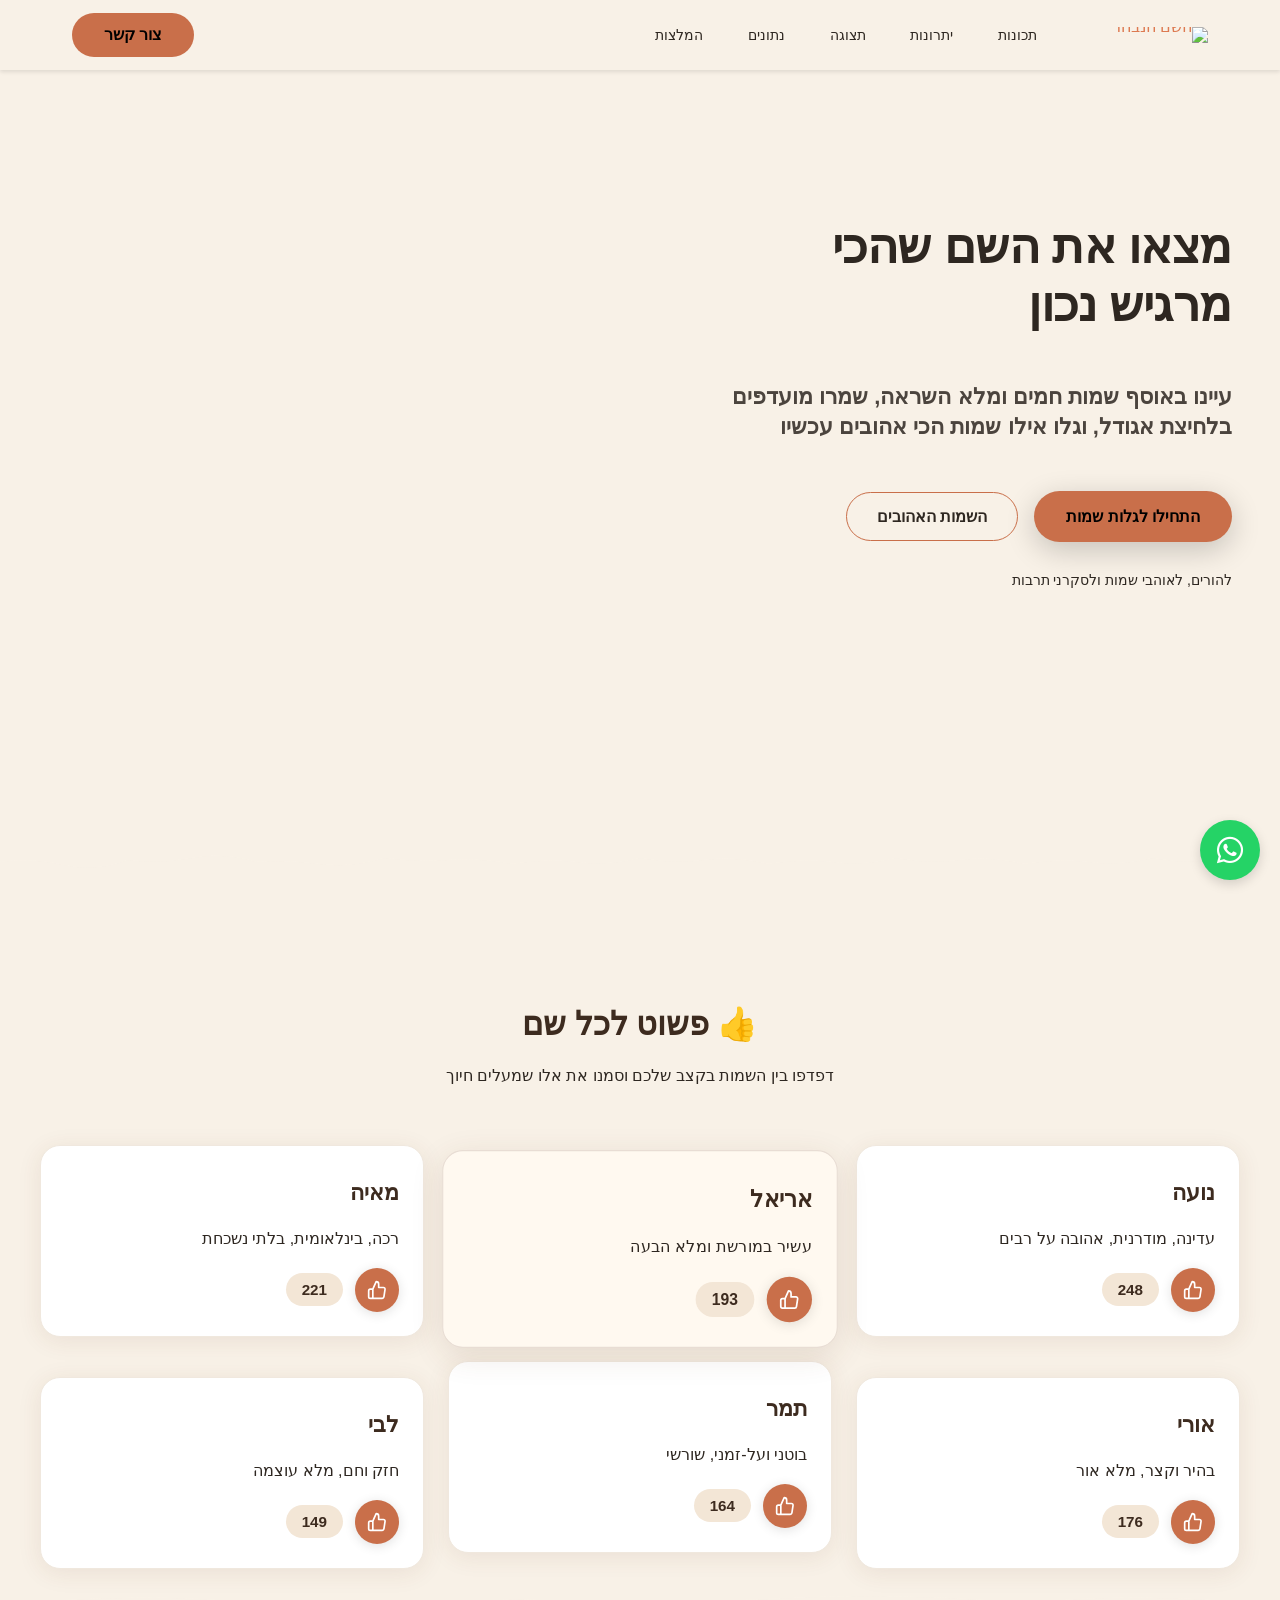
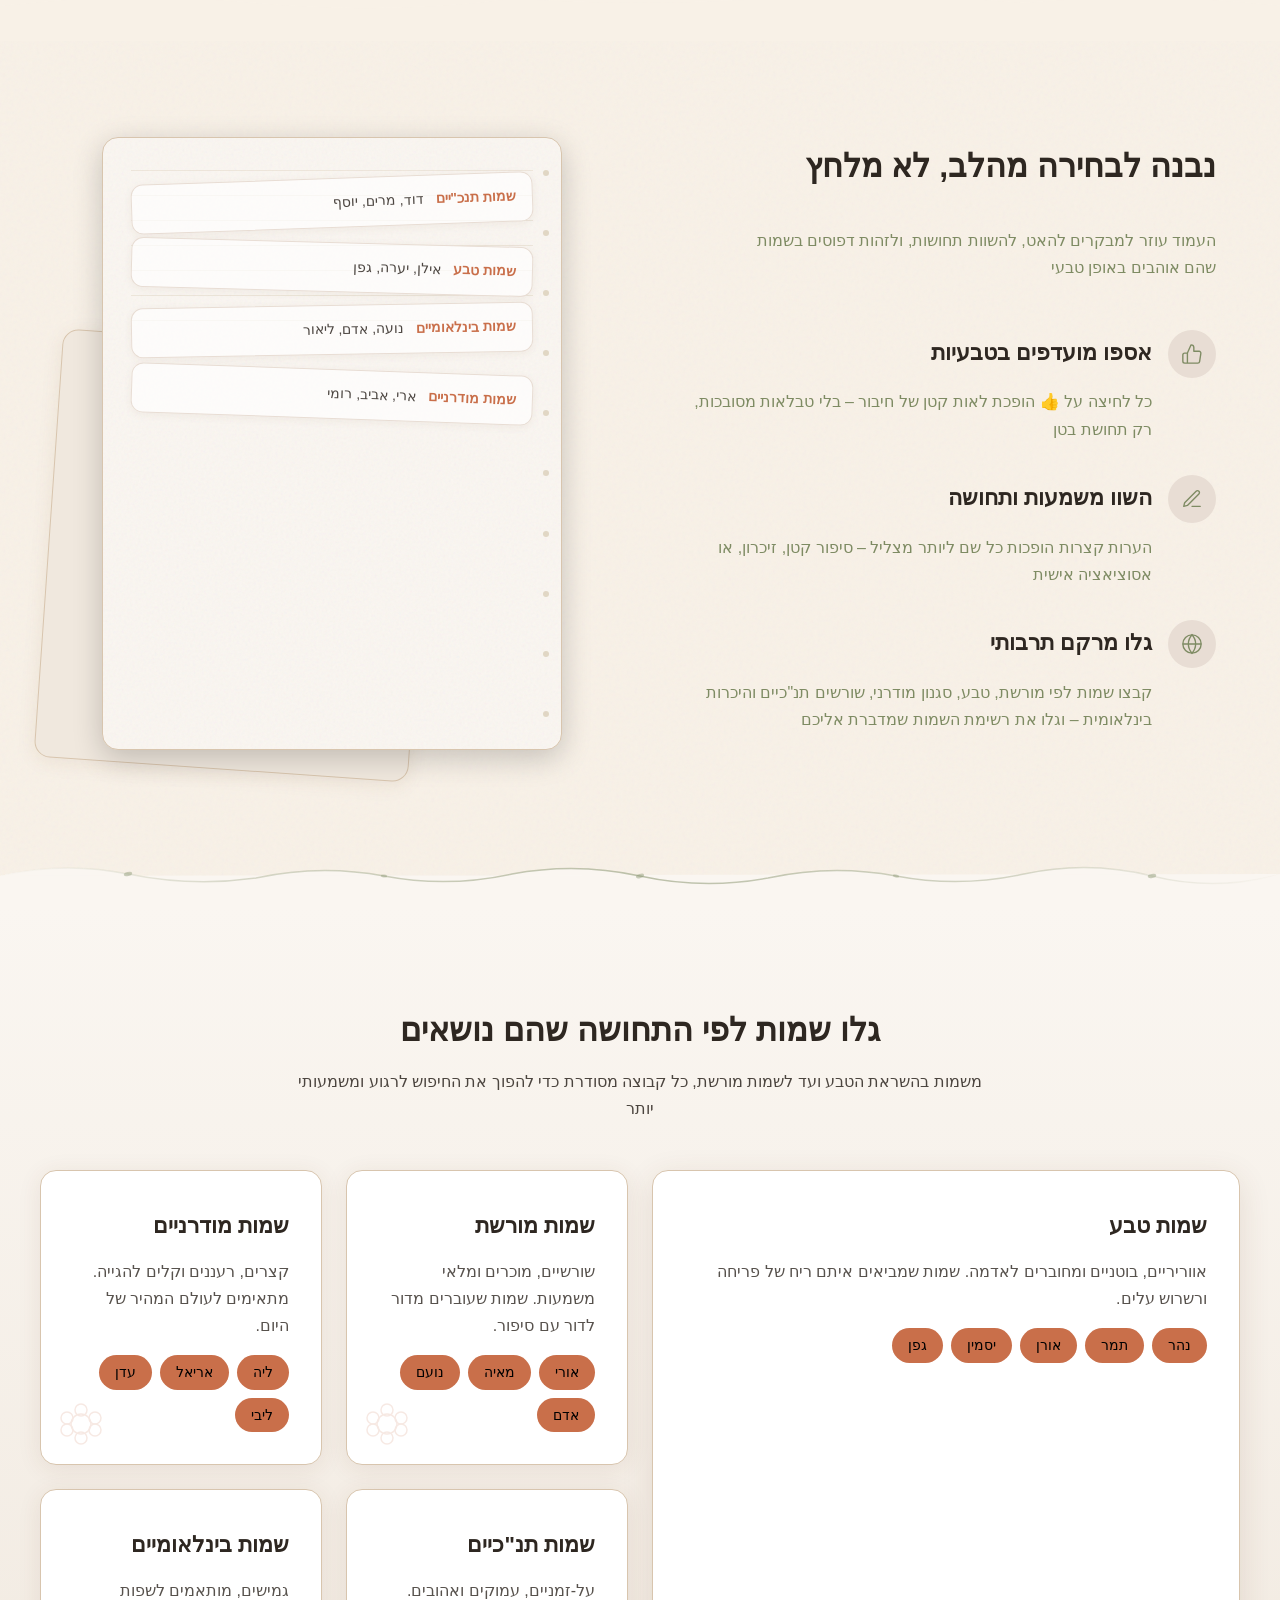
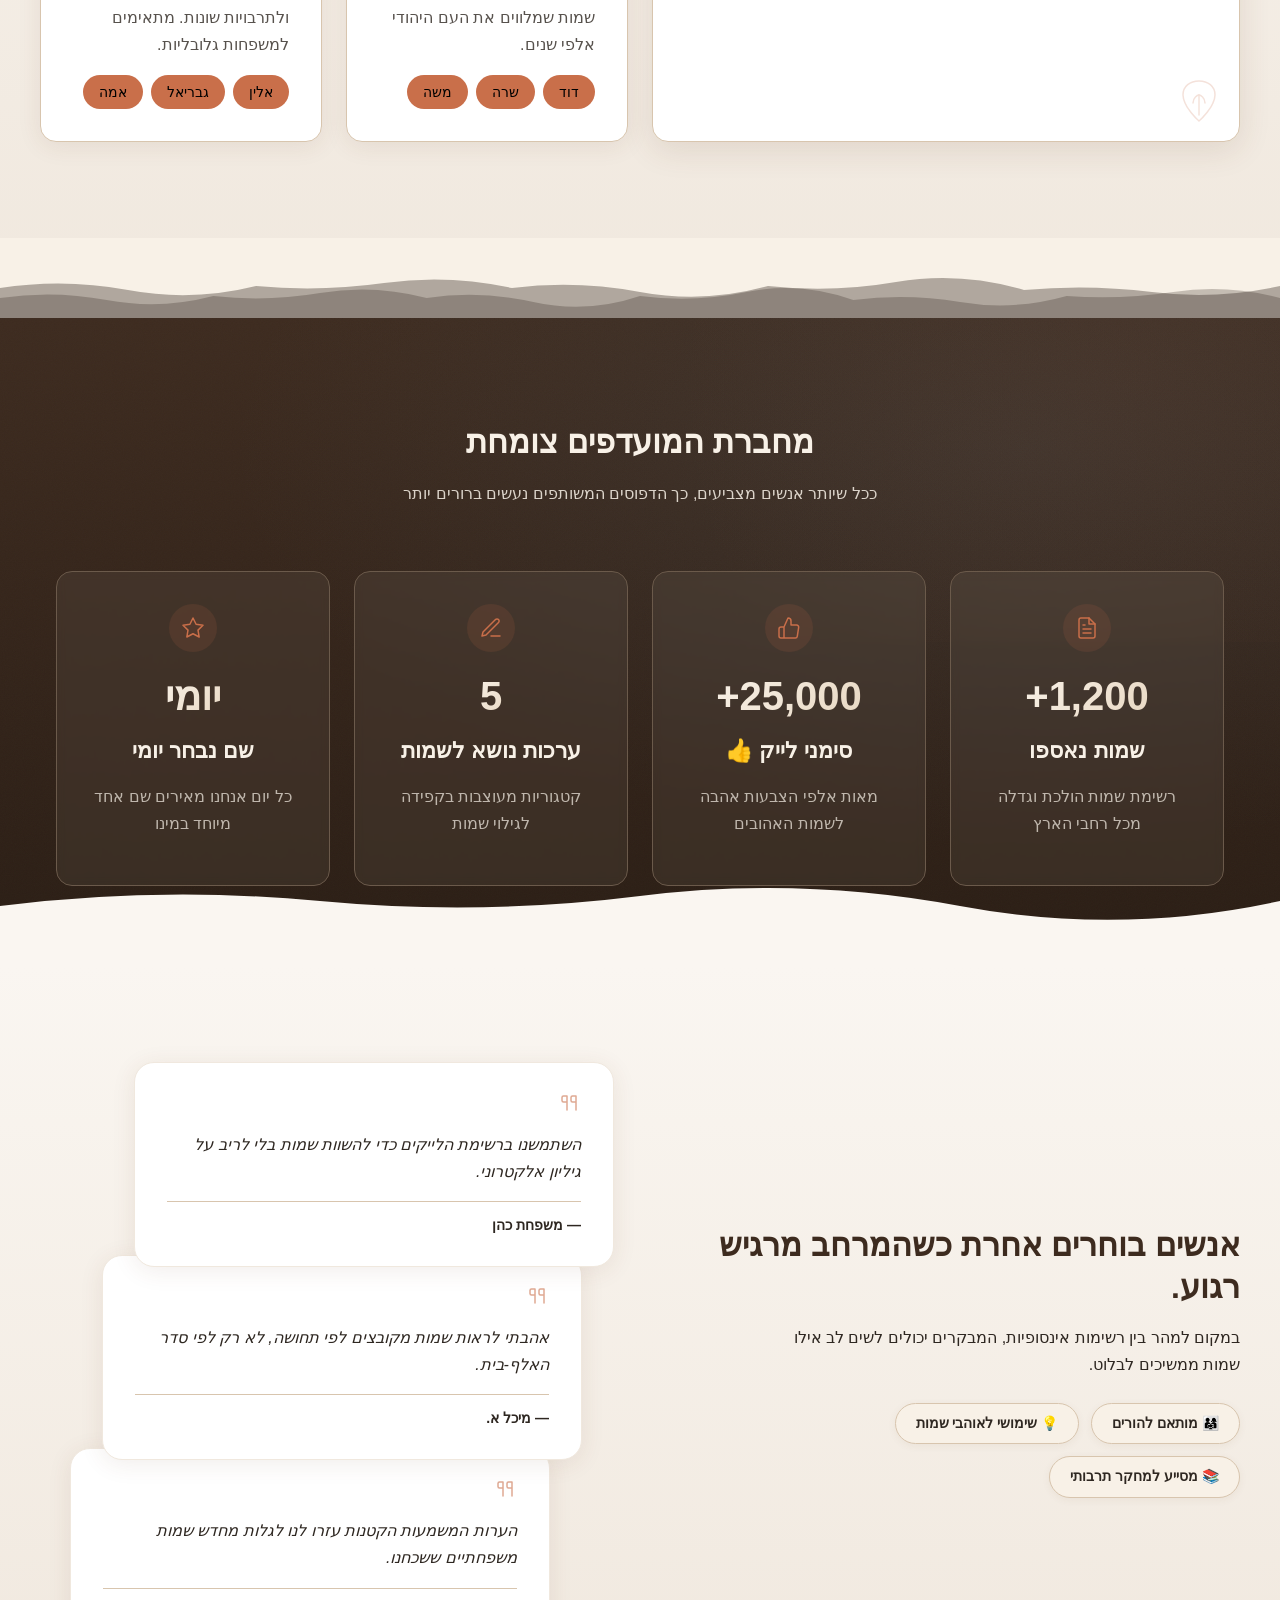
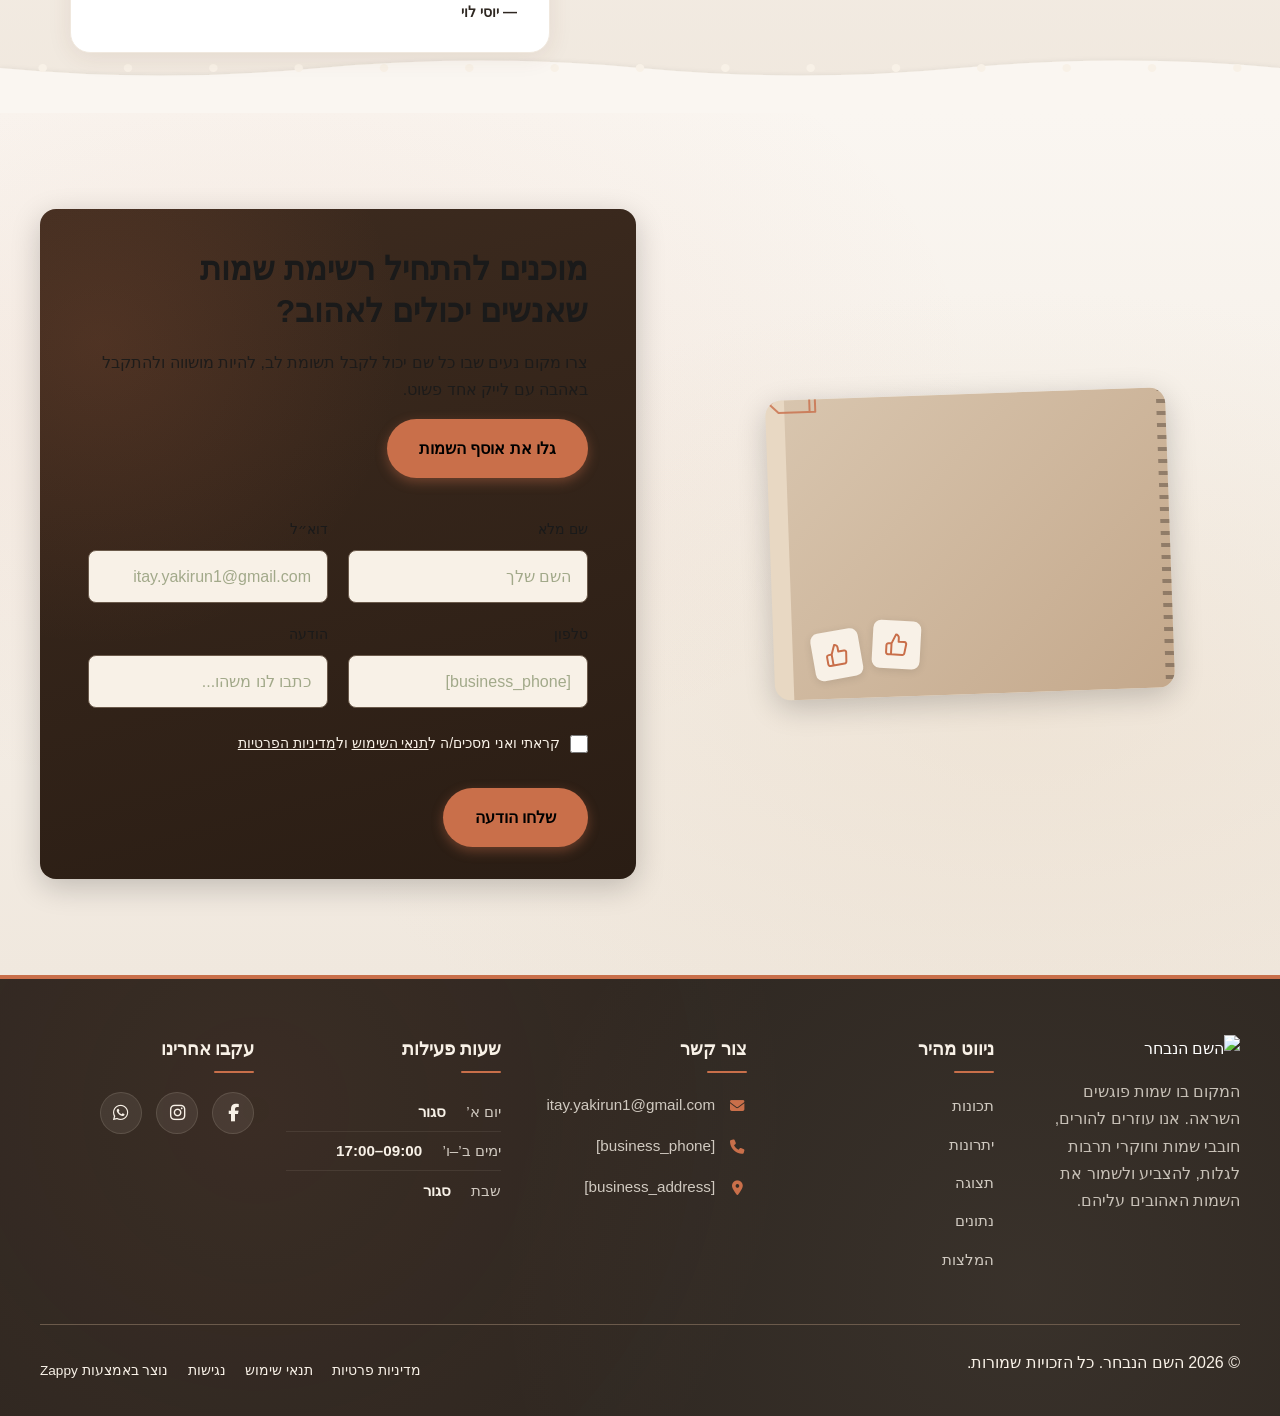
==== commit a7754118: "Background sync: Progressive GitHub Sync" ====
--- a/index.html
+++ b/index.html
@@ -352,16 +352,16 @@
   <nav class="navbar" dir="rtl">
   <button class="mobile-toggle" id="mobileToggle" aria-label="Menu">
     <svg class="hamburger-icon" width="24" height="24" viewBox="0 0 24 24" fill="none">
-      <path d="M3 12h18M3 6h18M3 18h18" stroke="currentColor" stroke-width="2" stroke-linecap="round"/>
+      <path d="M3 12h18M3 6h18M3 18h18" stroke="currentColor" stroke-width="2" stroke-linecap="round"></path>
     </svg>
     <svg class="close-icon" width="24" height="24" viewBox="0 0 24 24" fill="none" style="display: none;">
-      <path d="M18 6L6 18M6 6l12 12" stroke="currentColor" stroke-width="2" stroke-linecap="round"/>
+      <path d="M18 6L6 18M6 6l12 12" stroke="currentColor" stroke-width="2" stroke-linecap="round"></path>
     </svg>
   </button>
   
   <button class="phone-header-btn" data-phone="[business_phone]" aria-label="Call">
     <svg width="20" height="20" viewBox="0 0 24 24" fill="currentColor">
-      <path d="M22 16.92v3a2 2 0 0 1-2.18 2 19.79 19.79 0 0 1-8.63-3.07 19.5 19.5 0 0 1-6-6 19.79 19.79 0 0 1-3.07-8.67A2 2 0 0 1 4.11 2h3a2 2 0 0 1 2 1.72 12.84 12.84 0 0 0 .7 2.81 2 2 0 0 1-.45 2.11L8.09 9.91a16 16 0 0 0 6 6l1.27-1.27a2 2 0 0 1 2.11-.45 12.84 12.84 0 0 0 2.81.7A2 2 0 0 1 22 16.92z"/>
+      <path d="M22 16.92v3a2 2 0 0 1-2.18 2 19.79 19.79 0 0 1-8.63-3.07 19.5 19.5 0 0 1-6-6 19.79 19.79 0 0 1-3.07-8.67A2 2 0 0 1 4.11 2h3a2 2 0 0 1 2 1.72 12.84 12.84 0 0 0 .7 2.81 2 2 0 0 1-.45 2.11L8.09 9.91a16 16 0 0 0 6 6l1.27-1.27a2 2 0 0 1 2.11-.45 12.84 12.84 0 0 0 2.81.7A2 2 0 0 1 22 16.92z"></path>
     </svg>
   </button>
 
@@ -850,7 +850,7 @@
 
     <div class="index-hero-divider-wrapper">
       <svg data-no-icon-edit="true" aria-hidden="true" viewBox="0 0 1200 80" preserveAspectRatio="none" xmlns="http://www.w3.org/2000/svg">
-        <path d="M0,80 L0,42 Q30,38 60,45 T120,40 Q150,44 180,38 T240,42 Q270,40 300,44 T360,38 Q390,42 420,40 T480,44 Q510,38 540,42 T600,38 Q630,44 660,40 T720,44 Q750,38 780,42 T840,38 Q870,44 900,40 T960,44 Q990,38 1020,42 T1080,38 Q1110,44 1140,40 T1200,42 L1200,80 Z" fill="var(--bg-light)"/>
+        <path d="M0,80 L0,42 Q30,38 60,45 T120,40 Q150,44 180,38 T240,42 Q270,40 300,44 T360,38 Q390,42 420,40 T480,44 Q510,38 540,42 T600,38 Q630,44 660,40 T720,44 Q750,38 780,42 T840,38 Q870,44 900,40 T960,44 Q990,38 1020,42 T1080,38 Q1110,44 1140,40 T1200,42 L1200,80 Z" fill="var(--bg-light)"></path>
       </svg>
     </div>
   </section>
@@ -868,7 +868,7 @@
           <p class="index-features-section__card-meaning">עדינה, מודרנית, אהובה על רבים</p>
           <div class="index-features-section__vote">
             <button class="index-features-section__vote-btn" aria-label="לייק לנועה">
-              <svg data-element-type="icon" data-icon-type="svg" viewBox="0 0 24 24" width="20" height="20" fill="none" stroke="currentColor" stroke-width="2" stroke-linecap="round" stroke-linejoin="round"><path d="M14 9V5a3 3 0 0 0-3-3l-4 9v11h11.28a2 2 0 0 0 2-1.7l1.38-9a2 2 0 0 0-2-2.3H14zM7 22H4a2 2 0 0 1-2-2v-7a2 2 0 0 1 2-2h3"/></svg>
+              <svg data-element-type="icon" data-icon-type="svg" viewBox="0 0 24 24" width="20" height="20" fill="none" stroke="currentColor" stroke-width="2" stroke-linecap="round" stroke-linejoin="round"><path d="M14 9V5a3 3 0 0 0-3-3l-4 9v11h11.28a2 2 0 0 0 2-1.7l1.38-9a2 2 0 0 0-2-2.3H14zM7 22H4a2 2 0 0 1-2-2v-7a2 2 0 0 1 2-2h3"></path></svg>
             </button>
             <span class="index-features-section__vote-count">248</span>
           </div>
@@ -880,7 +880,7 @@
           <p class="index-features-section__card-meaning">עשיר במורשת ומלא הבעה</p>
           <div class="index-features-section__vote">
             <button class="index-features-section__vote-btn" aria-label="לייק לאריאל">
-              <svg data-element-type="icon" data-icon-type="svg" viewBox="0 0 24 24" width="20" height="20" fill="none" stroke="currentColor" stroke-width="2" stroke-linecap="round" stroke-linejoin="round"><path d="M14 9V5a3 3 0 0 0-3-3l-4 9v11h11.28a2 2 0 0 0 2-1.7l1.38-9a2 2 0 0 0-2-2.3H14zM7 22H4a2 2 0 0 1-2-2v-7a2 2 0 0 1 2-2h3"/></svg>
+              <svg data-element-type="icon" data-icon-type="svg" viewBox="0 0 24 24" width="20" height="20" fill="none" stroke="currentColor" stroke-width="2" stroke-linecap="round" stroke-linejoin="round"><path d="M14 9V5a3 3 0 0 0-3-3l-4 9v11h11.28a2 2 0 0 0 2-1.7l1.38-9a2 2 0 0 0-2-2.3H14zM7 22H4a2 2 0 0 1-2-2v-7a2 2 0 0 1 2-2h3"></path></svg>
             </button>
             <span class="index-features-section__vote-count">193</span>
           </div>
@@ -892,7 +892,7 @@
           <p class="index-features-section__card-meaning">רכה, בינלאומית, בלתי נשכחת</p>
           <div class="index-features-section__vote">
             <button class="index-features-section__vote-btn" aria-label="לייק למאיה">
-              <svg data-element-type="icon" data-icon-type="svg" viewBox="0 0 24 24" width="20" height="20" fill="none" stroke="currentColor" stroke-width="2" stroke-linecap="round" stroke-linejoin="round"><path d="M14 9V5a3 3 0 0 0-3-3l-4 9v11h11.28a2 2 0 0 0 2-1.7l1.38-9a2 2 0 0 0-2-2.3H14zM7 22H4a2 2 0 0 1-2-2v-7a2 2 0 0 1 2-2h3"/></svg>
+              <svg data-element-type="icon" data-icon-type="svg" viewBox="0 0 24 24" width="20" height="20" fill="none" stroke="currentColor" stroke-width="2" stroke-linecap="round" stroke-linejoin="round"><path d="M14 9V5a3 3 0 0 0-3-3l-4 9v11h11.28a2 2 0 0 0 2-1.7l1.38-9a2 2 0 0 0-2-2.3H14zM7 22H4a2 2 0 0 1-2-2v-7a2 2 0 0 1 2-2h3"></path></svg>
             </button>
             <span class="index-features-section__vote-count">221</span>
           </div>
@@ -904,7 +904,7 @@
           <p class="index-features-section__card-meaning">בהיר וקצר, מלא אור</p>
           <div class="index-features-section__vote">
             <button class="index-features-section__vote-btn" aria-label="לייק לאורי">
-              <svg data-element-type="icon" data-icon-type="svg" viewBox="0 0 24 24" width="20" height="20" fill="none" stroke="currentColor" stroke-width="2" stroke-linecap="round" stroke-linejoin="round"><path d="M14 9V5a3 3 0 0 0-3-3l-4 9v11h11.28a2 2 0 0 0 2-1.7l1.38-9a2 2 0 0 0-2-2.3H14zM7 22H4a2 2 0 0 1-2-2v-7a2 2 0 0 1 2-2h3"/></svg>
+              <svg data-element-type="icon" data-icon-type="svg" viewBox="0 0 24 24" width="20" height="20" fill="none" stroke="currentColor" stroke-width="2" stroke-linecap="round" stroke-linejoin="round"><path d="M14 9V5a3 3 0 0 0-3-3l-4 9v11h11.28a2 2 0 0 0 2-1.7l1.38-9a2 2 0 0 0-2-2.3H14zM7 22H4a2 2 0 0 1-2-2v-7a2 2 0 0 1 2-2h3"></path></svg>
             </button>
             <span class="index-features-section__vote-count">176</span>
           </div>
@@ -916,7 +916,7 @@
           <p class="index-features-section__card-meaning">בוטני ועל-זמני, שורשי</p>
           <div class="index-features-section__vote">
             <button class="index-features-section__vote-btn" aria-label="לייק לתמר">
-              <svg data-element-type="icon" data-icon-type="svg" viewBox="0 0 24 24" width="20" height="20" fill="none" stroke="currentColor" stroke-width="2" stroke-linecap="round" stroke-linejoin="round"><path d="M14 9V5a3 3 0 0 0-3-3l-4 9v11h11.28a2 2 0 0 0 2-1.7l1.38-9a2 2 0 0 0-2-2.3H14zM7 22H4a2 2 0 0 1-2-2v-7a2 2 0 0 1 2-2h3"/></svg>
+              <svg data-element-type="icon" data-icon-type="svg" viewBox="0 0 24 24" width="20" height="20" fill="none" stroke="currentColor" stroke-width="2" stroke-linecap="round" stroke-linejoin="round"><path d="M14 9V5a3 3 0 0 0-3-3l-4 9v11h11.28a2 2 0 0 0 2-1.7l1.38-9a2 2 0 0 0-2-2.3H14zM7 22H4a2 2 0 0 1-2-2v-7a2 2 0 0 1 2-2h3"></path></svg>
             </button>
             <span class="index-features-section__vote-count">164</span>
           </div>
@@ -928,7 +928,7 @@
           <p class="index-features-section__card-meaning">חזק וחם, מלא עוצמה</p>
           <div class="index-features-section__vote">
             <button class="index-features-section__vote-btn" aria-label="לייק ללבי">
-              <svg data-element-type="icon" data-icon-type="svg" viewBox="0 0 24 24" width="20" height="20" fill="none" stroke="currentColor" stroke-width="2" stroke-linecap="round" stroke-linejoin="round"><path d="M14 9V5a3 3 0 0 0-3-3l-4 9v11h11.28a2 2 0 0 0 2-1.7l1.38-9a2 2 0 0 0-2-2.3H14zM7 22H4a2 2 0 0 1-2-2v-7a2 2 0 0 1 2-2h3"/></svg>
+              <svg data-element-type="icon" data-icon-type="svg" viewBox="0 0 24 24" width="20" height="20" fill="none" stroke="currentColor" stroke-width="2" stroke-linecap="round" stroke-linejoin="round"><path d="M14 9V5a3 3 0 0 0-3-3l-4 9v11h11.28a2 2 0 0 0 2-1.7l1.38-9a2 2 0 0 0-2-2.3H14zM7 22H4a2 2 0 0 1-2-2v-7a2 2 0 0 1 2-2h3"></path></svg>
             </button>
             <span class="index-features-section__vote-count">149</span>
           </div>
@@ -938,7 +938,7 @@
   </div>
   <div class="index-features-section__divider-wrapper">
     <svg data-no-icon-edit="true" aria-hidden="true" viewBox="0 0 1200 80" preserveAspectRatio="none" xmlns="http://www.w3.org/2000/svg">
-      <path d="M0,80 L0,45 Q120,30 240,42 T480,38 Q600,45 720,38 T960,42 Q1080,30 1200,45 L1200,80 Z" fill="var(--bg-light)"/>
+      <path d="M0,80 L0,45 Q120,30 240,42 T480,38 Q600,45 720,38 T960,42 Q1080,30 1200,45 L1200,80 Z" fill="var(--bg-light)"></path>
     </svg>
   </div>
 </section>
@@ -955,7 +955,7 @@
         <div class="index-benefits-section__benefit">
           <div class="index-benefits-section__benefit-icon">
             <svg data-element-type="icon" data-icon-type="svg" viewBox="0 0 24 24" fill="none" xmlns="http://www.w3.org/2000/svg">
-              <path d="M14 9V5a3 3 0 0 0-3-3l-4 9v11h11.28a2 2 0 0 0 2-1.7l1.38-9a2 2 0 0 0-2-2.3H14zM7 22H4a2 2 0 0 1-2-2v-7a2 2 0 0 1 2-2h3" stroke="currentColor" stroke-width="1.5" stroke-linecap="round" stroke-linejoin="round"/>
+              <path d="M14 9V5a3 3 0 0 0-3-3l-4 9v11h11.28a2 2 0 0 0 2-1.7l1.38-9a2 2 0 0 0-2-2.3H14zM7 22H4a2 2 0 0 1-2-2v-7a2 2 0 0 1 2-2h3" stroke="currentColor" stroke-width="1.5" stroke-linecap="round" stroke-linejoin="round"></path>
             </svg>
           </div>
           <div class="index-benefits-section__benefit-text">
@@ -968,7 +968,7 @@
         <div class="index-benefits-section__benefit">
           <div class="index-benefits-section__benefit-icon">
             <svg data-element-type="icon" data-icon-type="svg" viewBox="0 0 24 24" fill="none" xmlns="http://www.w3.org/2000/svg">
-              <path d="M12 20h9M16.5 3.5a2.121 2.121 0 0 1 3 3L7 19l-4 1 1-4L16.5 3.5z" stroke="currentColor" stroke-width="1.5" stroke-linecap="round" stroke-linejoin="round"/>
+              <path d="M12 20h9M16.5 3.5a2.121 2.121 0 0 1 3 3L7 19l-4 1 1-4L16.5 3.5z" stroke="currentColor" stroke-width="1.5" stroke-linecap="round" stroke-linejoin="round"></path>
             </svg>
           </div>
           <div class="index-benefits-section__benefit-text">
@@ -981,8 +981,8 @@
         <div class="index-benefits-section__benefit">
           <div class="index-benefits-section__benefit-icon">
             <svg data-element-type="icon" data-icon-type="svg" viewBox="0 0 24 24" fill="none" xmlns="http://www.w3.org/2000/svg">
-              <circle cx="12" cy="12" r="10" stroke="currentColor" stroke-width="1.5"/>
-              <path d="M2 12h20M12 2a15.3 15.3 0 0 1 4 10 15.3 15.3 0 0 1-4 10 15.3 15.3 0 0 1-4-10 15.3 15.3 0 0 1 4-10z" stroke="currentColor" stroke-width="1.5"/>
+              <circle cx="12" cy="12" r="10" stroke="currentColor" stroke-width="1.5"></circle>
+              <path d="M2 12h20M12 2a15.3 15.3 0 0 1 4 10 15.3 15.3 0 0 1-4 10 15.3 15.3 0 0 1-4-10 15.3 15.3 0 0 1 4-10z" stroke="currentColor" stroke-width="1.5"></path>
             </svg>
           </div>
           <div class="index-benefits-section__benefit-text">
@@ -1047,21 +1047,21 @@
     <svg data-no-icon-edit="true" aria-hidden="true" viewBox="0 0 1200 60" preserveAspectRatio="none" xmlns="http://www.w3.org/2000/svg">
       <defs>
         <linearGradient id="vine-fade" x1="0%" y1="0%" x2="100%" y2="0%">
-          <stop offset="0%" stop-color="#7E8B63" stop-opacity="0"/>
-          <stop offset="20%" stop-color="#7E8B63" stop-opacity="0.3"/>
-          <stop offset="50%" stop-color="#7E8B63" stop-opacity="0.5"/>
-          <stop offset="80%" stop-color="#7E8B63" stop-opacity="0.3"/>
-          <stop offset="100%" stop-color="#7E8B63" stop-opacity="0"/>
+          <stop offset="0%" stop-color="#7E8B63" stop-opacity="0"></stop>
+          <stop offset="20%" stop-color="#7E8B63" stop-opacity="0.3"></stop>
+          <stop offset="50%" stop-color="#7E8B63" stop-opacity="0.5"></stop>
+          <stop offset="80%" stop-color="#7E8B63" stop-opacity="0.3"></stop>
+          <stop offset="100%" stop-color="#7E8B63" stop-opacity="0"></stop>
         </linearGradient>
       </defs>
-      <path d="M0,30 Q60,15 120,28 T240,32 Q300,18 360,30 T480,28 Q540,16 600,30 T720,32 Q780,18 840,30 T960,28 Q1020,14 1080,30 T1200,28 L1200,60 L0,60 Z" fill="#FAF6F1"/>
-      <path d="M0,30 Q60,15 120,28 T240,32 Q300,18 360,30 T480,28 Q540,16 600,30 T720,32 Q780,18 840,30 T960,28 Q1020,14 1080,30 T1200,28" fill="#FAF6F1" stroke="url(#vine-fade)" stroke-width="1.5" stroke-linecap="round"/>
+      <path d="M0,30 Q60,15 120,28 T240,32 Q300,18 360,30 T480,28 Q540,16 600,30 T720,32 Q780,18 840,30 T960,28 Q1020,14 1080,30 T1200,28 L1200,60 L0,60 Z" fill="#FAF6F1"></path>
+      <path d="M0,30 Q60,15 120,28 T240,32 Q300,18 360,30 T480,28 Q540,16 600,30 T720,32 Q780,18 840,30 T960,28 Q1020,14 1080,30 T1200,28" fill="#FAF6F1" stroke="url(#vine-fade)" stroke-width="1.5" stroke-linecap="round"></path>
       <!-- Small leaf accents -->
-      <ellipse cx="120" cy="28" rx="4" ry="2" fill="#7E8B63" opacity="0.4" transform="rotate(-15 120 28)"/>
-      <ellipse cx="360" cy="30" rx="3" ry="1.5" fill="#7E8B63" opacity="0.35" transform="rotate(10 360 30)"/>
-      <ellipse cx="600" cy="30" rx="4" ry="2" fill="#7E8B63" opacity="0.4" transform="rotate(-20 600 30)"/>
-      <ellipse cx="840" cy="30" rx="3" ry="1.5" fill="#7E8B63" opacity="0.35" transform="rotate(15 840 30)"/>
-      <ellipse cx="1080" cy="30" rx="4" ry="2" fill="#7E8B63" opacity="0.4" transform="rotate(-10 1080 30)"/>
+      <ellipse cx="120" cy="28" rx="4" ry="2" fill="#7E8B63" opacity="0.4" transform="rotate(-15 120 28)"></ellipse>
+      <ellipse cx="360" cy="30" rx="3" ry="1.5" fill="#7E8B63" opacity="0.35" transform="rotate(10 360 30)"></ellipse>
+      <ellipse cx="600" cy="30" rx="4" ry="2" fill="#7E8B63" opacity="0.4" transform="rotate(-20 600 30)"></ellipse>
+      <ellipse cx="840" cy="30" rx="3" ry="1.5" fill="#7E8B63" opacity="0.35" transform="rotate(15 840 30)"></ellipse>
+      <ellipse cx="1080" cy="30" rx="4" ry="2" fill="#7E8B63" opacity="0.4" transform="rotate(-10 1080 30)"></ellipse>
     </svg>
   </div>
 </section>
@@ -1089,10 +1089,10 @@
         </div>
         <div class="index-showcase-section__decoration index-showcase-section__decoration--leaf" aria-hidden="true">
           <svg data-element-type="icon" data-icon-type="svg" viewBox="0 0 48 48" fill="none" xmlns="http://www.w3.org/2000/svg">
-            <path d="M24 44C24 44 8 30 8 18C8 9.16 15.16 4 24 4C32.84 4 40 9.16 40 18C40 30 24 44 24 44Z" stroke="currentColor" stroke-width="1.5" fill="none"/>
-            <path d="M24 18L24 38" stroke="currentColor" stroke-width="1.5" stroke-linecap="round"/>
-            <path d="M18 26C18 20.48 22.48 18 24 18" stroke="currentColor" stroke-width="1.5" stroke-linecap="round"/>
-            <path d="M30 26C30 20.48 25.52 18 24 18" stroke="currentColor" stroke-width="1.5" stroke-linecap="round"/>
+            <path d="M24 44C24 44 8 30 8 18C8 9.16 15.16 4 24 4C32.84 4 40 9.16 40 18C40 30 24 44 24 44Z" stroke="currentColor" stroke-width="1.5" fill="none"></path>
+            <path d="M24 18L24 38" stroke="currentColor" stroke-width="1.5" stroke-linecap="round"></path>
+            <path d="M18 26C18 20.48 22.48 18 24 18" stroke="currentColor" stroke-width="1.5" stroke-linecap="round"></path>
+            <path d="M30 26C30 20.48 25.52 18 24 18" stroke="currentColor" stroke-width="1.5" stroke-linecap="round"></path>
           </svg>
         </div>
       </article>
@@ -1111,13 +1111,13 @@
         </div>
         <div class="index-showcase-section__decoration index-showcase-section__decoration--floral" aria-hidden="true">
           <svg data-element-type="icon" data-icon-type="svg" viewBox="0 0 64 64" fill="none" xmlns="http://www.w3.org/2000/svg">
-            <circle cx="32" cy="32" r="10" stroke="currentColor" stroke-width="1.5" fill="none"/>
-            <circle cx="32" cy="18" r="6" stroke="currentColor" stroke-width="1.5" fill="none"/>
-            <circle cx="46" cy="26" r="6" stroke="currentColor" stroke-width="1.5" fill="none"/>
-            <circle cx="46" cy="38" r="6" stroke="currentColor" stroke-width="1.5" fill="none"/>
-            <circle cx="32" cy="46" r="6" stroke="currentColor" stroke-width="1.5" fill="none"/>
-            <circle cx="18" cy="38" r="6" stroke="currentColor" stroke-width="1.5" fill="none"/>
-            <circle cx="18" cy="26" r="6" stroke="currentColor" stroke-width="1.5" fill="none"/>
+            <circle cx="32" cy="32" r="10" stroke="currentColor" stroke-width="1.5" fill="none"></circle>
+            <circle cx="32" cy="18" r="6" stroke="currentColor" stroke-width="1.5" fill="none"></circle>
+            <circle cx="46" cy="26" r="6" stroke="currentColor" stroke-width="1.5" fill="none"></circle>
+            <circle cx="46" cy="38" r="6" stroke="currentColor" stroke-width="1.5" fill="none"></circle>
+            <circle cx="32" cy="46" r="6" stroke="currentColor" stroke-width="1.5" fill="none"></circle>
+            <circle cx="18" cy="38" r="6" stroke="currentColor" stroke-width="1.5" fill="none"></circle>
+            <circle cx="18" cy="26" r="6" stroke="currentColor" stroke-width="1.5" fill="none"></circle>
           </svg>
         </div>
       </article>
@@ -1136,13 +1136,13 @@
         </div>
         <div class="index-showcase-section__decoration index-showcase-section__decoration--floral" aria-hidden="true">
           <svg data-element-type="icon" data-icon-type="svg" viewBox="0 0 64 64" fill="none" xmlns="http://www.w3.org/2000/svg">
-            <circle cx="32" cy="32" r="10" stroke="currentColor" stroke-width="1.5" fill="none"/>
-            <circle cx="32" cy="18" r="6" stroke="currentColor" stroke-width="1.5" fill="none"/>
-            <circle cx="46" cy="26" r="6" stroke="currentColor" stroke-width="1.5" fill="none"/>
-            <circle cx="46" cy="38" r="6" stroke="currentColor" stroke-width="1.5" fill="none"/>
-            <circle cx="32" cy="46" r="6" stroke="currentColor" stroke-width="1.5" fill="none"/>
-            <circle cx="18" cy="38" r="6" stroke="currentColor" stroke-width="1.5" fill="none"/>
-            <circle cx="18" cy="26" r="6" stroke="currentColor" stroke-width="1.5" fill="none"/>
+            <circle cx="32" cy="32" r="10" stroke="currentColor" stroke-width="1.5" fill="none"></circle>
+            <circle cx="32" cy="18" r="6" stroke="currentColor" stroke-width="1.5" fill="none"></circle>
+            <circle cx="46" cy="26" r="6" stroke="currentColor" stroke-width="1.5" fill="none"></circle>
+            <circle cx="46" cy="38" r="6" stroke="currentColor" stroke-width="1.5" fill="none"></circle>
+            <circle cx="32" cy="46" r="6" stroke="currentColor" stroke-width="1.5" fill="none"></circle>
+            <circle cx="18" cy="38" r="6" stroke="currentColor" stroke-width="1.5" fill="none"></circle>
+            <circle cx="18" cy="26" r="6" stroke="currentColor" stroke-width="1.5" fill="none"></circle>
           </svg>
         </div>
       </article>
@@ -1180,17 +1180,17 @@
     <svg data-no-icon-edit="true" aria-hidden="true" viewBox="0 0 1200 80" preserveAspectRatio="none" xmlns="http://www.w3.org/2000/svg">
       <defs>
         <clipPath id="tile-clip-1">
-          <path d="M0,0 Q40,0 40,40 Q40,80 0,80 Z"/>
+          <path d="M0,0 Q40,0 40,40 Q40,80 0,80 Z"></path>
         </clipPath>
         <clipPath id="tile-clip-2">
-          <path d="M0,0 Q40,0 40,40 Q40,80 0,80 Z"/>
+          <path d="M0,0 Q40,0 40,40 Q40,80 0,80 Z"></path>
         </clipPath>
       </defs>
       <!-- Base cream layer -->
-      <rect x="0" y="0" width="1200" height="80" fill="var(--bg-light)"/>
+      <rect x="0" y="0" width="1200" height="80" fill="var(--bg-light)"></rect>
       <!-- Overlapping paper tile shapes in dusty blue -->
-      <path d="M0,80 L0,50 Q60,40 120,52 T240,48 Q300,54 360,45 T480,50 Q540,42 600,54 T720,48 Q780,55 840,44 T960,52 Q1020,46 1080,54 T1200,48 L1200,80 Z" fill="#2A1D14" opacity="0.35"/>
-      <path d="M0,80 L0,60 Q50,52 100,62 T200,58 Q250,64 300,55 T400,60 Q450,52 500,64 T600,58 Q650,65 700,54 T800,62 Q850,55 900,64 T1000,58 Q1050,62 1100,54 T1200,60 L1200,80 Z" fill="#2A1D14" opacity="0.25"/>
+      <path d="M0,80 L0,50 Q60,40 120,52 T240,48 Q300,54 360,45 T480,50 Q540,42 600,54 T720,48 Q780,55 840,44 T960,52 Q1020,46 1080,54 T1200,48 L1200,80 Z" fill="#2A1D14" opacity="0.35"></path>
+      <path d="M0,80 L0,60 Q50,52 100,62 T200,58 Q250,64 300,55 T400,60 Q450,52 500,64 T600,58 Q650,65 700,54 T800,62 Q850,55 900,64 T1000,58 Q1050,62 1100,54 T1200,60 L1200,80 Z" fill="#2A1D14" opacity="0.25"></path>
     </svg>
   </div>
 </section>
@@ -1215,11 +1215,11 @@
       <div class="stat-tile">
         <div class="stat-icon" aria-hidden="true">
           <svg data-element-type="icon" data-icon-type="svg" viewBox="0 0 24 24" fill="none" stroke="currentColor" stroke-width="1.5" stroke-linecap="round" stroke-linejoin="round">
-            <path d="M14 2H6a2 2 0 0 0-2 2v16a2 2 0 0 0 2 2h12a2 2 0 0 0 2-2V8z"/>
-            <polyline points="14 2 14 8 20 8"/>
-            <line x1="16" y1="13" x2="8" y2="13"/>
-            <line x1="16" y1="17" x2="8" y2="17"/>
-            <polyline points="10 9 9 9 8 9"/>
+            <path d="M14 2H6a2 2 0 0 0-2 2v16a2 2 0 0 0 2 2h12a2 2 0 0 0 2-2V8z"></path>
+            <polyline points="14 2 14 8 20 8"></polyline>
+            <line x1="16" y1="13" x2="8" y2="13"></line>
+            <line x1="16" y1="17" x2="8" y2="17"></line>
+            <polyline points="10 9 9 9 8 9"></polyline>
           </svg>
         </div>
         <div class="stat-number" data-content-hint="1,200+ names collected">1,200+</div>
@@ -1231,7 +1231,7 @@
       <div class="stat-tile">
         <div class="stat-icon" aria-hidden="true">
           <svg data-element-type="icon" data-icon-type="svg" viewBox="0 0 24 24" fill="none" stroke="currentColor" stroke-width="1.5" stroke-linecap="round" stroke-linejoin="round">
-            <path d="M14 9V5a3 3 0 0 0-3-3l-4 9v11h11.28a2 2 0 0 0 2-1.7l1.38-9a2 2 0 0 0-2-2.3zM7 22H4a2 2 0 0 1-2-2v-7a2 2 0 0 1 2-2h3"/>
+            <path d="M14 9V5a3 3 0 0 0-3-3l-4 9v11h11.28a2 2 0 0 0 2-1.7l1.38-9a2 2 0 0 0-2-2.3zM7 22H4a2 2 0 0 1-2-2v-7a2 2 0 0 1 2-2h3"></path>
           </svg>
         </div>
         <div class="stat-number" data-content-hint="25,000+ thumbs-up signals">25,000+</div>
@@ -1243,8 +1243,8 @@
       <div class="stat-tile">
         <div class="stat-icon" aria-hidden="true">
           <svg data-element-type="icon" data-icon-type="svg" viewBox="0 0 24 24" fill="none" stroke="currentColor" stroke-width="1.5" stroke-linecap="round" stroke-linejoin="round">
-            <path d="M12 20h9"/>
-            <path d="M16.5 3.5a2.121 2.121 0 0 1 3 3L7 19l-4 1 1-4L16.5 3.5z"/>
+            <path d="M12 20h9"></path>
+            <path d="M16.5 3.5a2.121 2.121 0 0 1 3 3L7 19l-4 1 1-4L16.5 3.5z"></path>
           </svg>
         </div>
         <div class="stat-number" data-content-hint="5 thoughtful name themes">5</div>
@@ -1256,7 +1256,7 @@
       <div class="stat-tile">
         <div class="stat-icon" aria-hidden="true">
           <svg data-element-type="icon" data-icon-type="svg" viewBox="0 0 24 24" fill="none" stroke="currentColor" stroke-width="1.5" stroke-linecap="round" stroke-linejoin="round">
-            <polygon points="12 2 15.09 8.26 22 9.27 17 14.14 18.18 21.02 12 17.77 5.82 21.02 7 14.14 2 9.27 8.91 8.26 12 2"/>
+            <polygon points="12 2 15.09 8.26 22 9.27 17 14.14 18.18 21.02 12 17.77 5.82 21.02 7 14.14 2 9.27 8.91 8.26 12 2"></polygon>
           </svg>
         </div>
         <div class="stat-number" data-content-hint="Daily favorite name highlights">יומי</div>
@@ -1271,11 +1271,11 @@
     <svg data-no-icon-edit="true" aria-hidden="true" viewBox="0 0 1200 80" preserveAspectRatio="none" xmlns="http://www.w3.org/2000/svg">
       <defs>
         <linearGradient id="index-stats-fade" x1="0%" y1="0%" x2="0%" y2="100%">
-          <stop offset="0%" stop-color="#2E2721" stop-opacity="0"/>
-          <stop offset="100%" stop-color="#F8F1E7" stop-opacity="1"/>
+          <stop offset="0%" stop-color="#2E2721" stop-opacity="0"></stop>
+          <stop offset="100%" stop-color="#F8F1E7" stop-opacity="1"></stop>
         </linearGradient>
       </defs>
-      <path d="M0,80 L0,20 Q150,0 300,15 T600,10 T900,20 T1200,15 L1200,80 Z" fill="#FAF6F1"/>
+      <path d="M0,80 L0,20 Q150,0 300,15 T600,10 T900,20 T1200,15 L1200,80 Z" fill="#FAF6F1"></path>
     </svg>
   </div>
 </section>
@@ -1298,8 +1298,8 @@
       <article class="index-testimonials-section__card">
         <div class="index-testimonials-section__card-quote" aria-hidden="true">
           <svg data-element-type="icon" data-icon-type="svg" width="24" height="24" viewBox="0 0 24 24" fill="none" xmlns="http://www.w3.org/2000/svg">
-            <path d="M10 11H6.5C5.67157 11 5 10.3284 5 9.5V6.5C5 5.67157 5.67157 5 6.5 5H10V11ZM10 11V19" stroke="currentColor" stroke-width="1.5" stroke-linecap="round" stroke-linejoin="round"/>
-            <path d="M19 11H15.5C14.6716 11 14 10.3284 14 9.5V6.5C14 5.67157 14.6716 5 15.5 5H19V11ZM19 11V19" stroke="currentColor" stroke-width="1.5" stroke-linecap="round" stroke-linejoin="round"/>
+            <path d="M10 11H6.5C5.67157 11 5 10.3284 5 9.5V6.5C5 5.67157 5.67157 5 6.5 5H10V11ZM10 11V19" stroke="currentColor" stroke-width="1.5" stroke-linecap="round" stroke-linejoin="round"></path>
+            <path d="M19 11H15.5C14.6716 11 14 10.3284 14 9.5V6.5C14 5.67157 14.6716 5 15.5 5H19V11ZM19 11V19" stroke="currentColor" stroke-width="1.5" stroke-linecap="round" stroke-linejoin="round"></path>
           </svg>
         </div>
         <p class="index-testimonials-section__card-text">השתמשנו ברשימת הלייקים כדי להשוות שמות בלי לריב על גיליון אלקטרוני.</p>
@@ -1311,8 +1311,8 @@
       <article class="index-testimonials-section__card">
         <div class="index-testimonials-section__card-quote" aria-hidden="true">
           <svg data-element-type="icon" data-icon-type="svg" width="24" height="24" viewBox="0 0 24 24" fill="none" xmlns="http://www.w3.org/2000/svg">
-            <path d="M10 11H6.5C5.67157 11 5 10.3284 5 9.5V6.5C5 5.67157 5.67157 5 6.5 5H10V11ZM10 11V19" stroke="currentColor" stroke-width="1.5" stroke-linecap="round" stroke-linejoin="round"/>
-            <path d="M19 11H15.5C14.6716 11 14 10.3284 14 9.5V6.5C14 5.67157 14.6716 5 15.5 5H19V11ZM19 11V19" stroke="currentColor" stroke-width="1.5" stroke-linecap="round" stroke-linejoin="round"/>
+            <path d="M10 11H6.5C5.67157 11 5 10.3284 5 9.5V6.5C5 5.67157 5.67157 5 6.5 5H10V11ZM10 11V19" stroke="currentColor" stroke-width="1.5" stroke-linecap="round" stroke-linejoin="round"></path>
+            <path d="M19 11H15.5C14.6716 11 14 10.3284 14 9.5V6.5C14 5.67157 14.6716 5 15.5 5H19V11ZM19 11V19" stroke="currentColor" stroke-width="1.5" stroke-linecap="round" stroke-linejoin="round"></path>
           </svg>
         </div>
         <p class="index-testimonials-section__card-text">אהבתי לראות שמות מקובצים לפי תחושה, לא רק לפי סדר האלף-בית.</p>
@@ -1324,8 +1324,8 @@
       <article class="index-testimonials-section__card">
         <div class="index-testimonials-section__card-quote" aria-hidden="true">
           <svg data-element-type="icon" data-icon-type="svg" width="24" height="24" viewBox="0 0 24 24" fill="none" xmlns="http://www.w3.org/2000/svg">
-            <path d="M10 11H6.5C5.67157 11 5 10.3284 5 9.5V6.5C5 5.67157 5.67157 5 6.5 5H10V11ZM10 11V19" stroke="currentColor" stroke-width="1.5" stroke-linecap="round" stroke-linejoin="round"/>
-            <path d="M19 11H15.5C14.6716 11 14 10.3284 14 9.5V6.5C14 5.67157 14.6716 5 15.5 5H19V11ZM19 11V19" stroke="currentColor" stroke-width="1.5" stroke-linecap="round" stroke-linejoin="round"/>
+            <path d="M10 11H6.5C5.67157 11 5 10.3284 5 9.5V6.5C5 5.67157 5.67157 5 6.5 5H10V11ZM10 11V19" stroke="currentColor" stroke-width="1.5" stroke-linecap="round" stroke-linejoin="round"></path>
+            <path d="M19 11H15.5C14.6716 11 14 10.3284 14 9.5V6.5C14 5.67157 14.6716 5 15.5 5H19V11ZM19 11V19" stroke="currentColor" stroke-width="1.5" stroke-linecap="round" stroke-linejoin="round"></path>
           </svg>
         </div>
         <p class="index-testimonials-section__card-text">הערות המשמעות הקטנות עזרו לנו לגלות מחדש שמות משפחתיים ששכחנו.</p>
@@ -1341,28 +1341,28 @@
     <svg data-no-icon-edit="true" aria-hidden="true" viewBox="0 0 1200 60" preserveAspectRatio="none" xmlns="http://www.w3.org/2000/svg">
       <defs>
         <filter id="index-testimonials-sand-shadow" x="-5%" y="-20%" width="110%" height="150%">
-          <feDropShadow dx="0" dy="2" stdDeviation="3" flood-color="#3D2B1F" flood-opacity="0.15"/>
+          <fedropshadow dx="0" dy="2" stdDeviation="3" flood-color="#3D2B1F" flood-opacity="0.15"></fedropshadow>
         </filter>
       </defs>
       <!-- Base shape filling the bottom -->
-      <path d="M0,60 L0,15 Q150,30 300,15 Q450,0 600,15 Q750,30 900,15 Q1050,0 1200,15 L1200,60 Z" fill="#FAF6F1" filter="url(#index-testimonials-sand-shadow)"/>
+      <path d="M0,60 L0,15 Q150,30 300,15 Q450,0 600,15 Q750,30 900,15 Q1050,0 1200,15 L1200,60 Z" fill="#FAF6F1" filter="url(#index-testimonials-sand-shadow)"></path>
       <!-- Spiral perforation holes -->
       <g fill="var(--bg-light)">
-        <circle cx="40" cy="15" r="4"/>
-        <circle cx="120" cy="15" r="4"/>
-        <circle cx="200" cy="15" r="4"/>
-        <circle cx="280" cy="15" r="4"/>
-        <circle cx="360" cy="15" r="4"/>
-        <circle cx="440" cy="15" r="4"/>
-        <circle cx="520" cy="15" r="4"/>
-        <circle cx="600" cy="15" r="4"/>
-        <circle cx="680" cy="15" r="4"/>
-        <circle cx="760" cy="15" r="4"/>
-        <circle cx="840" cy="15" r="4"/>
-        <circle cx="920" cy="15" r="4"/>
-        <circle cx="1000" cy="15" r="4"/>
-        <circle cx="1080" cy="15" r="4"/>
-        <circle cx="1160" cy="15" r="4"/>
+        <circle cx="40" cy="15" r="4"></circle>
+        <circle cx="120" cy="15" r="4"></circle>
+        <circle cx="200" cy="15" r="4"></circle>
+        <circle cx="280" cy="15" r="4"></circle>
+        <circle cx="360" cy="15" r="4"></circle>
+        <circle cx="440" cy="15" r="4"></circle>
+        <circle cx="520" cy="15" r="4"></circle>
+        <circle cx="600" cy="15" r="4"></circle>
+        <circle cx="680" cy="15" r="4"></circle>
+        <circle cx="760" cy="15" r="4"></circle>
+        <circle cx="840" cy="15" r="4"></circle>
+        <circle cx="920" cy="15" r="4"></circle>
+        <circle cx="1000" cy="15" r="4"></circle>
+        <circle cx="1080" cy="15" r="4"></circle>
+        <circle cx="1160" cy="15" r="4"></circle>
       </g>
     </svg>
   </div>
@@ -1379,19 +1379,19 @@
           <div class="index-cta-section__stickers">
             <div class="index-cta-section__sticker index-cta-section__sticker--1">
               <svg width="24" height="24" viewBox="0 0 24 24" fill="none" xmlns="http://www.w3.org/2000/svg" aria-hidden="true">
-                <path d="M7 22H4C3.46957 22 2.96086 21.7893 2.58579 21.4142C2.21071 21.0391 2 20.5304 2 20V13C2 12.4696 2.21071 11.9609 2.58579 11.5858C2.96086 11.2107 3.46957 11 4 11H7M14 9V5C14 4.20435 13.6839 3.44129 13.1213 2.87868C12.5587 2.31607 11.7956 2 11 2L7 11V22H18.28C18.7623 22.0055 19.2304 21.8364 19.5979 21.524C19.9654 21.2116 20.2077 20.7769 20.28 20.3L21.66 11.3C21.7035 11.0134 21.6842 10.7207 21.6033 10.4423C21.5225 10.1638 21.3821 9.90629 21.1919 9.68751C21.0016 9.46873 20.7661 9.29393 20.5012 9.17562C20.2363 9.05731 19.9485 8.99837 19.658 9.00286H14Z" stroke="#C96F4A" stroke-width="2" stroke-linecap="round" stroke-linejoin="round"/>
+                <path d="M7 22H4C3.46957 22 2.96086 21.7893 2.58579 21.4142C2.21071 21.0391 2 20.5304 2 20V13C2 12.4696 2.21071 11.9609 2.58579 11.5858C2.96086 11.2107 3.46957 11 4 11H7M14 9V5C14 4.20435 13.6839 3.44129 13.1213 2.87868C12.5587 2.31607 11.7956 2 11 2L7 11V22H18.28C18.7623 22.0055 19.2304 21.8364 19.5979 21.524C19.9654 21.2116 20.2077 20.7769 20.28 20.3L21.66 11.3C21.7035 11.0134 21.6842 10.7207 21.6033 10.4423C21.5225 10.1638 21.3821 9.90629 21.1919 9.68751C21.0016 9.46873 20.7661 9.29393 20.5012 9.17562C20.2363 9.05731 19.9485 8.99837 19.658 9.00286H14Z" stroke="#C96F4A" stroke-width="2" stroke-linecap="round" stroke-linejoin="round"></path>
               </svg>
             </div>
             <div class="index-cta-section__sticker index-cta-section__sticker--2">
               <svg width="24" height="24" viewBox="0 0 24 24" fill="none" xmlns="http://www.w3.org/2000/svg" aria-hidden="true">
-                <path d="M7 22H4C3.46957 22 2.96086 21.7893 2.58579 21.4142C2.21071 21.0391 2 20.5304 2 20V13C2 12.4696 2.21071 11.9609 2.58579 11.5858C2.96086 11.2107 3.46957 11 4 11H7M14 9V5C14 4.20435 13.6839 3.44129 13.1213 2.87868C12.5587 2.31607 11.7956 2 11 2L7 11V22H18.28C18.7623 22.0055 19.2304 21.8364 19.5979 21.524C19.9654 21.2116 20.2077 20.7769 20.28 20.3L21.66 11.3C21.7035 11.0134 21.6842 10.7207 21.6033 10.4423C21.5225 10.1638 21.3821 9.90629 21.1919 9.68751C21.0016 9.46873 20.7661 9.29393 20.5012 9.17562C20.2363 9.05731 19.9485 8.99837 19.658 9.00286H14Z" stroke="#C96F4A" stroke-width="2" stroke-linecap="round" stroke-linejoin="round"/>
+                <path d="M7 22H4C3.46957 22 2.96086 21.7893 2.58579 21.4142C2.21071 21.0391 2 20.5304 2 20V13C2 12.4696 2.21071 11.9609 2.58579 11.5858C2.96086 11.2107 3.46957 11 4 11H7M14 9V5C14 4.20435 13.6839 3.44129 13.1213 2.87868C12.5587 2.31607 11.7956 2 11 2L7 11V22H18.28C18.7623 22.0055 19.2304 21.8364 19.5979 21.524C19.9654 21.2116 20.2077 20.7769 20.28 20.3L21.66 11.3C21.7035 11.0134 21.6842 10.7207 21.6033 10.4423C21.5225 10.1638 21.3821 9.90629 21.1919 9.68751C21.0016 9.46873 20.7661 9.29393 20.5012 9.17562C20.2363 9.05731 19.9485 8.99837 19.658 9.00286H14Z" stroke="#C96F4A" stroke-width="2" stroke-linecap="round" stroke-linejoin="round"></path>
               </svg>
             </div>
           </div>
           <div class="index-cta-section__pencil">
             <svg width="48" height="48" viewBox="0 0 48 48" fill="none" xmlns="http://www.w3.org/2000/svg" aria-hidden="true">
-              <path d="M30 6L42 18L16 44H4V32L30 6Z" stroke="#C96F4A" stroke-width="2" stroke-linecap="round" stroke-linejoin="round"/>
-              <path d="M26 10L38 22" stroke="#C96F4A" stroke-width="2" stroke-linecap="round" stroke-linejoin="round"/>
+              <path d="M30 6L42 18L16 44H4V32L30 6Z" stroke="#C96F4A" stroke-width="2" stroke-linecap="round" stroke-linejoin="round"></path>
+              <path d="M26 10L38 22" stroke="#C96F4A" stroke-width="2" stroke-linecap="round" stroke-linejoin="round"></path>
             </svg>
           </div>
         </div>
@@ -1409,11 +1409,11 @@
         <div class="index-cta-section__form-row">
           <div class="index-cta-section__form-group">
             <label for="index-cta-name" class="index-cta-section__label" style="color: #1A1A1A !important">שם מלא</label>
-            <input type="text" id="index-cta-name" name="name" class="index-cta-section__input" placeholder="השם שלך" required>
+            <input type="text" id="index-cta-name" name="name" class="index-cta-section__input" placeholder="השם שלך" required="">
           </div>
           <div class="index-cta-section__form-group">
             <label for="index-cta-email" class="index-cta-section__label" style="color: #1A1A1A !important">דוא״ל</label>
-            <input type="email" id="index-cta-email" name="email" class="index-cta-section__input" placeholder="[business_email]" required>
+            <input type="email" id="index-cta-email" name="email" class="index-cta-section__input" placeholder="itay.yakirun1@gmail.com" required="">
           </div>
         </div>
         <div class="index-cta-section__form-row">
@@ -1428,7 +1428,7 @@
         </div>
         <div class="privacy-consent">
           <label class="privacy-consent-label">
-            <input type="checkbox" name="privacy_consent" class="privacy-consent-checkbox" required>
+            <input type="checkbox" name="privacy_consent" class="privacy-consent-checkbox" required="">
             <span>קראתי ואני מסכים/ה ל<a href="/terms" target="_blank">תנאי השימוש</a> ול<a href="/privacy" target="_blank">מדיניות הפרטיות</a></span>
           </label>
         </div>
@@ -1469,7 +1469,7 @@
         <ul class="footer-contact">
           <li>
             <span class="contact-icon"><i class="fas fa-envelope"></i></span>
-            <span class="contact-text"><a href="mailto:[business_email]">[business_email]</a></span>
+            <span class="contact-text"><a href="mailto:itay.yakirun1@gmail.com">itay.yakirun1@gmail.com</a></span>
           </li>
           <li>
             <span class="contact-icon"><i class="fas fa-phone"></i></span>
@@ -1483,11 +1483,9 @@
       <!-- 4. Business hours -->
       <div class="footer-col footer-hours-col">
         <h4>שעות פעילות</h4>
-        <ul class="footer-hours">
-          <li><a href="/"><span class="hours-day">ימים א'–ה'</span> <span class="hours-time">09:00–18:00</span></a></li>
-          <li><a href="/"><span class="hours-day">יום ו'</span> <span class="hours-time">09:00–13:00</span></a></li>
-          <li><a href="/"><span class="hours-day">שבת</span> <span class="hours-time">סגור</span></a></li>
-        </ul>
+        <ul class="footer-hours"><li><a href="/"><span class="hours-day">יום א’</span> <span class="hours-time">סגור</span></a></li>
+<li><a href="/"><span class="hours-day">ימים ב’–ו’</span> <span class="hours-time">09:00–17:00</span></a></li>
+<li><a href="/"><span class="hours-day">שבת</span> <span class="hours-time">סגור</span></a></li></ul>
       </div>
 
       <!-- 5. Social media -->
